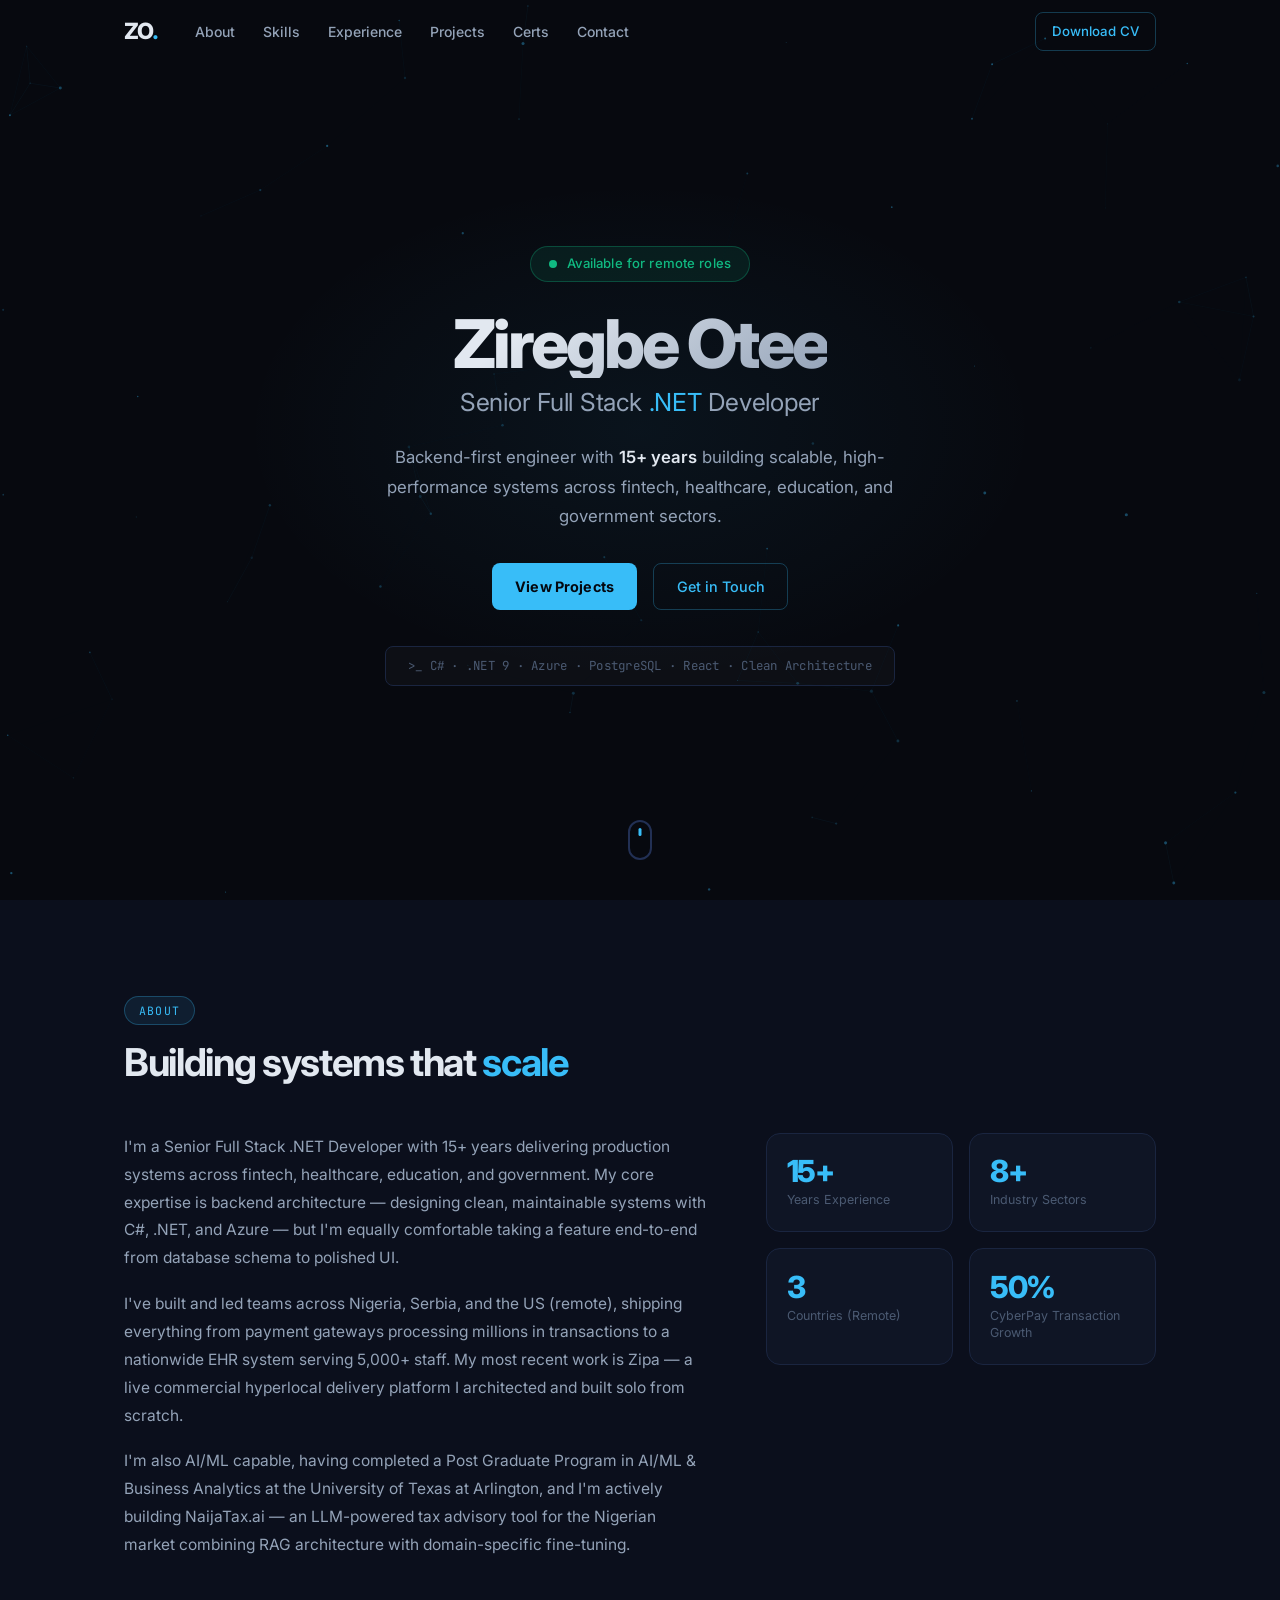
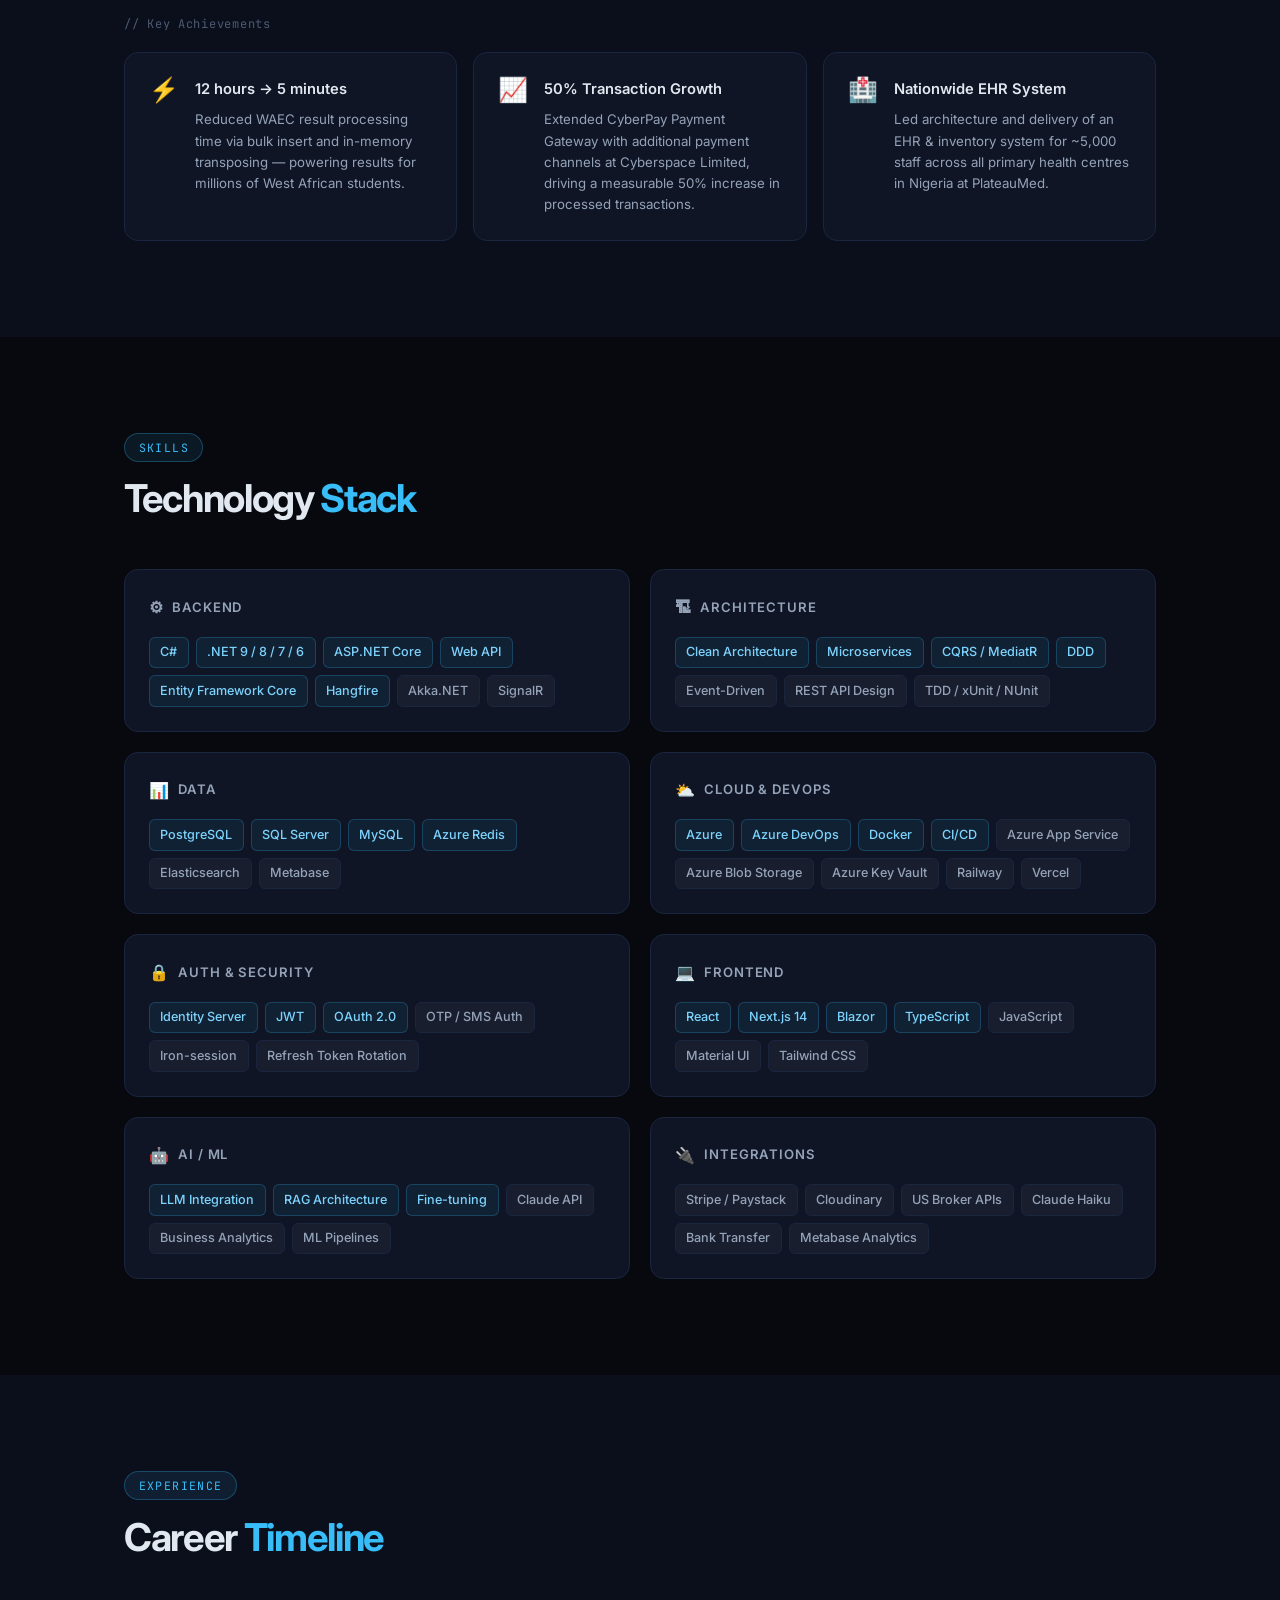
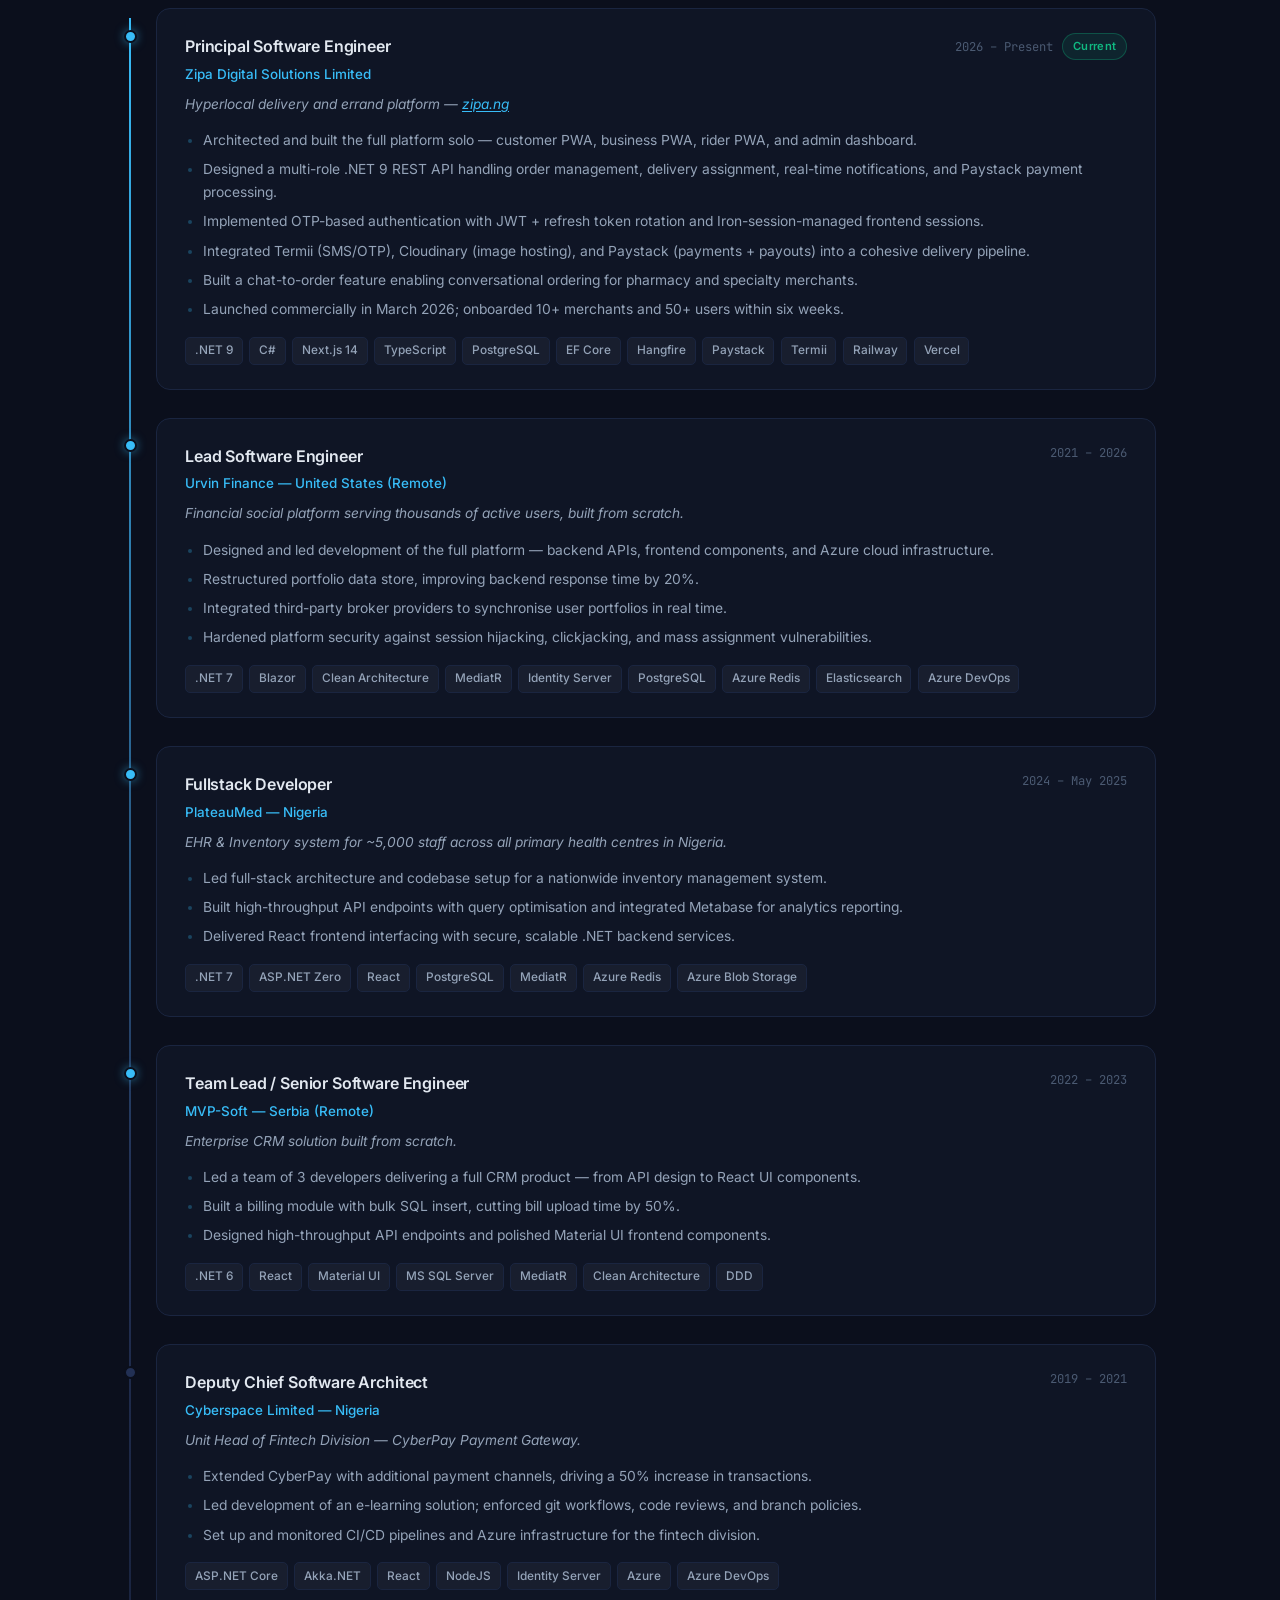
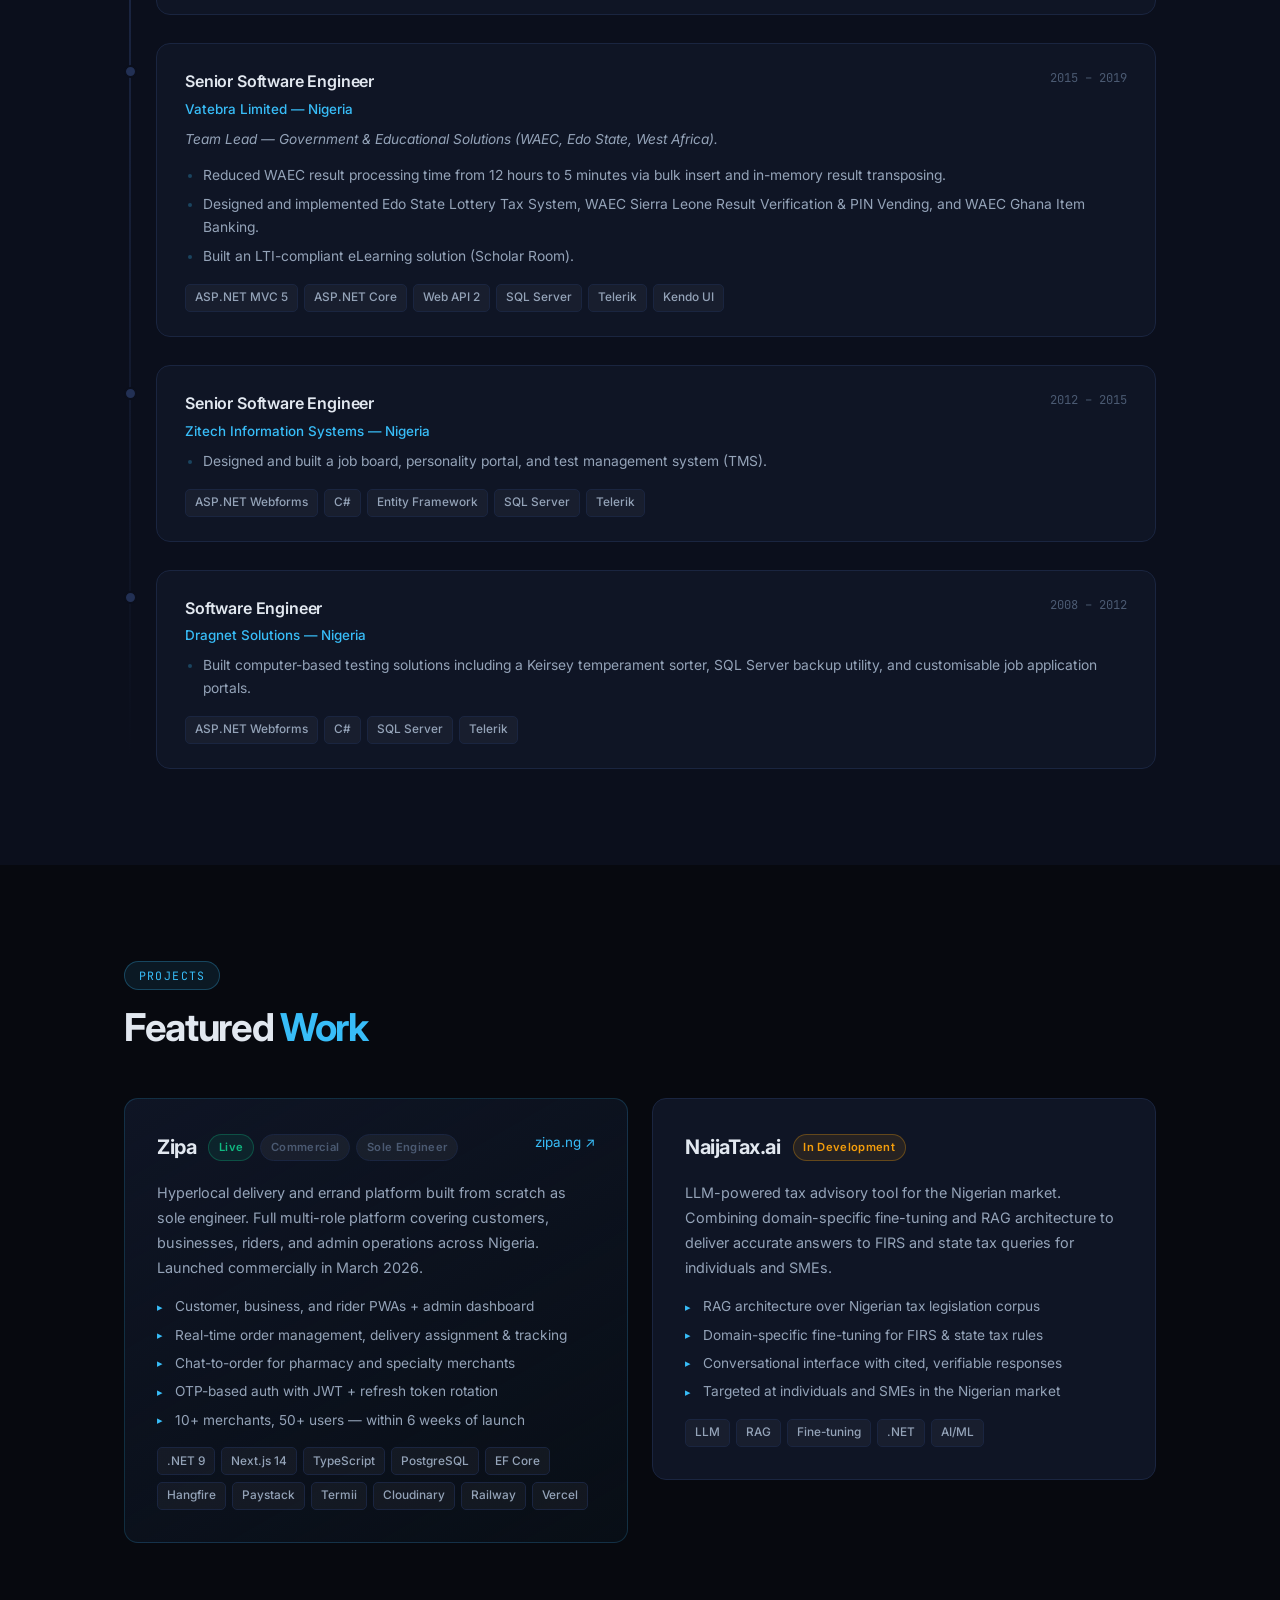
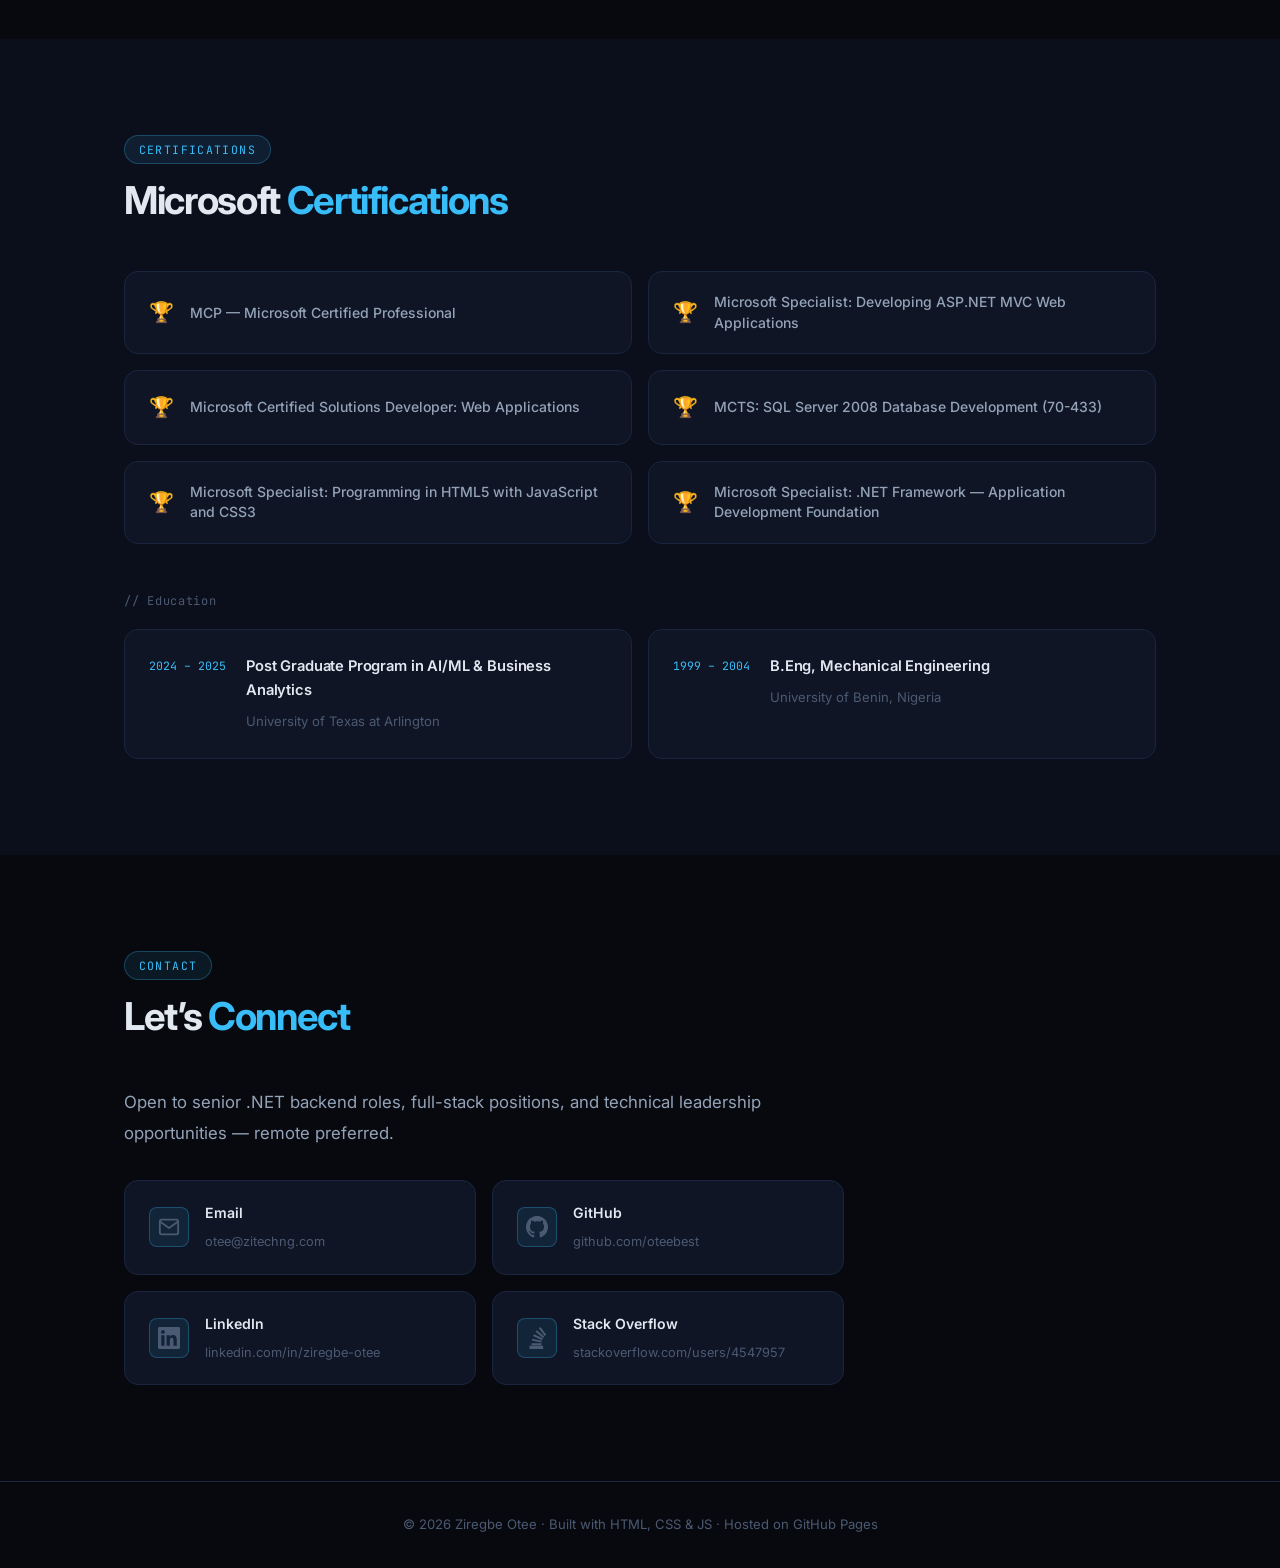
==== index.html @ 186d6964 "initial commit" ====
<!DOCTYPE html>
<html lang="en">
<head>
  <meta charset="UTF-8" />
  <meta name="viewport" content="width=device-width, initial-scale=1.0" />
  <meta name="description" content="Ziregbe Otee — Senior Full Stack .NET Developer with 15+ years building scalable systems in fintech, healthcare, and government sectors." />
  <meta property="og:title" content="Ziregbe Otee | Senior .NET Developer" />
  <meta property="og:description" content="Backend-first engineer specialising in C#, .NET, Azure, and clean architecture. Built live platforms serving real users across Nigeria and the US." />
  <meta property="og:type" content="website" />
  <title>Ziregbe Otee | Senior .NET Developer</title>
  <link rel="preconnect" href="https://fonts.googleapis.com" />
  <link rel="preconnect" href="https://fonts.gstatic.com" crossorigin />
  <link href="https://fonts.googleapis.com/css2?family=Inter:wght@300;400;500;600;700;800&family=JetBrains+Mono:wght@400;500&display=swap" rel="stylesheet" />
  <link rel="stylesheet" href="style.css" />
</head>
<body>

  <!-- ===== NAVBAR ===== -->
  <nav id="navbar">
    <div class="nav-container">
      <a href="#hero" class="nav-logo">ZO<span class="accent">.</span></a>
      <ul class="nav-links">
        <li><a href="#about">About</a></li>
        <li><a href="#skills">Skills</a></li>
        <li><a href="#experience">Experience</a></li>
        <li><a href="#projects">Projects</a></li>
        <li><a href="#certifications">Certs</a></li>
        <li><a href="#contact">Contact</a></li>
      </ul>
      <a href="Ziregbe Otee.pdf" class="btn btn-sm btn-outline" target="_blank" rel="noopener noreferrer">Download CV</a>
      <button class="nav-toggle" id="navToggle" aria-label="Toggle navigation menu">
        <span></span><span></span><span></span>
      </button>
    </div>
  </nav>

  <!-- ===== MOBILE MENU ===== -->
  <div class="mobile-menu" id="mobileMenu" aria-hidden="true">
    <ul>
      <li><a href="#about">About</a></li>
      <li><a href="#skills">Skills</a></li>
      <li><a href="#experience">Experience</a></li>
      <li><a href="#projects">Projects</a></li>
      <li><a href="#certifications">Certifications</a></li>
      <li><a href="#contact">Contact</a></li>
      <li><a href="Ziregbe Otee.pdf" target="_blank" rel="noopener noreferrer">Download CV</a></li>
    </ul>
  </div>

  <!-- ===== HERO ===== -->
  <section id="hero">
    <canvas id="particles"></canvas>
    <div class="hero-content">
      <div class="hero-badge animate">
        <span class="pulse-dot"></span>
        Available for remote roles
      </div>
      <h1 class="animate animate-delay-1">
        <span class="hero-name">Ziregbe Otee</span>
        <span class="hero-title">Senior Full Stack <span class="accent">.NET</span> Developer</span>
      </h1>
      <p class="hero-subtitle animate animate-delay-2">
        Backend-first engineer with <strong>15+ years</strong> building scalable, high-performance
        systems across fintech, healthcare, education, and government sectors.
      </p>
      <div class="hero-cta animate animate-delay-3">
        <a href="#projects" class="btn btn-primary">View Projects</a>
        <a href="#contact" class="btn btn-outline">Get in Touch</a>
      </div>
      <div class="hero-tech animate animate-delay-3">
        <span class="mono">&gt;_ C# &middot; .NET 9 &middot; Azure &middot; PostgreSQL &middot; React &middot; Clean Architecture</span>
      </div>
    </div>
    <div class="hero-scroll">
      <div class="scroll-indicator"></div>
    </div>
  </section>

  <!-- ===== ABOUT ===== -->
  <section id="about">
    <div class="container">
      <div class="section-header animate">
        <span class="section-tag">About</span>
        <h2>Building systems that <span class="accent">scale</span></h2>
      </div>
      <div class="about-grid">
        <div class="about-text animate">
          <p>I'm a Senior Full Stack .NET Developer with 15+ years delivering production systems across fintech, healthcare, education, and government. My core expertise is backend architecture — designing clean, maintainable systems with C#, .NET, and Azure — but I'm equally comfortable taking a feature end-to-end from database schema to polished UI.</p>
          <p>I've built and led teams across Nigeria, Serbia, and the US (remote), shipping everything from payment gateways processing millions in transactions to a nationwide EHR system serving 5,000+ staff. My most recent work is Zipa — a live commercial hyperlocal delivery platform I architected and built solo from scratch.</p>
          <p>I'm also AI/ML capable, having completed a Post Graduate Program in AI/ML &amp; Business Analytics at the University of Texas at Arlington, and I'm actively building NaijaTax.ai — an LLM-powered tax advisory tool for the Nigerian market combining RAG architecture with domain-specific fine-tuning.</p>
        </div>
        <div class="about-stats animate animate-delay-1">
          <div class="stat-card">
            <span class="stat-number">15+</span>
            <span class="stat-label">Years Experience</span>
          </div>
          <div class="stat-card">
            <span class="stat-number">8+</span>
            <span class="stat-label">Industry Sectors</span>
          </div>
          <div class="stat-card">
            <span class="stat-number">3</span>
            <span class="stat-label">Countries (Remote)</span>
          </div>
          <div class="stat-card">
            <span class="stat-number">50%</span>
            <span class="stat-label">CyberPay Transaction Growth</span>
          </div>
        </div>
      </div>

      <div class="achievements animate">
        <div class="achievements-label mono">// Key Achievements</div>
        <div class="achievement-grid">
          <div class="achievement-card">
            <div class="achievement-icon">&#9889;</div>
            <div class="achievement-body">
              <strong>12 hours &rarr; 5 minutes</strong>
              <p>Reduced WAEC result processing time via bulk insert and in-memory transposing — powering results for millions of West African students.</p>
            </div>
          </div>
          <div class="achievement-card">
            <div class="achievement-icon">&#128200;</div>
            <div class="achievement-body">
              <strong>50% Transaction Growth</strong>
              <p>Extended CyberPay Payment Gateway with additional payment channels at Cyberspace Limited, driving a measurable 50% increase in processed transactions.</p>
            </div>
          </div>
          <div class="achievement-card">
            <div class="achievement-icon">&#127973;</div>
            <div class="achievement-body">
              <strong>Nationwide EHR System</strong>
              <p>Led architecture and delivery of an EHR &amp; inventory system for ~5,000 staff across all primary health centres in Nigeria at PlateauMed.</p>
            </div>
          </div>
        </div>
      </div>
    </div>
  </section>

  <!-- ===== SKILLS ===== -->
  <section id="skills">
    <div class="container">
      <div class="section-header animate">
        <span class="section-tag">Skills</span>
        <h2>Technology <span class="accent">Stack</span></h2>
      </div>
      <div class="skills-grid">

        <div class="skill-group animate">
          <h4><span class="skill-icon">&#9881;</span> Backend</h4>
          <div class="tags">
            <span class="tag tag-primary">C#</span>
            <span class="tag tag-primary">.NET 9 / 8 / 7 / 6</span>
            <span class="tag tag-primary">ASP.NET Core</span>
            <span class="tag tag-primary">Web API</span>
            <span class="tag tag-primary">Entity Framework Core</span>
            <span class="tag tag-primary">Hangfire</span>
            <span class="tag">Akka.NET</span>
            <span class="tag">SignalR</span>
          </div>
        </div>

        <div class="skill-group animate animate-delay-1">
          <h4><span class="skill-icon">&#127959;</span> Architecture</h4>
          <div class="tags">
            <span class="tag tag-primary">Clean Architecture</span>
            <span class="tag tag-primary">Microservices</span>
            <span class="tag tag-primary">CQRS / MediatR</span>
            <span class="tag tag-primary">DDD</span>
            <span class="tag">Event-Driven</span>
            <span class="tag">REST API Design</span>
            <span class="tag">TDD / xUnit / NUnit</span>
          </div>
        </div>

        <div class="skill-group animate">
          <h4><span class="skill-icon">&#128202;</span> Data</h4>
          <div class="tags">
            <span class="tag tag-primary">PostgreSQL</span>
            <span class="tag tag-primary">SQL Server</span>
            <span class="tag tag-primary">MySQL</span>
            <span class="tag tag-primary">Azure Redis</span>
            <span class="tag">Elasticsearch</span>
            <span class="tag">Metabase</span>
          </div>
        </div>

        <div class="skill-group animate animate-delay-1">
          <h4><span class="skill-icon">&#9925;</span> Cloud &amp; DevOps</h4>
          <div class="tags">
            <span class="tag tag-primary">Azure</span>
            <span class="tag tag-primary">Azure DevOps</span>
            <span class="tag tag-primary">Docker</span>
            <span class="tag tag-primary">CI/CD</span>
            <span class="tag">Azure App Service</span>
            <span class="tag">Azure Blob Storage</span>
            <span class="tag">Azure Key Vault</span>
            <span class="tag">Railway</span>
            <span class="tag">Vercel</span>
          </div>
        </div>

        <div class="skill-group animate">
          <h4><span class="skill-icon">&#128274;</span> Auth &amp; Security</h4>
          <div class="tags">
            <span class="tag tag-primary">Identity Server</span>
            <span class="tag tag-primary">JWT</span>
            <span class="tag tag-primary">OAuth 2.0</span>
            <span class="tag">OTP / SMS Auth</span>
            <span class="tag">Iron-session</span>
            <span class="tag">Refresh Token Rotation</span>
          </div>
        </div>

        <div class="skill-group animate animate-delay-1">
          <h4><span class="skill-icon">&#128187;</span> Frontend</h4>
          <div class="tags">
            <span class="tag tag-primary">React</span>
            <span class="tag tag-primary">Next.js 14</span>
            <span class="tag tag-primary">Blazor</span>
            <span class="tag tag-primary">TypeScript</span>
            <span class="tag">JavaScript</span>
            <span class="tag">Material UI</span>
            <span class="tag">Tailwind CSS</span>
          </div>
        </div>

        <div class="skill-group animate">
          <h4><span class="skill-icon">&#129302;</span> AI / ML</h4>
          <div class="tags">
            <span class="tag tag-primary">LLM Integration</span>
            <span class="tag tag-primary">RAG Architecture</span>
            <span class="tag tag-primary">Fine-tuning</span>
            <span class="tag">Claude API</span>
            <span class="tag">Business Analytics</span>
            <span class="tag">ML Pipelines</span>
          </div>
        </div>

        <div class="skill-group animate animate-delay-1">
          <h4><span class="skill-icon">&#128268;</span> Integrations</h4>
          <div class="tags">
            <span class="tag">Stripe / Paystack</span>
            <span class="tag">Cloudinary</span>
            <span class="tag">US Broker APIs</span>
            <span class="tag">Claude Haiku</span>
            <span class="tag">Bank Transfer</span>
            <span class="tag">Metabase Analytics</span>
          </div>
        </div>

      </div>
    </div>
  </section>

  <!-- ===== EXPERIENCE ===== -->
  <section id="experience">
    <div class="container">
      <div class="section-header animate">
        <span class="section-tag">Experience</span>
        <h2>Career <span class="accent">Timeline</span></h2>
      </div>
      <div class="timeline">

        <div class="timeline-item animate">
          <div class="timeline-marker marker-accent"></div>
          <div class="timeline-card">
            <div class="timeline-header">
              <div class="timeline-role">
                <h3>Principal Software Engineer</h3>
                <span class="company">Zipa Digital Solutions Limited</span>
              </div>
              <div class="timeline-meta">
                <span class="period">2026 &ndash; Present</span>
                <span class="badge badge-green">Current</span>
              </div>
            </div>
            <p class="timeline-context">Hyperlocal delivery and errand platform &mdash;
              <a href="https://zipa.ng" target="_blank" rel="noopener noreferrer">zipa.ng</a>
            </p>
            <ul class="timeline-bullets">
              <li>Architected and built the full platform solo &mdash; customer PWA, business PWA, rider PWA, and admin dashboard.</li>
              <li>Designed a multi-role .NET 9 REST API handling order management, delivery assignment, real-time notifications, and Paystack payment processing.</li>
              <li>Implemented OTP-based authentication with JWT + refresh token rotation and Iron-session-managed frontend sessions.</li>
              <li>Integrated Termii (SMS/OTP), Cloudinary (image hosting), and Paystack (payments + payouts) into a cohesive delivery pipeline.</li>
              <li>Built a chat-to-order feature enabling conversational ordering for pharmacy and specialty merchants.</li>
              <li>Launched commercially in March 2026; onboarded 10+ merchants and 50+ users within six weeks.</li>
            </ul>
            <div class="stack-tags">
              <span class="tag tag-sm">.NET 9</span>
              <span class="tag tag-sm">C#</span>
              <span class="tag tag-sm">Next.js 14</span>
              <span class="tag tag-sm">TypeScript</span>
              <span class="tag tag-sm">PostgreSQL</span>
              <span class="tag tag-sm">EF Core</span>
              <span class="tag tag-sm">Hangfire</span>
              <span class="tag tag-sm">Paystack</span>
              <span class="tag tag-sm">Termii</span>
              <span class="tag tag-sm">Railway</span>
              <span class="tag tag-sm">Vercel</span>
            </div>
          </div>
        </div>

        <div class="timeline-item animate">
          <div class="timeline-marker marker-accent"></div>
          <div class="timeline-card">
            <div class="timeline-header">
              <div class="timeline-role">
                <h3>Lead Software Engineer</h3>
                <span class="company">Urvin Finance &mdash; United States (Remote)</span>
              </div>
              <div class="timeline-meta">
                <span class="period">2021 &ndash; 2026</span>
              </div>
            </div>
            <p class="timeline-context">Financial social platform serving thousands of active users, built from scratch.</p>
            <ul class="timeline-bullets">
              <li>Designed and led development of the full platform &mdash; backend APIs, frontend components, and Azure cloud infrastructure.</li>
              <li>Restructured portfolio data store, improving backend response time by 20%.</li>
              <li>Integrated third-party broker providers to synchronise user portfolios in real time.</li>
              <li>Hardened platform security against session hijacking, clickjacking, and mass assignment vulnerabilities.</li>
            </ul>
            <div class="stack-tags">
              <span class="tag tag-sm">.NET 7</span>
              <span class="tag tag-sm">Blazor</span>
              <span class="tag tag-sm">Clean Architecture</span>
              <span class="tag tag-sm">MediatR</span>
              <span class="tag tag-sm">Identity Server</span>
              <span class="tag tag-sm">PostgreSQL</span>
              <span class="tag tag-sm">Azure Redis</span>
              <span class="tag tag-sm">Elasticsearch</span>
              <span class="tag tag-sm">Azure DevOps</span>
            </div>
          </div>
        </div>

        <div class="timeline-item animate">
          <div class="timeline-marker marker-accent"></div>
          <div class="timeline-card">
            <div class="timeline-header">
              <div class="timeline-role">
                <h3>Fullstack Developer</h3>
                <span class="company">PlateauMed &mdash; Nigeria</span>
              </div>
              <div class="timeline-meta">
                <span class="period">2024 &ndash; May 2025</span>
              </div>
            </div>
            <p class="timeline-context">EHR &amp; Inventory system for ~5,000 staff across all primary health centres in Nigeria.</p>
            <ul class="timeline-bullets">
              <li>Led full-stack architecture and codebase setup for a nationwide inventory management system.</li>
              <li>Built high-throughput API endpoints with query optimisation and integrated Metabase for analytics reporting.</li>
              <li>Delivered React frontend interfacing with secure, scalable .NET backend services.</li>
            </ul>
            <div class="stack-tags">
              <span class="tag tag-sm">.NET 7</span>
              <span class="tag tag-sm">ASP.NET Zero</span>
              <span class="tag tag-sm">React</span>
              <span class="tag tag-sm">PostgreSQL</span>
              <span class="tag tag-sm">MediatR</span>
              <span class="tag tag-sm">Azure Redis</span>
              <span class="tag tag-sm">Azure Blob Storage</span>
            </div>
          </div>
        </div>

        <div class="timeline-item animate">
          <div class="timeline-marker marker-accent"></div>
          <div class="timeline-card">
            <div class="timeline-header">
              <div class="timeline-role">
                <h3>Team Lead / Senior Software Engineer</h3>
                <span class="company">MVP-Soft &mdash; Serbia (Remote)</span>
              </div>
              <div class="timeline-meta">
                <span class="period">2022 &ndash; 2023</span>
              </div>
            </div>
            <p class="timeline-context">Enterprise CRM solution built from scratch.</p>
            <ul class="timeline-bullets">
              <li>Led a team of 3 developers delivering a full CRM product &mdash; from API design to React UI components.</li>
              <li>Built a billing module with bulk SQL insert, cutting bill upload time by 50%.</li>
              <li>Designed high-throughput API endpoints and polished Material UI frontend components.</li>
            </ul>
            <div class="stack-tags">
              <span class="tag tag-sm">.NET 6</span>
              <span class="tag tag-sm">React</span>
              <span class="tag tag-sm">Material UI</span>
              <span class="tag tag-sm">MS SQL Server</span>
              <span class="tag tag-sm">MediatR</span>
              <span class="tag tag-sm">Clean Architecture</span>
              <span class="tag tag-sm">DDD</span>
            </div>
          </div>
        </div>

        <div class="timeline-item animate">
          <div class="timeline-marker marker-dim"></div>
          <div class="timeline-card">
            <div class="timeline-header">
              <div class="timeline-role">
                <h3>Deputy Chief Software Architect</h3>
                <span class="company">Cyberspace Limited &mdash; Nigeria</span>
              </div>
              <div class="timeline-meta">
                <span class="period">2019 &ndash; 2021</span>
              </div>
            </div>
            <p class="timeline-context">Unit Head of Fintech Division &mdash; CyberPay Payment Gateway.</p>
            <ul class="timeline-bullets">
              <li>Extended CyberPay with additional payment channels, driving a 50% increase in transactions.</li>
              <li>Led development of an e-learning solution; enforced git workflows, code reviews, and branch policies.</li>
              <li>Set up and monitored CI/CD pipelines and Azure infrastructure for the fintech division.</li>
            </ul>
            <div class="stack-tags">
              <span class="tag tag-sm">ASP.NET Core</span>
              <span class="tag tag-sm">Akka.NET</span>
              <span class="tag tag-sm">React</span>
              <span class="tag tag-sm">NodeJS</span>
              <span class="tag tag-sm">Identity Server</span>
              <span class="tag tag-sm">Azure</span>
              <span class="tag tag-sm">Azure DevOps</span>
            </div>
          </div>
        </div>

        <div class="timeline-item animate">
          <div class="timeline-marker marker-dim"></div>
          <div class="timeline-card">
            <div class="timeline-header">
              <div class="timeline-role">
                <h3>Senior Software Engineer</h3>
                <span class="company">Vatebra Limited &mdash; Nigeria</span>
              </div>
              <div class="timeline-meta">
                <span class="period">2015 &ndash; 2019</span>
              </div>
            </div>
            <p class="timeline-context">Team Lead &mdash; Government &amp; Educational Solutions (WAEC, Edo State, West Africa).</p>
            <ul class="timeline-bullets">
              <li>Reduced WAEC result processing time from 12 hours to 5 minutes via bulk insert and in-memory result transposing.</li>
              <li>Designed and implemented Edo State Lottery Tax System, WAEC Sierra Leone Result Verification &amp; PIN Vending, and WAEC Ghana Item Banking.</li>
              <li>Built an LTI-compliant eLearning solution (Scholar Room).</li>
            </ul>
            <div class="stack-tags">
              <span class="tag tag-sm">ASP.NET MVC 5</span>
              <span class="tag tag-sm">ASP.NET Core</span>
              <span class="tag tag-sm">Web API 2</span>
              <span class="tag tag-sm">SQL Server</span>
              <span class="tag tag-sm">Telerik</span>
              <span class="tag tag-sm">Kendo UI</span>
            </div>
          </div>
        </div>

        <div class="timeline-item animate">
          <div class="timeline-marker marker-dim"></div>
          <div class="timeline-card">
            <div class="timeline-header">
              <div class="timeline-role">
                <h3>Senior Software Engineer</h3>
                <span class="company">Zitech Information Systems &mdash; Nigeria</span>
              </div>
              <div class="timeline-meta">
                <span class="period">2012 &ndash; 2015</span>
              </div>
            </div>
            <ul class="timeline-bullets">
              <li>Designed and built a job board, personality portal, and test management system (TMS).</li>
            </ul>
            <div class="stack-tags">
              <span class="tag tag-sm">ASP.NET Webforms</span>
              <span class="tag tag-sm">C#</span>
              <span class="tag tag-sm">Entity Framework</span>
              <span class="tag tag-sm">SQL Server</span>
              <span class="tag tag-sm">Telerik</span>
            </div>
          </div>
        </div>

        <div class="timeline-item animate">
          <div class="timeline-marker marker-dim"></div>
          <div class="timeline-card">
            <div class="timeline-header">
              <div class="timeline-role">
                <h3>Software Engineer</h3>
                <span class="company">Dragnet Solutions &mdash; Nigeria</span>
              </div>
              <div class="timeline-meta">
                <span class="period">2008 &ndash; 2012</span>
              </div>
            </div>
            <ul class="timeline-bullets">
              <li>Built computer-based testing solutions including a Keirsey temperament sorter, SQL Server backup utility, and customisable job application portals.</li>
            </ul>
            <div class="stack-tags">
              <span class="tag tag-sm">ASP.NET Webforms</span>
              <span class="tag tag-sm">C#</span>
              <span class="tag tag-sm">SQL Server</span>
              <span class="tag tag-sm">Telerik</span>
            </div>
          </div>
        </div>

      </div>
    </div>
  </section>

  <!-- ===== PROJECTS ===== -->
  <section id="projects">
    <div class="container">
      <div class="section-header animate">
        <span class="section-tag">Projects</span>
        <h2>Featured <span class="accent">Work</span></h2>
      </div>
      <div class="projects-grid">

        <div class="project-card project-featured animate">
          <div class="project-header">
            <div class="project-title-row">
              <h3>Zipa</h3>
              <div class="project-badges">
                <span class="badge badge-green">Live</span>
                <span class="badge">Commercial</span>
                <span class="badge">Sole Engineer</span>
              </div>
            </div>
            <a href="https://zipa.ng" target="_blank" rel="noopener noreferrer" class="project-link">
              zipa.ng &#8599;
            </a>
          </div>
          <p class="project-description">
            Hyperlocal delivery and errand platform built from scratch as sole engineer. Full multi-role platform covering customers, businesses, riders, and admin operations across Nigeria. Launched commercially in March 2026.
          </p>
          <ul class="project-highlights">
            <li>Customer, business, and rider PWAs + admin dashboard</li>
            <li>Real-time order management, delivery assignment &amp; tracking</li>
            <li>Chat-to-order for pharmacy and specialty merchants</li>
            <li>OTP-based auth with JWT + refresh token rotation</li>
            <li>10+ merchants, 50+ users &mdash; within 6 weeks of launch</li>
          </ul>
          <div class="stack-tags">
            <span class="tag tag-sm">.NET 9</span>
            <span class="tag tag-sm">Next.js 14</span>
            <span class="tag tag-sm">TypeScript</span>
            <span class="tag tag-sm">PostgreSQL</span>
            <span class="tag tag-sm">EF Core</span>
            <span class="tag tag-sm">Hangfire</span>
            <span class="tag tag-sm">Paystack</span>
            <span class="tag tag-sm">Termii</span>
            <span class="tag tag-sm">Cloudinary</span>
            <span class="tag tag-sm">Railway</span>
            <span class="tag tag-sm">Vercel</span>
          </div>
        </div>

        <div class="project-card animate animate-delay-1">
          <div class="project-header">
            <div class="project-title-row">
              <h3>NaijaTax.ai</h3>
              <div class="project-badges">
                <span class="badge badge-yellow">In Development</span>
              </div>
            </div>
          </div>
          <p class="project-description">
            LLM-powered tax advisory tool for the Nigerian market. Combining domain-specific fine-tuning and RAG architecture to deliver accurate answers to FIRS and state tax queries for individuals and SMEs.
          </p>
          <ul class="project-highlights">
            <li>RAG architecture over Nigerian tax legislation corpus</li>
            <li>Domain-specific fine-tuning for FIRS &amp; state tax rules</li>
            <li>Conversational interface with cited, verifiable responses</li>
            <li>Targeted at individuals and SMEs in the Nigerian market</li>
          </ul>
          <div class="stack-tags">
            <span class="tag tag-sm">LLM</span>
            <span class="tag tag-sm">RAG</span>
            <span class="tag tag-sm">Fine-tuning</span>
            <span class="tag tag-sm">.NET</span>
            <span class="tag tag-sm">AI/ML</span>
          </div>
        </div>

      </div>
    </div>
  </section>

  <!-- ===== CERTIFICATIONS ===== -->
  <section id="certifications">
    <div class="container">
      <div class="section-header animate">
        <span class="section-tag">Certifications</span>
        <h2>Microsoft <span class="accent">Certifications</span></h2>
      </div>
      <div class="cert-grid animate">
        <div class="cert-card">
          <div class="cert-icon">&#127942;</div>
          <h4>MCP &mdash; Microsoft Certified Professional</h4>
        </div>
        <div class="cert-card">
          <div class="cert-icon">&#127942;</div>
          <h4>Microsoft Specialist: Developing ASP.NET MVC Web Applications</h4>
        </div>
        <div class="cert-card">
          <div class="cert-icon">&#127942;</div>
          <h4>Microsoft Certified Solutions Developer: Web Applications</h4>
        </div>
        <div class="cert-card">
          <div class="cert-icon">&#127942;</div>
          <h4>MCTS: SQL Server 2008 Database Development (70-433)</h4>
        </div>
        <div class="cert-card">
          <div class="cert-icon">&#127942;</div>
          <h4>Microsoft Specialist: Programming in HTML5 with JavaScript and CSS3</h4>
        </div>
        <div class="cert-card">
          <div class="cert-icon">&#127942;</div>
          <h4>Microsoft Specialist: .NET Framework &mdash; Application Development Foundation</h4>
        </div>
      </div>

      <div class="education-section animate">
        <div class="achievements-label mono">// Education</div>
        <div class="education-grid">
          <div class="edu-card">
            <div class="edu-year">2024 &ndash; 2025</div>
            <div class="edu-info">
              <h4>Post Graduate Program in AI/ML &amp; Business Analytics</h4>
              <span>University of Texas at Arlington</span>
            </div>
          </div>
          <div class="edu-card">
            <div class="edu-year">1999 &ndash; 2004</div>
            <div class="edu-info">
              <h4>B.Eng, Mechanical Engineering</h4>
              <span>University of Benin, Nigeria</span>
            </div>
          </div>
        </div>
      </div>

    </div>
  </section>

  <!-- ===== CONTACT ===== -->
  <section id="contact">
    <div class="container">
      <div class="section-header animate">
        <span class="section-tag">Contact</span>
        <h2>Let&rsquo;s <span class="accent">Connect</span></h2>
      </div>
      <div class="contact-content animate">
        <p class="contact-intro">
          Open to senior .NET backend roles, full-stack positions, and technical leadership opportunities &mdash; remote preferred.
        </p>
        <div class="contact-links">

          <a href="mailto:otee@zitechng.com" class="contact-card">
            <span class="contact-icon">
              <svg width="22" height="22" viewBox="0 0 24 24" fill="none" stroke="currentColor" stroke-width="2" stroke-linecap="round" stroke-linejoin="round"><path d="M4 4h16c1.1 0 2 .9 2 2v12c0 1.1-.9 2-2 2H4c-1.1 0-2-.9-2-2V6c0-1.1.9-2 2-2z"/><polyline points="22,6 12,13 2,6"/></svg>
            </span>
            <div>
              <strong>Email</strong>
              <span>otee@zitechng.com</span>
            </div>
          </a>

          <a href="https://github.com/oteebest" target="_blank" rel="noopener noreferrer" class="contact-card">
            <span class="contact-icon">
              <svg width="22" height="22" viewBox="0 0 24 24" fill="currentColor"><path d="M12 0C5.374 0 0 5.373 0 12c0 5.302 3.438 9.8 8.207 11.387.599.111.793-.261.793-.577v-2.234c-3.338.726-4.033-1.416-4.033-1.416-.546-1.387-1.333-1.756-1.333-1.756-1.089-.745.083-.729.083-.729 1.205.084 1.839 1.237 1.839 1.237 1.07 1.834 2.807 1.304 3.492.997.107-.775.418-1.305.762-1.604-2.665-.305-5.467-1.334-5.467-5.931 0-1.311.469-2.381 1.236-3.221-.124-.303-.535-1.524.117-3.176 0 0 1.008-.322 3.301 1.23A11.509 11.509 0 0112 5.803c1.02.005 2.047.138 3.006.404 2.291-1.552 3.297-1.23 3.297-1.23.653 1.653.242 2.874.118 3.176.77.84 1.235 1.911 1.235 3.221 0 4.609-2.807 5.624-5.479 5.921.43.372.823 1.102.823 2.222v3.293c0 .319.192.694.801.576C20.566 21.797 24 17.3 24 12c0-6.627-5.373-12-12-12z"/></svg>
            </span>
            <div>
              <strong>GitHub</strong>
              <span>github.com/oteebest</span>
            </div>
          </a>

          <a href="https://linkedin.com/in/ziregbe-otee" target="_blank" rel="noopener noreferrer" class="contact-card">
            <span class="contact-icon">
              <svg width="22" height="22" viewBox="0 0 24 24" fill="currentColor"><path d="M20.447 20.452h-3.554v-5.569c0-1.328-.027-3.037-1.852-3.037-1.853 0-2.136 1.445-2.136 2.939v5.667H9.351V9h3.414v1.561h.046c.477-.9 1.637-1.85 3.37-1.85 3.601 0 4.267 2.37 4.267 5.455v6.286zM5.337 7.433a2.062 2.062 0 01-2.063-2.065 2.064 2.064 0 112.063 2.065zm1.782 13.019H3.555V9h3.564v11.452zM22.225 0H1.771C.792 0 0 .774 0 1.729v20.542C0 23.227.792 24 1.771 24h20.451C23.2 24 24 23.227 24 22.271V1.729C24 .774 23.2 0 22.222 0h.003z"/></svg>
            </span>
            <div>
              <strong>LinkedIn</strong>
              <span>linkedin.com/in/ziregbe-otee</span>
            </div>
          </a>

          <a href="https://stackoverflow.com/users/4547957/ziregbe-otee" target="_blank" rel="noopener noreferrer" class="contact-card">
            <span class="contact-icon">
              <svg width="22" height="22" viewBox="0 0 24 24" fill="currentColor"><path d="M15.725 0l-1.72 1.277 6.39 8.588 1.716-1.277L15.725 0zm-3.94 3.418l-1.369 1.644 8.225 6.87 1.37-1.644-8.226-6.87zm-3.15 4.465l-.905 1.94 9.702 4.517.904-1.94-9.701-4.517zm-1.85 4.86l-.44 2.093 10.473 2.201.44-2.092-10.473-2.202zm-.74 4.978V20h10.96v-2.28H6.045zm-2.265 2.722H18.73V24H3.78v-7.557z"/></svg>
            </span>
            <div>
              <strong>Stack Overflow</strong>
              <span>stackoverflow.com/users/4547957</span>
            </div>
          </a>

        </div>
      </div>
    </div>
  </section>

  <!-- ===== FOOTER ===== -->
  <footer>
    <div class="container">
      <p>&copy; 2026 Ziregbe Otee &middot; Built with HTML, CSS &amp; JS &middot; Hosted on GitHub Pages</p>
    </div>
  </footer>

  <script src="script.js"></script>
</body>
</html>
---- style.css ----
/* =============================================
   ZIREGBE OTEE — PORTFOLIO
   Dark professional theme
   ============================================= */

/* ===== VARIABLES ===== */
:root {
  --bg-primary:    #07090f;
  --bg-secondary:  #0b0f1c;
  --bg-card:       #0f1525;
  --bg-card-hover: #141c30;
  --border:        #1a2540;
  --border-light:  #223054;
  --accent:        #38bdf8;
  --accent-dim:    rgba(56, 189, 248, 0.09);
  --accent-border: rgba(56, 189, 248, 0.28);
  --accent-glow:   rgba(56, 189, 248, 0.06);
  --green:         #10b981;
  --green-dim:     rgba(16, 185, 129, 0.10);
  --green-border:  rgba(16, 185, 129, 0.30);
  --yellow:        #f59e0b;
  --yellow-dim:    rgba(245, 158, 11, 0.10);
  --yellow-border: rgba(245, 158, 11, 0.30);
  --text-primary:  #e2e8f0;
  --text-secondary:#94a3b8;
  --text-muted:    #4b5a72;
  --nav-h:         64px;
  --radius:        14px;
  --radius-sm:     8px;
  --max-w:         1080px;
  --ease:          0.25s ease;
  --shadow-card:   0 4px 32px rgba(0,0,0,0.45);
}

/* ===== RESET ===== */
*, *::before, *::after { box-sizing: border-box; margin: 0; padding: 0; }
html { scroll-behavior: smooth; -webkit-font-smoothing: antialiased; }
body {
  font-family: 'Inter', -apple-system, BlinkMacSystemFont, 'Segoe UI', sans-serif;
  background: var(--bg-primary);
  color: var(--text-primary);
  line-height: 1.65;
  overflow-x: hidden;
}
a { color: inherit; text-decoration: none; }
ul { list-style: none; }
button { font-family: inherit; }

/* ===== UTILITIES ===== */
.container {
  max-width: var(--max-w);
  margin: 0 auto;
  padding: 0 1.5rem;
}
.mono {
  font-family: 'JetBrains Mono', 'Fira Code', 'Courier New', monospace;
}
.accent { color: var(--accent); }

/* ===== BUTTONS ===== */
.btn {
  display: inline-flex;
  align-items: center;
  gap: 0.4rem;
  padding: 0.65rem 1.4rem;
  border-radius: var(--radius-sm);
  font-size: 0.9rem;
  font-weight: 500;
  cursor: pointer;
  border: 1px solid transparent;
  text-decoration: none;
  transition: all var(--ease);
  white-space: nowrap;
}
.btn-primary {
  background: var(--accent);
  color: #040810;
  font-weight: 700;
  letter-spacing: 0.01em;
}
.btn-primary:hover {
  background: #7dd3fc;
  box-shadow: 0 0 24px rgba(56, 189, 248, 0.35);
  transform: translateY(-1px);
}
.btn-outline {
  border-color: var(--accent-border);
  color: var(--accent);
  background: transparent;
}
.btn-outline:hover {
  background: var(--accent-dim);
  border-color: var(--accent);
}
.btn-sm { padding: 0.45rem 1rem; font-size: 0.83rem; }

/* ===== SCROLL ANIMATIONS ===== */
.animate {
  opacity: 0;
  transform: translateY(28px);
  transition: opacity 0.65s ease, transform 0.65s ease;
}
.animate.visible { opacity: 1; transform: none; }
.animate-delay-1 { transition-delay: 0.1s; }
.animate-delay-2 { transition-delay: 0.2s; }
.animate-delay-3 { transition-delay: 0.32s; }

/* ===== NAVBAR ===== */
#navbar {
  position: fixed;
  top: 0; left: 0; right: 0;
  z-index: 200;
  height: var(--nav-h);
  display: flex;
  align-items: center;
  transition: background var(--ease), border-color var(--ease), backdrop-filter var(--ease);
  border-bottom: 1px solid transparent;
}
#navbar.scrolled {
  background: rgba(7, 9, 15, 0.92);
  backdrop-filter: blur(16px);
  -webkit-backdrop-filter: blur(16px);
  border-color: var(--border);
}
.nav-container {
  max-width: var(--max-w);
  margin: 0 auto;
  padding: 0 1.5rem;
  width: 100%;
  display: flex;
  align-items: center;
  gap: 1.5rem;
}
.nav-logo {
  font-size: 1.4rem;
  font-weight: 800;
  letter-spacing: -0.04em;
  color: var(--text-primary);
  flex-shrink: 0;
}
.nav-links {
  display: flex;
  align-items: center;
  gap: 0.15rem;
  flex: 1;
}
.nav-links a {
  padding: 0.4rem 0.8rem;
  border-radius: 6px;
  color: var(--text-secondary);
  font-size: 0.875rem;
  font-weight: 500;
  transition: all var(--ease);
}
.nav-links a:hover,
.nav-links a.active {
  color: var(--text-primary);
  background: rgba(255, 255, 255, 0.05);
}
.nav-toggle {
  display: none;
  flex-direction: column;
  gap: 5px;
  background: none;
  border: none;
  cursor: pointer;
  padding: 0.5rem;
  margin-left: auto;
}
.nav-toggle span {
  display: block;
  width: 22px;
  height: 2px;
  background: var(--text-primary);
  border-radius: 2px;
  transition: all var(--ease);
}
.nav-toggle.active span:nth-child(1) { transform: translateY(7px) rotate(45deg); }
.nav-toggle.active span:nth-child(2) { opacity: 0; transform: scaleX(0); }
.nav-toggle.active span:nth-child(3) { transform: translateY(-7px) rotate(-45deg); }

/* ===== MOBILE MENU ===== */
.mobile-menu {
  position: fixed;
  inset: 0;
  z-index: 190;
  background: rgba(7, 9, 15, 0.97);
  backdrop-filter: blur(20px);
  -webkit-backdrop-filter: blur(20px);
  display: flex;
  align-items: center;
  justify-content: center;
  opacity: 0;
  pointer-events: none;
  transition: opacity 0.3s ease;
}
.mobile-menu.open { opacity: 1; pointer-events: all; }
.mobile-menu ul {
  display: flex;
  flex-direction: column;
  gap: 1.75rem;
  text-align: center;
}
.mobile-menu a {
  font-size: 1.6rem;
  font-weight: 700;
  color: var(--text-secondary);
  transition: color var(--ease);
  letter-spacing: -0.02em;
}
.mobile-menu a:hover { color: var(--accent); }

/* ===== SECTION COMMON ===== */
section { padding: 6rem 0; }

.section-header { margin-bottom: 3rem; }
.section-tag {
  display: inline-flex;
  align-items: center;
  gap: 0.4rem;
  padding: 0.25rem 0.85rem;
  border-radius: 100px;
  font-family: 'JetBrains Mono', monospace;
  font-size: 0.72rem;
  letter-spacing: 0.12em;
  text-transform: uppercase;
  color: var(--accent);
  background: var(--accent-dim);
  border: 1px solid var(--accent-border);
  margin-bottom: 0.85rem;
}
.section-header h2 {
  font-size: clamp(1.75rem, 3vw, 2.4rem);
  font-weight: 700;
  letter-spacing: -0.035em;
  line-height: 1.2;
}

/* ===== HERO ===== */
#hero {
  position: relative;
  min-height: 100vh;
  display: flex;
  flex-direction: column;
  align-items: center;
  justify-content: center;
  padding: calc(var(--nav-h) + 3rem) 1.5rem 5rem;
  text-align: center;
  overflow: hidden;
}

/* Radial glow behind hero content */
#hero::before {
  content: '';
  position: absolute;
  top: 20%;
  left: 50%;
  transform: translateX(-50%);
  width: 800px;
  height: 500px;
  background: radial-gradient(ellipse at center,
    rgba(56, 189, 248, 0.06) 0%,
    rgba(56, 189, 248, 0.02) 50%,
    transparent 70%);
  pointer-events: none;
}

#particles {
  position: absolute;
  inset: 0;
  z-index: 0;
}

.hero-content {
  position: relative;
  z-index: 1;
  max-width: 820px;
}

.hero-badge {
  display: inline-flex;
  align-items: center;
  gap: 0.6rem;
  padding: 0.4rem 1.1rem;
  border: 1px solid var(--green-border);
  border-radius: 100px;
  font-size: 0.82rem;
  font-weight: 500;
  color: var(--green);
  background: var(--green-dim);
  margin-bottom: 1.75rem;
  letter-spacing: 0.01em;
}

.pulse-dot {
  width: 8px;
  height: 8px;
  border-radius: 50%;
  background: var(--green);
  flex-shrink: 0;
  animation: pulseGlow 2.2s ease-in-out infinite;
}

@keyframes pulseGlow {
  0%, 100% { opacity: 1; box-shadow: 0 0 0 0 rgba(16, 185, 129, 0.5); }
  50%       { opacity: 0.85; box-shadow: 0 0 0 6px rgba(16, 185, 129, 0); }
}

h1 {
  display: flex;
  flex-direction: column;
  align-items: center;
  gap: 0.3rem;
  margin-bottom: 1.25rem;
}

.hero-name {
  display: block;
  font-size: clamp(2.6rem, 6.5vw, 4.2rem);
  font-weight: 800;
  letter-spacing: -0.045em;
  line-height: 1;
  background: linear-gradient(140deg, #e2e8f0 20%, #94a3b8 100%);
  -webkit-background-clip: text;
  -webkit-text-fill-color: transparent;
  background-clip: text;
}

.hero-title {
  display: block;
  font-size: clamp(1.15rem, 2.5vw, 1.55rem);
  font-weight: 400;
  color: var(--text-secondary);
  letter-spacing: -0.01em;
}

.hero-subtitle {
  font-size: 1.05rem;
  color: var(--text-secondary);
  max-width: 560px;
  margin: 0 auto 2rem;
  line-height: 1.75;
}
.hero-subtitle strong { color: var(--text-primary); font-weight: 600; }

.hero-cta {
  display: flex;
  gap: 1rem;
  justify-content: center;
  flex-wrap: wrap;
  margin-bottom: 2.25rem;
}

.hero-tech {
  display: inline-block;
  padding: 0.55rem 1.35rem;
  border: 1px solid var(--border);
  border-radius: var(--radius-sm);
  background: rgba(255, 255, 255, 0.025);
  font-size: 0.78rem;
  color: var(--text-muted);
  letter-spacing: 0.02em;
}

.hero-scroll {
  position: absolute;
  bottom: 2.5rem;
  left: 50%;
  transform: translateX(-50%);
  z-index: 1;
}
.scroll-indicator {
  width: 24px;
  height: 40px;
  border: 2px solid var(--border-light);
  border-radius: 12px;
  position: relative;
}
.scroll-indicator::after {
  content: '';
  position: absolute;
  top: 6px;
  left: 50%;
  transform: translateX(-50%);
  width: 3px;
  height: 8px;
  background: var(--accent);
  border-radius: 2px;
  animation: scrollBounce 2.2s ease infinite;
}
@keyframes scrollBounce {
  0%   { top: 6px; opacity: 1; }
  100% { top: 22px; opacity: 0; }
}

/* ===== ABOUT ===== */
#about { background: var(--bg-secondary); }

.about-grid {
  display: grid;
  grid-template-columns: 3fr 2fr;
  gap: 3.5rem;
  margin-bottom: 3.5rem;
  align-items: start;
}

.about-text p {
  color: var(--text-secondary);
  margin-bottom: 1.1rem;
  line-height: 1.8;
  font-size: 0.97rem;
}
.about-text p:last-child { margin-bottom: 0; }

.about-stats {
  display: grid;
  grid-template-columns: 1fr 1fr;
  gap: 1rem;
}

.stat-card {
  background: var(--bg-card);
  border: 1px solid var(--border);
  border-radius: var(--radius);
  padding: 1.4rem 1.25rem;
  display: flex;
  flex-direction: column;
  gap: 0.3rem;
  transition: border-color var(--ease);
}
.stat-card:hover { border-color: var(--accent-border); }
.stat-number {
  font-size: 1.9rem;
  font-weight: 800;
  color: var(--accent);
  letter-spacing: -0.04em;
  line-height: 1;
}
.stat-label {
  font-size: 0.78rem;
  color: var(--text-muted);
  line-height: 1.4;
}

/* Achievements */
.achievements-label {
  font-size: 0.75rem;
  color: var(--text-muted);
  letter-spacing: 0.06em;
  margin-bottom: 1.1rem;
}

.achievement-grid {
  display: grid;
  grid-template-columns: repeat(3, 1fr);
  gap: 1rem;
}

.achievement-card {
  background: var(--bg-card);
  border: 1px solid var(--border);
  border-radius: var(--radius);
  padding: 1.5rem;
  display: flex;
  gap: 1rem;
  align-items: flex-start;
  transition: border-color var(--ease), box-shadow var(--ease);
}
.achievement-card:hover {
  border-color: var(--accent-border);
  box-shadow: inset 0 0 40px var(--accent-glow);
}
.achievement-icon {
  font-size: 1.5rem;
  line-height: 1;
  flex-shrink: 0;
  margin-top: 0.05rem;
}
.achievement-body strong {
  display: block;
  font-size: 0.92rem;
  font-weight: 600;
  margin-bottom: 0.5rem;
  color: var(--text-primary);
}
.achievement-body p {
  font-size: 0.83rem;
  color: var(--text-secondary);
  line-height: 1.6;
}

/* ===== SKILLS ===== */
#skills { background: var(--bg-primary); }

.skills-grid {
  display: grid;
  grid-template-columns: repeat(2, 1fr);
  gap: 1.25rem;
}

.skill-group {
  background: var(--bg-card);
  border: 1px solid var(--border);
  border-radius: var(--radius);
  padding: 1.5rem;
  transition: border-color var(--ease);
}
.skill-group:hover { border-color: var(--border-light); }

.skill-group h4 {
  font-size: 0.82rem;
  font-weight: 600;
  color: var(--text-secondary);
  margin-bottom: 1rem;
  display: flex;
  align-items: center;
  gap: 0.5rem;
  text-transform: uppercase;
  letter-spacing: 0.07em;
}
.skill-icon { font-size: 1rem; }

.tags { display: flex; flex-wrap: wrap; gap: 0.45rem; }

.tag {
  display: inline-flex;
  align-items: center;
  padding: 0.27rem 0.65rem;
  border-radius: 6px;
  font-size: 0.79rem;
  font-weight: 500;
  background: rgba(255, 255, 255, 0.04);
  border: 1px solid var(--border);
  color: var(--text-secondary);
  transition: all var(--ease);
  cursor: default;
}
.tag:hover {
  border-color: var(--accent-border);
  color: var(--accent);
  background: var(--accent-dim);
}
.tag-primary {
  background: rgba(56, 189, 248, 0.07);
  border-color: rgba(56, 189, 248, 0.22);
  color: #7dd3fc;
}
.tag-primary:hover {
  background: rgba(56, 189, 248, 0.14);
  border-color: var(--accent);
  color: var(--accent);
}
.tag-sm {
  font-size: 0.74rem;
  padding: 0.2rem 0.55rem;
  border-radius: 5px;
}

/* ===== TIMELINE ===== */
#experience { background: var(--bg-secondary); }

.timeline {
  position: relative;
  padding-left: 2rem;
}
.timeline::before {
  content: '';
  position: absolute;
  left: 5px;
  top: 10px;
  bottom: 10px;
  width: 2px;
  background: linear-gradient(
    to bottom,
    var(--accent) 0%,
    var(--border-light) 50%,
    transparent 100%
  );
}

.timeline-item {
  position: relative;
  margin-bottom: 1.75rem;
}
.timeline-item:last-child { margin-bottom: 0; }

.timeline-marker {
  position: absolute;
  left: -2rem;
  top: 1.35rem;
  width: 13px;
  height: 13px;
  border-radius: 50%;
  border: 2.5px solid var(--bg-secondary);
  z-index: 1;
}
.marker-accent {
  background: var(--accent);
  box-shadow: 0 0 10px rgba(56, 189, 248, 0.55);
}
.marker-dim {
  background: var(--border-light);
}

.timeline-card {
  background: var(--bg-card);
  border: 1px solid var(--border);
  border-radius: var(--radius);
  padding: 1.5rem 1.75rem;
  transition: border-color var(--ease), box-shadow var(--ease);
}
.timeline-card:hover {
  border-color: var(--border-light);
  box-shadow: var(--shadow-card);
}

.timeline-header {
  display: flex;
  justify-content: space-between;
  align-items: flex-start;
  gap: 1rem;
  margin-bottom: 0.5rem;
  flex-wrap: wrap;
}
.timeline-role h3 {
  font-size: 1rem;
  font-weight: 600;
  letter-spacing: -0.01em;
}
.company {
  display: block;
  font-size: 0.84rem;
  color: var(--accent);
  font-weight: 500;
  margin-top: 0.2rem;
}
.timeline-meta {
  display: flex;
  align-items: center;
  gap: 0.6rem;
  flex-shrink: 0;
  flex-wrap: wrap;
}
.period {
  font-family: 'JetBrains Mono', monospace;
  font-size: 0.76rem;
  color: var(--text-muted);
}
.timeline-context {
  font-size: 0.855rem;
  color: var(--text-secondary);
  font-style: italic;
  margin-bottom: 0.85rem;
}
.timeline-context a {
  color: var(--accent);
  text-decoration: underline;
  text-underline-offset: 2px;
}
.timeline-context a:hover { opacity: 0.8; }

.timeline-bullets {
  padding-left: 1.1rem;
  list-style: disc;
  margin-bottom: 1rem;
}
.timeline-bullets li {
  font-size: 0.865rem;
  color: var(--text-secondary);
  margin-bottom: 0.4rem;
  line-height: 1.65;
}
.timeline-bullets li::marker { color: var(--accent-border); }

.stack-tags { display: flex; flex-wrap: wrap; gap: 0.4rem; }

/* ===== BADGES ===== */
.badge {
  display: inline-flex;
  align-items: center;
  padding: 0.2rem 0.6rem;
  border-radius: 100px;
  font-size: 0.7rem;
  font-weight: 600;
  letter-spacing: 0.03em;
  background: rgba(255, 255, 255, 0.05);
  border: 1px solid var(--border);
  color: var(--text-muted);
}
.badge-green {
  background: var(--green-dim);
  border-color: var(--green-border);
  color: var(--green);
}
.badge-yellow {
  background: var(--yellow-dim);
  border-color: var(--yellow-border);
  color: var(--yellow);
}

/* ===== PROJECTS ===== */
#projects { background: var(--bg-primary); }

.projects-grid {
  display: grid;
  grid-template-columns: repeat(2, 1fr);
  gap: 1.5rem;
  align-items: start;
}

.project-card {
  background: var(--bg-card);
  border: 1px solid var(--border);
  border-radius: var(--radius);
  padding: 2rem;
  display: flex;
  flex-direction: column;
  gap: 1rem;
  transition: all var(--ease);
}
.project-card:hover {
  border-color: var(--accent-border);
  box-shadow: 0 8px 48px rgba(0, 0, 0, 0.5), inset 0 0 50px var(--accent-glow);
  transform: translateY(-3px);
}
.project-featured {
  border-color: rgba(56, 189, 248, 0.18);
  background: linear-gradient(150deg, var(--bg-card) 0%, rgba(56, 189, 248, 0.03) 100%);
}

.project-header {
  display: flex;
  justify-content: space-between;
  align-items: flex-start;
  gap: 1rem;
  flex-wrap: wrap;
}
.project-title-row {
  display: flex;
  align-items: center;
  gap: 0.75rem;
  flex-wrap: wrap;
}
.project-title-row h3 {
  font-size: 1.25rem;
  font-weight: 700;
  letter-spacing: -0.02em;
}
.project-badges { display: flex; gap: 0.4rem; flex-wrap: wrap; align-items: center; }
.project-link {
  font-size: 0.84rem;
  color: var(--accent);
  white-space: nowrap;
  transition: opacity var(--ease);
}
.project-link:hover { opacity: 0.7; }

.project-description {
  font-size: 0.9rem;
  color: var(--text-secondary);
  line-height: 1.75;
}

.project-highlights {
  list-style: none;
  display: flex;
  flex-direction: column;
  gap: 0.4rem;
}
.project-highlights li {
  font-size: 0.855rem;
  color: var(--text-secondary);
  line-height: 1.6;
  padding-left: 1.1rem;
  position: relative;
}
.project-highlights li::before {
  content: '▸';
  position: absolute;
  left: 0;
  color: var(--accent);
  font-size: 0.7rem;
  top: 0.15rem;
}

/* ===== CERTIFICATIONS ===== */
#certifications { background: var(--bg-secondary); }

.cert-grid {
  display: grid;
  grid-template-columns: repeat(2, 1fr);
  gap: 1rem;
  margin-bottom: 3rem;
}

.cert-card {
  background: var(--bg-card);
  border: 1px solid var(--border);
  border-radius: var(--radius);
  padding: 1.25rem 1.5rem;
  display: flex;
  align-items: center;
  gap: 1rem;
  transition: border-color var(--ease);
}
.cert-card:hover { border-color: var(--accent-border); }
.cert-icon { font-size: 1.25rem; flex-shrink: 0; }
.cert-card h4 {
  font-size: 0.875rem;
  font-weight: 500;
  line-height: 1.45;
  color: var(--text-secondary);
}

/* Education */
.education-section { }
.education-grid {
  display: grid;
  grid-template-columns: repeat(2, 1fr);
  gap: 1rem;
}
.edu-card {
  background: var(--bg-card);
  border: 1px solid var(--border);
  border-radius: var(--radius);
  padding: 1.5rem;
  display: flex;
  gap: 1.25rem;
  align-items: flex-start;
  transition: border-color var(--ease);
}
.edu-card:hover { border-color: var(--accent-border); }
.edu-year {
  font-family: 'JetBrains Mono', monospace;
  font-size: 0.72rem;
  color: var(--accent);
  white-space: nowrap;
  padding-top: 0.1rem;
  flex-shrink: 0;
}
.edu-info h4 {
  font-size: 0.92rem;
  font-weight: 600;
  margin-bottom: 0.3rem;
  letter-spacing: -0.01em;
}
.edu-info span {
  font-size: 0.82rem;
  color: var(--text-muted);
}

/* ===== CONTACT ===== */
#contact { background: var(--bg-primary); }

.contact-content { max-width: 720px; }
.contact-intro {
  font-size: 1.05rem;
  color: var(--text-secondary);
  line-height: 1.8;
  margin-bottom: 2rem;
}

.contact-links {
  display: grid;
  grid-template-columns: repeat(2, 1fr);
  gap: 1rem;
}

.contact-card {
  display: flex;
  align-items: center;
  gap: 1rem;
  background: var(--bg-card);
  border: 1px solid var(--border);
  border-radius: var(--radius);
  padding: 1.25rem 1.5rem;
  transition: all var(--ease);
}
.contact-card:hover {
  border-color: var(--accent-border);
  background: var(--bg-card-hover);
  transform: translateY(-2px);
  box-shadow: var(--shadow-card);
}
.contact-icon {
  color: var(--accent);
  display: flex;
  align-items: center;
  justify-content: center;
  flex-shrink: 0;
  width: 40px;
  height: 40px;
  background: var(--accent-dim);
  border: 1px solid var(--accent-border);
  border-radius: var(--radius-sm);
}
.contact-card strong {
  display: block;
  font-size: 0.88rem;
  font-weight: 600;
  margin-bottom: 0.2rem;
}
.contact-card span {
  font-size: 0.8rem;
  color: var(--text-muted);
}

/* ===== FOOTER ===== */
footer {
  padding: 2rem 0;
  border-top: 1px solid var(--border);
}
footer p {
  text-align: center;
  font-size: 0.82rem;
  color: var(--text-muted);
}

/* ===== RESPONSIVE ===== */
@media (max-width: 960px) {
  .about-grid { grid-template-columns: 1fr; gap: 2.5rem; }
  .about-stats { grid-template-columns: repeat(4, 1fr); }
  .achievement-grid { grid-template-columns: 1fr; }
}

@media (max-width: 880px) {
  .nav-links, #navbar .btn { display: none; }
  .nav-toggle { display: flex; }
}

@media (max-width: 700px) {
  section { padding: 4rem 0; }
  .skills-grid { grid-template-columns: 1fr; }
  .projects-grid { grid-template-columns: 1fr; }
  .cert-grid { grid-template-columns: 1fr; }
  .education-grid { grid-template-columns: 1fr; }
  .contact-links { grid-template-columns: 1fr; }
  .about-stats { grid-template-columns: repeat(2, 1fr); }
  .hero-cta { flex-direction: column; align-items: center; }
}

@media (max-width: 480px) {
  .timeline { padding-left: 1.5rem; }
  .timeline-card { padding: 1.25rem; }
  .timeline-header { flex-direction: column; gap: 0.5rem; }
  .section-header h2 { font-size: 1.6rem; }
  .hero-name { font-size: 2.4rem; }
  .hero-title { font-size: 1.1rem; }
}
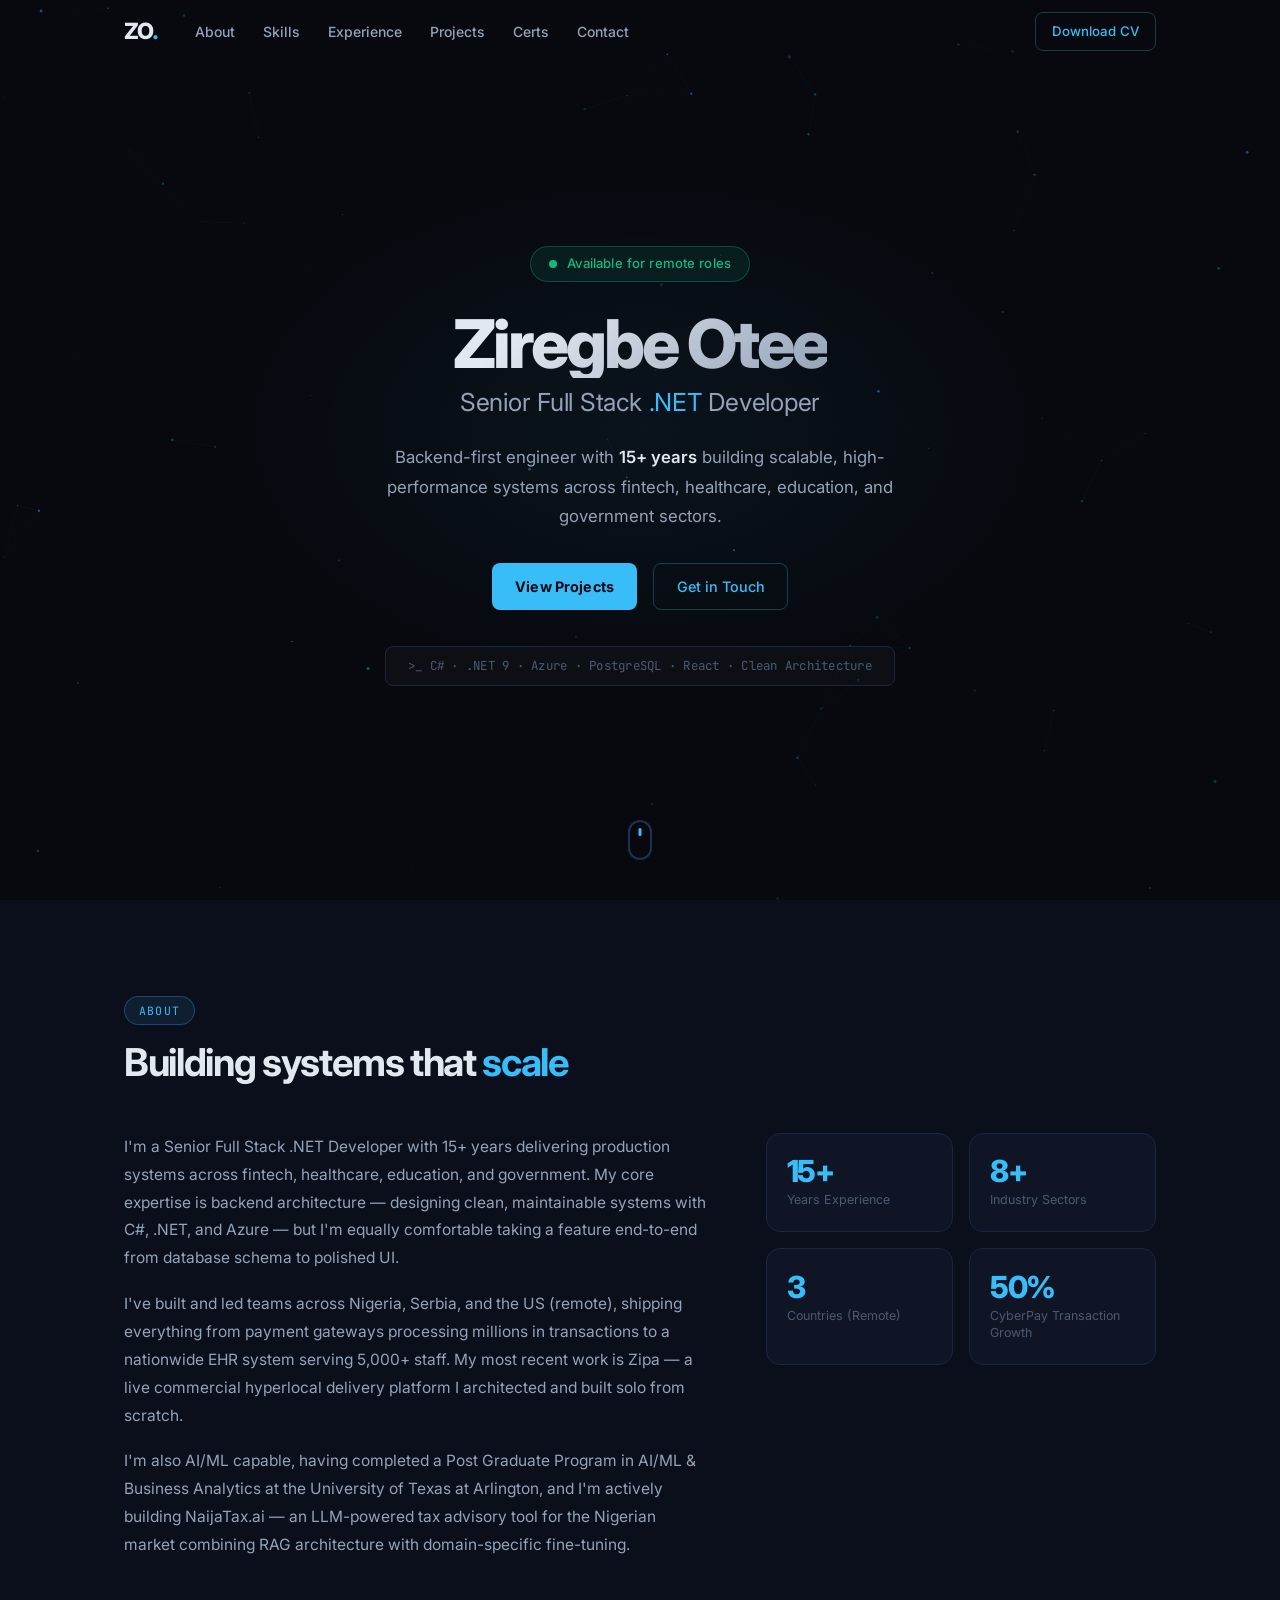
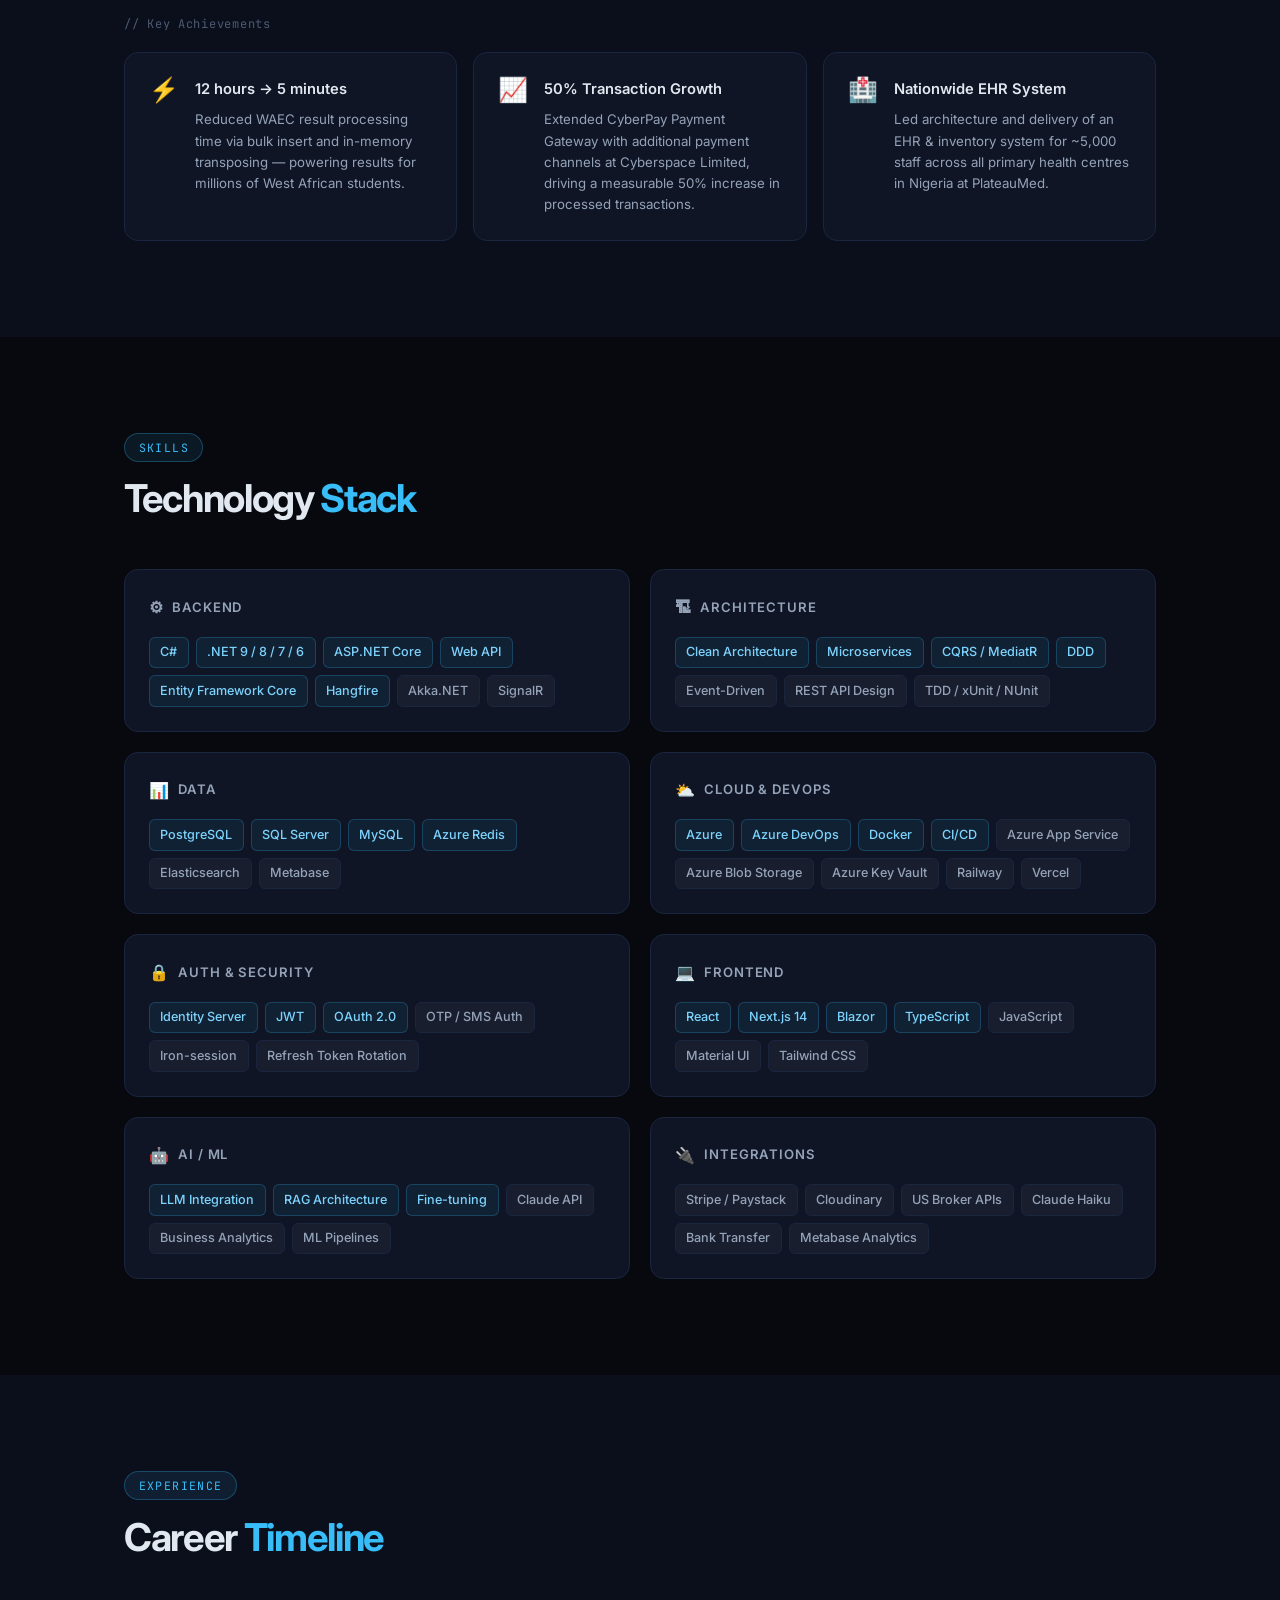
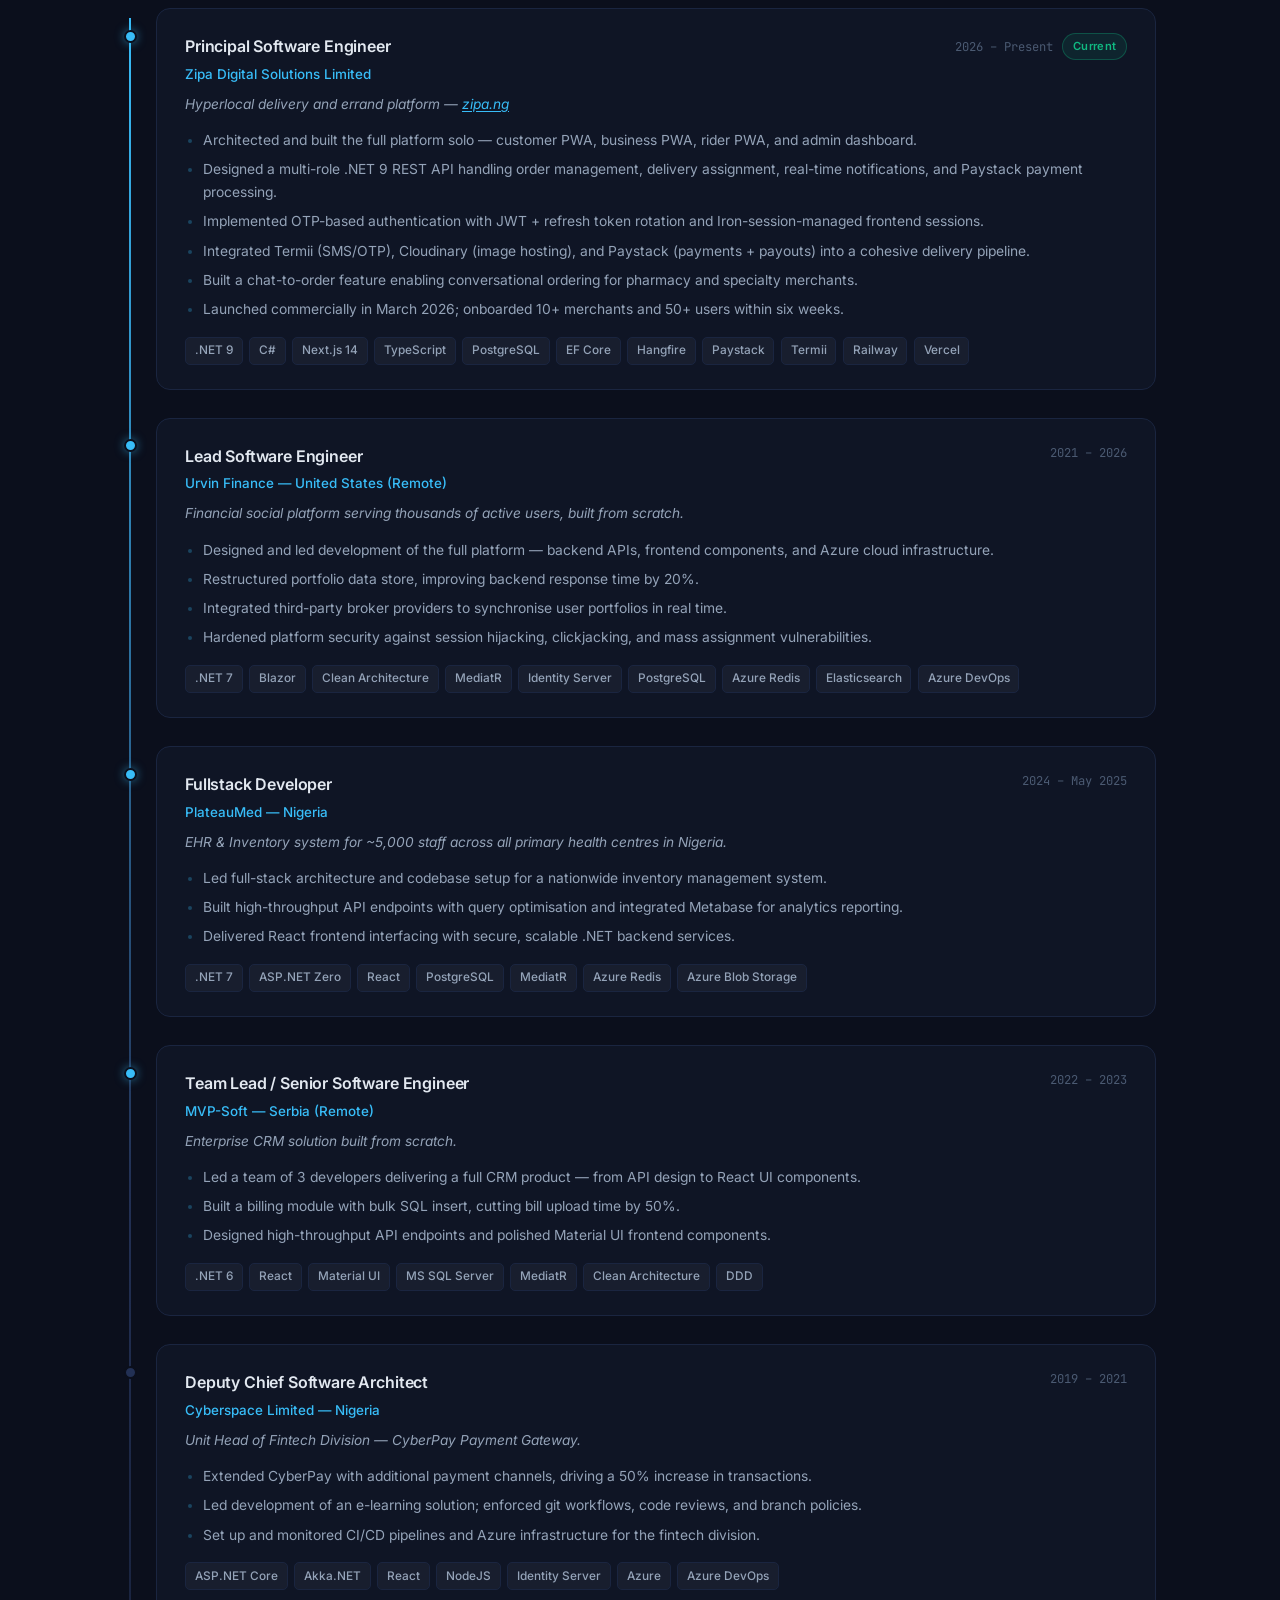
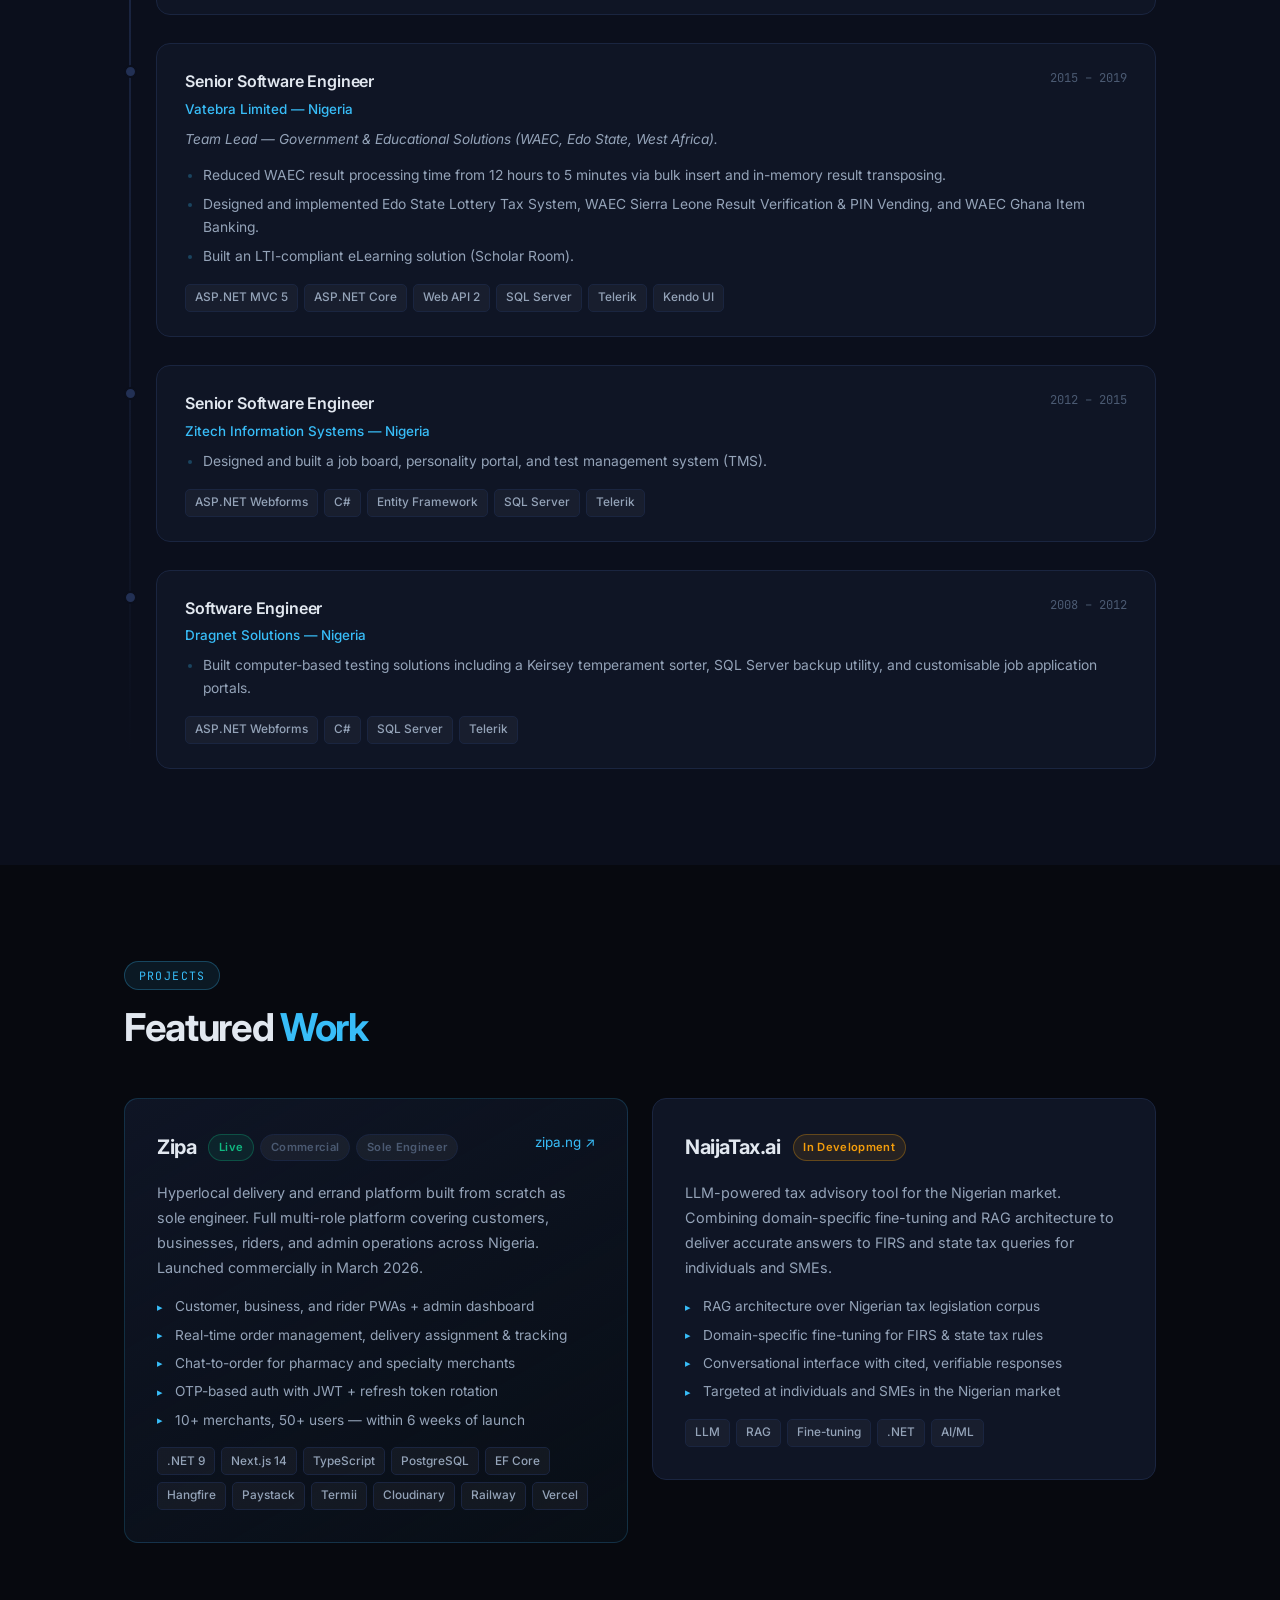
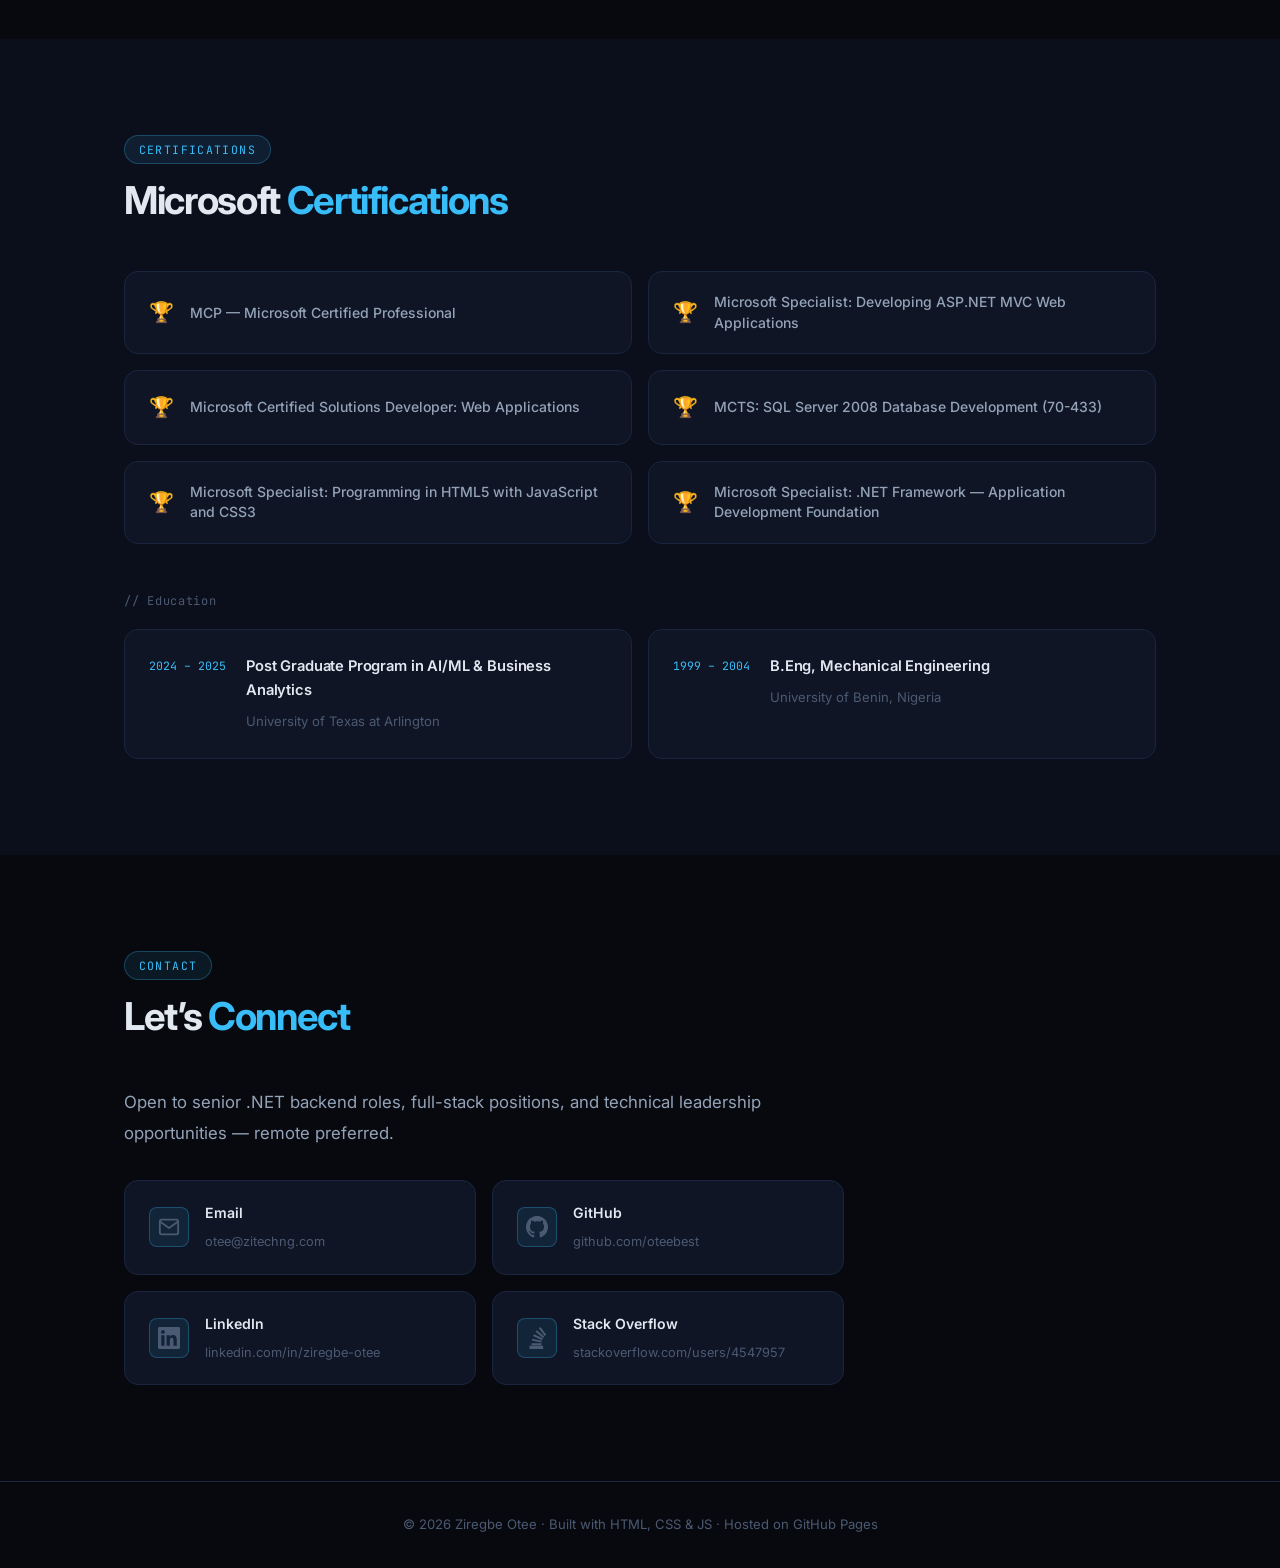
==== commit 23b57f93: "Update index.html" ====
--- a/index.html
+++ b/index.html
@@ -7,6 +7,7 @@
   <meta property="og:title" content="Ziregbe Otee | Senior .NET Developer" />
   <meta property="og:description" content="Backend-first engineer specialising in C#, .NET, Azure, and clean architecture. Built live platforms serving real users across Nigeria and the US." />
   <meta property="og:type" content="website" />
+  <meta name="google-site-verification" content="_x-bw4hzz89akofxD9hmZKyRz_i-U0UBUmwr-egbogo" />
   <title>Ziregbe Otee | Senior .NET Developer</title>
   <link rel="preconnect" href="https://fonts.googleapis.com" />
   <link rel="preconnect" href="https://fonts.gstatic.com" crossorigin />
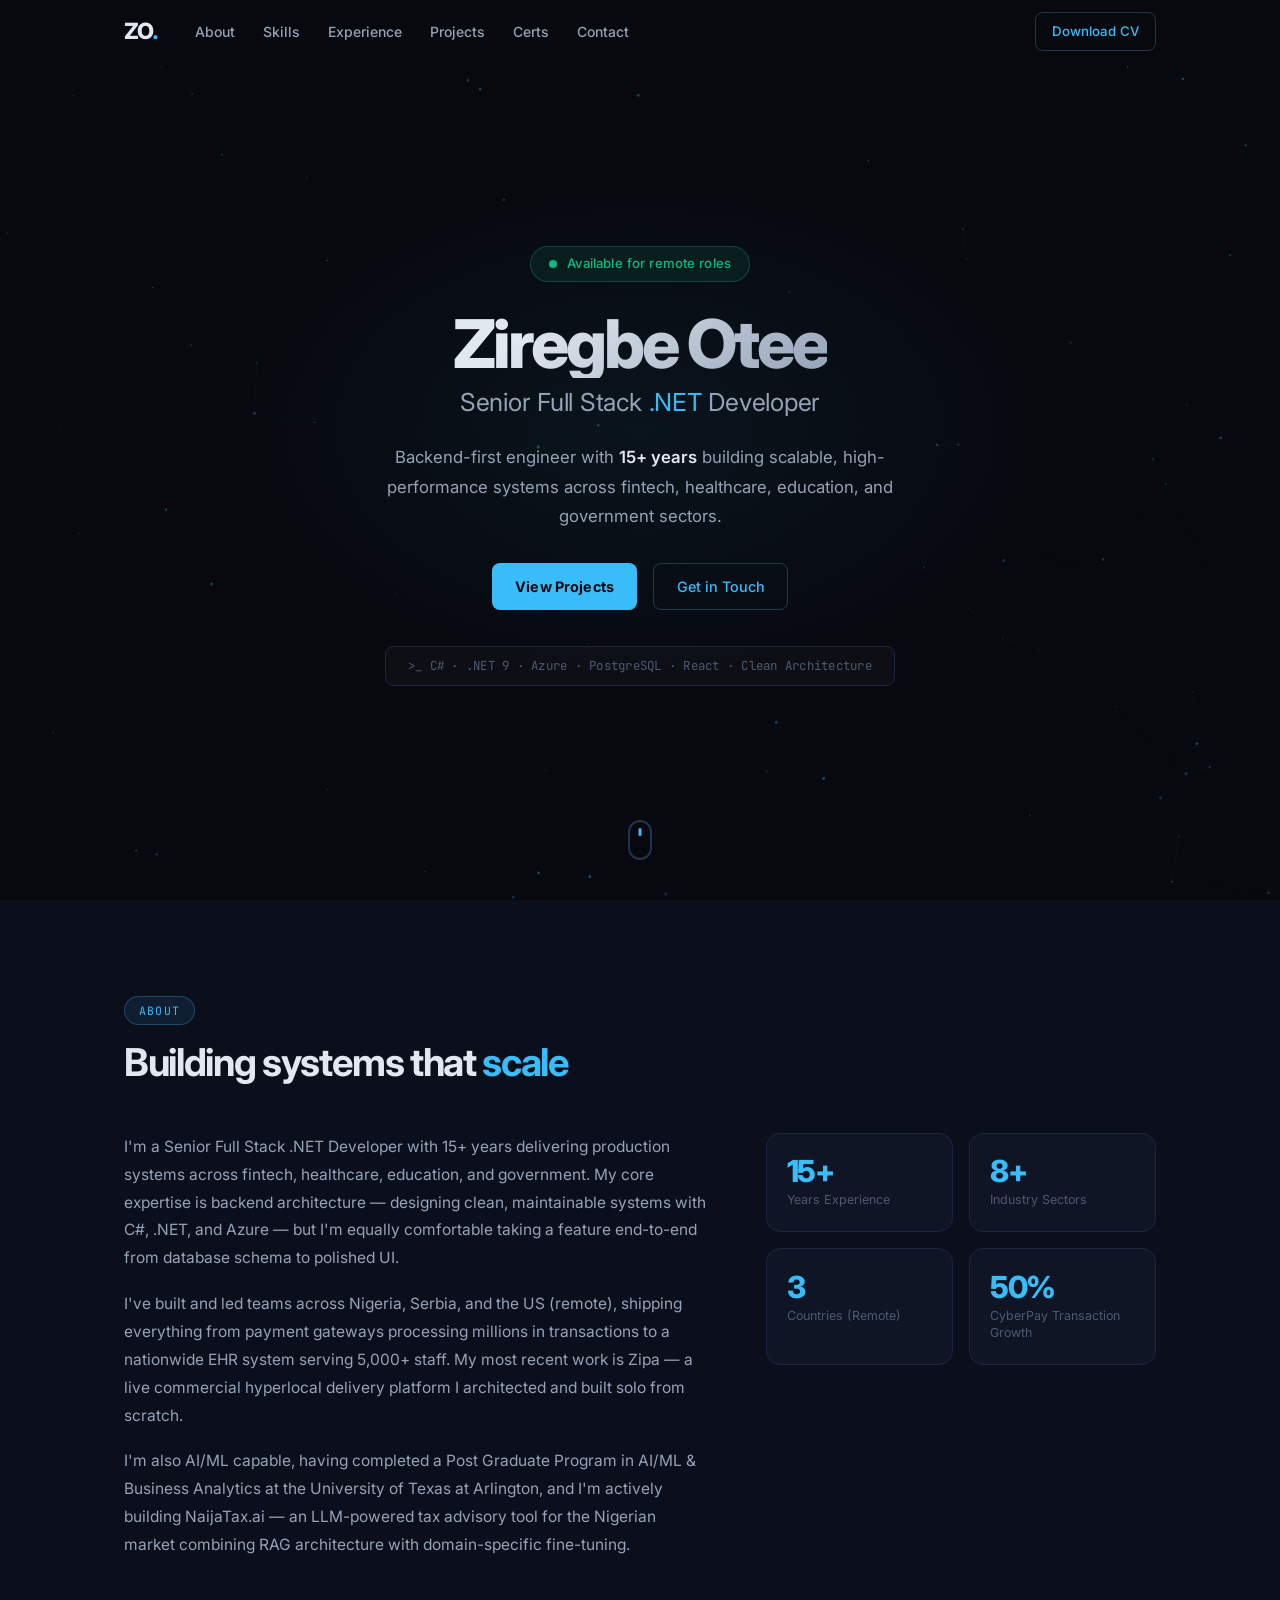
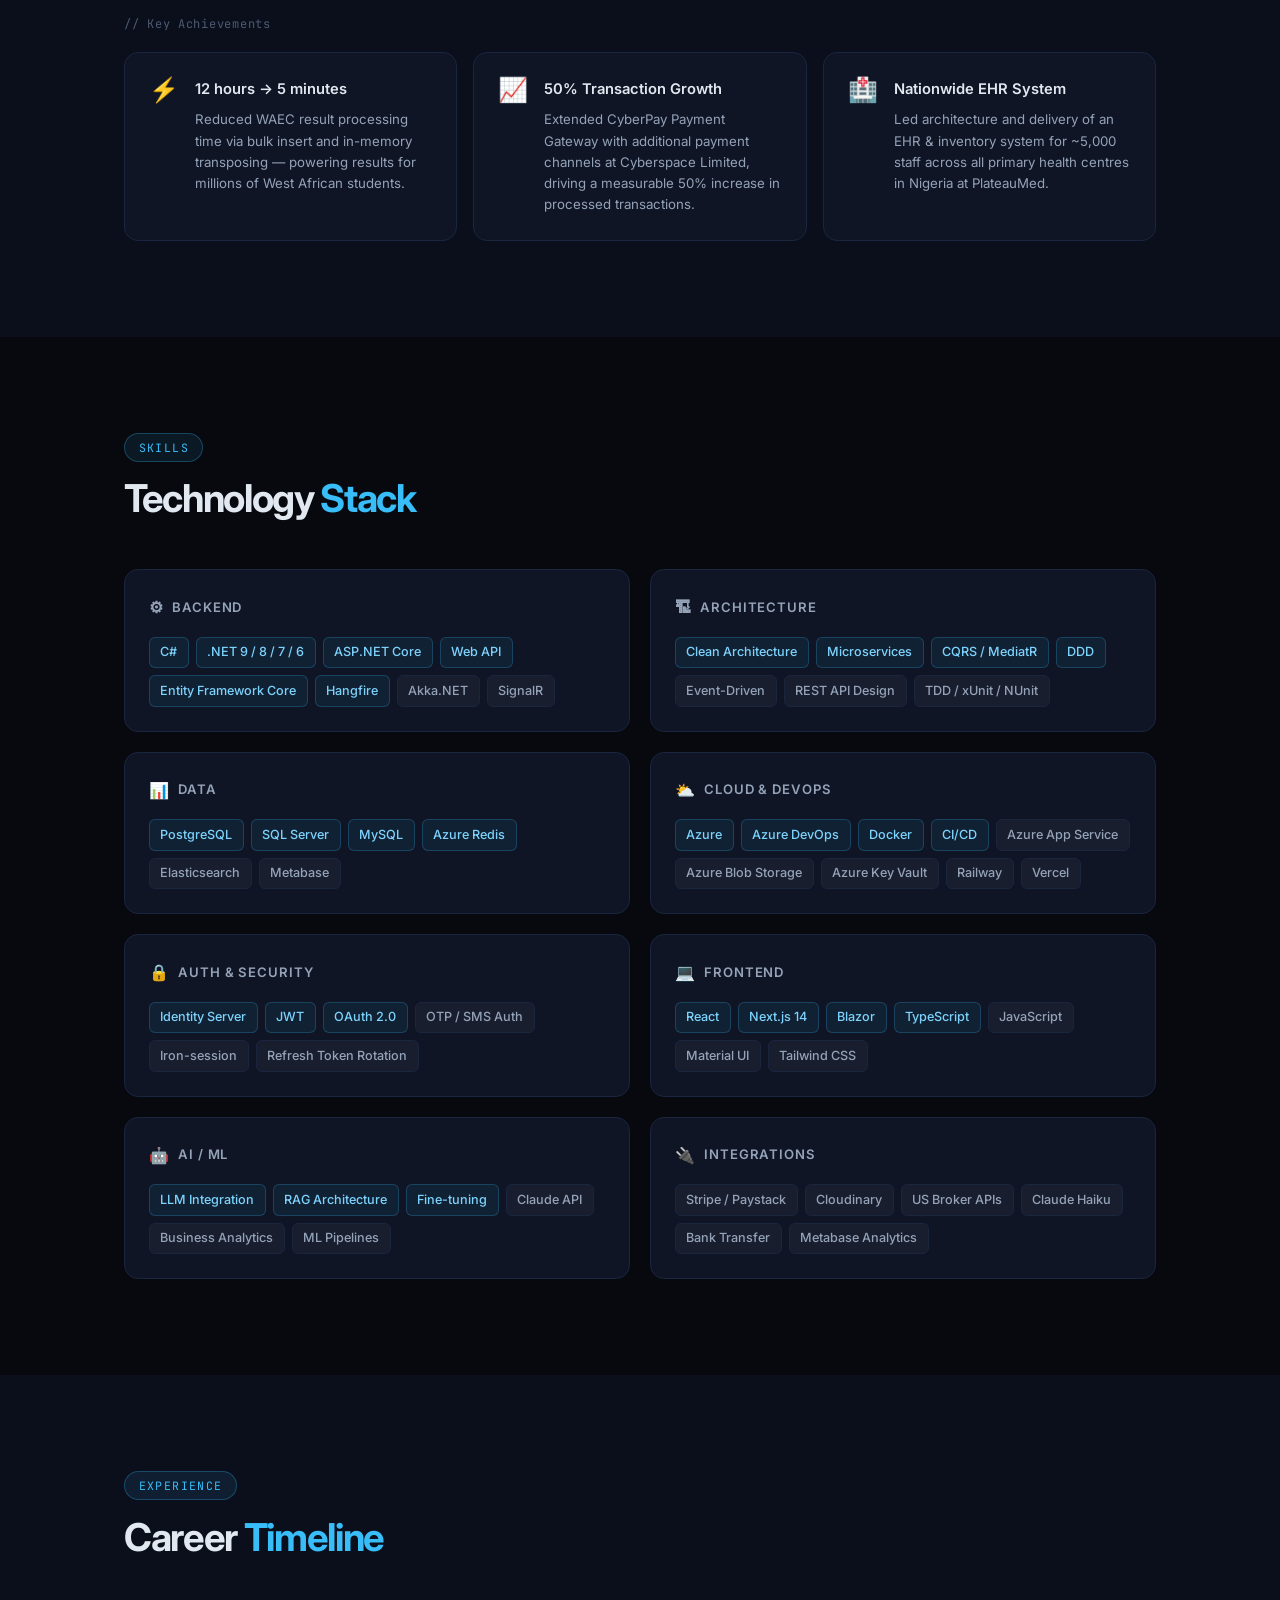
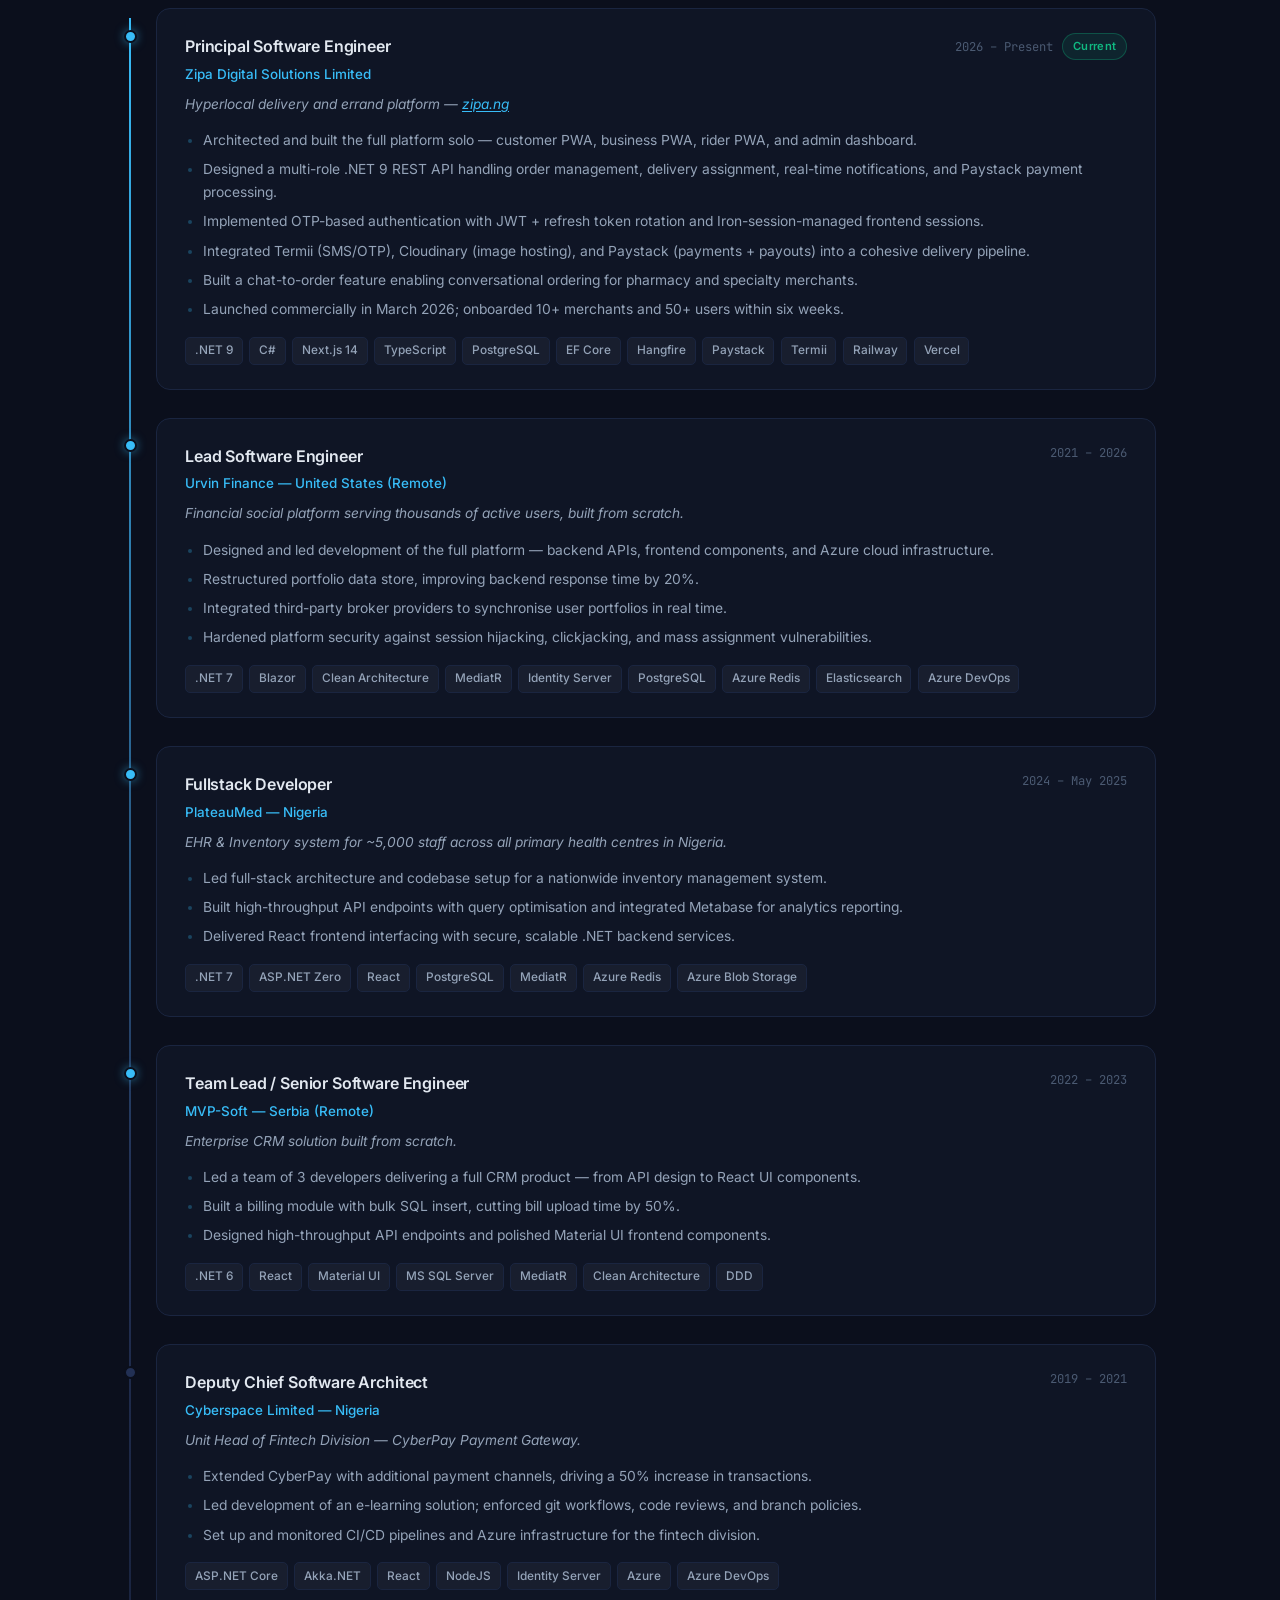
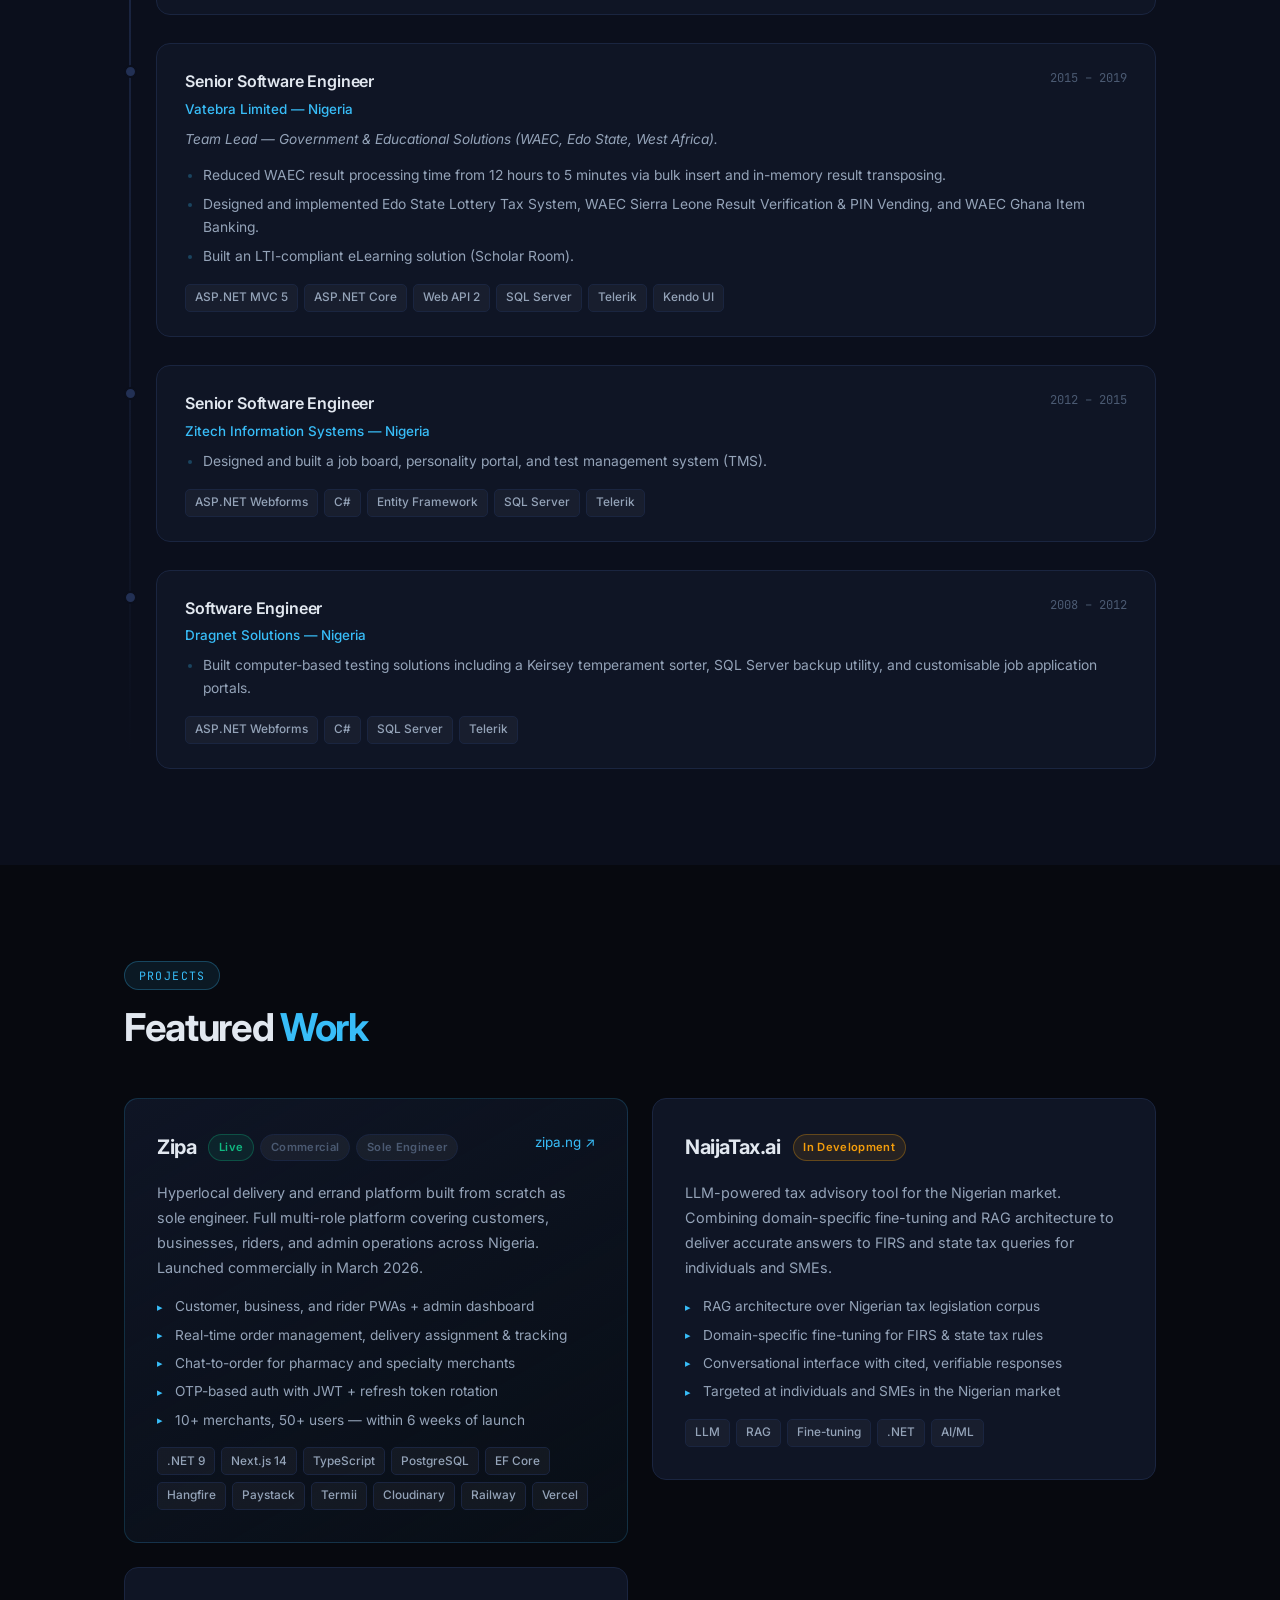
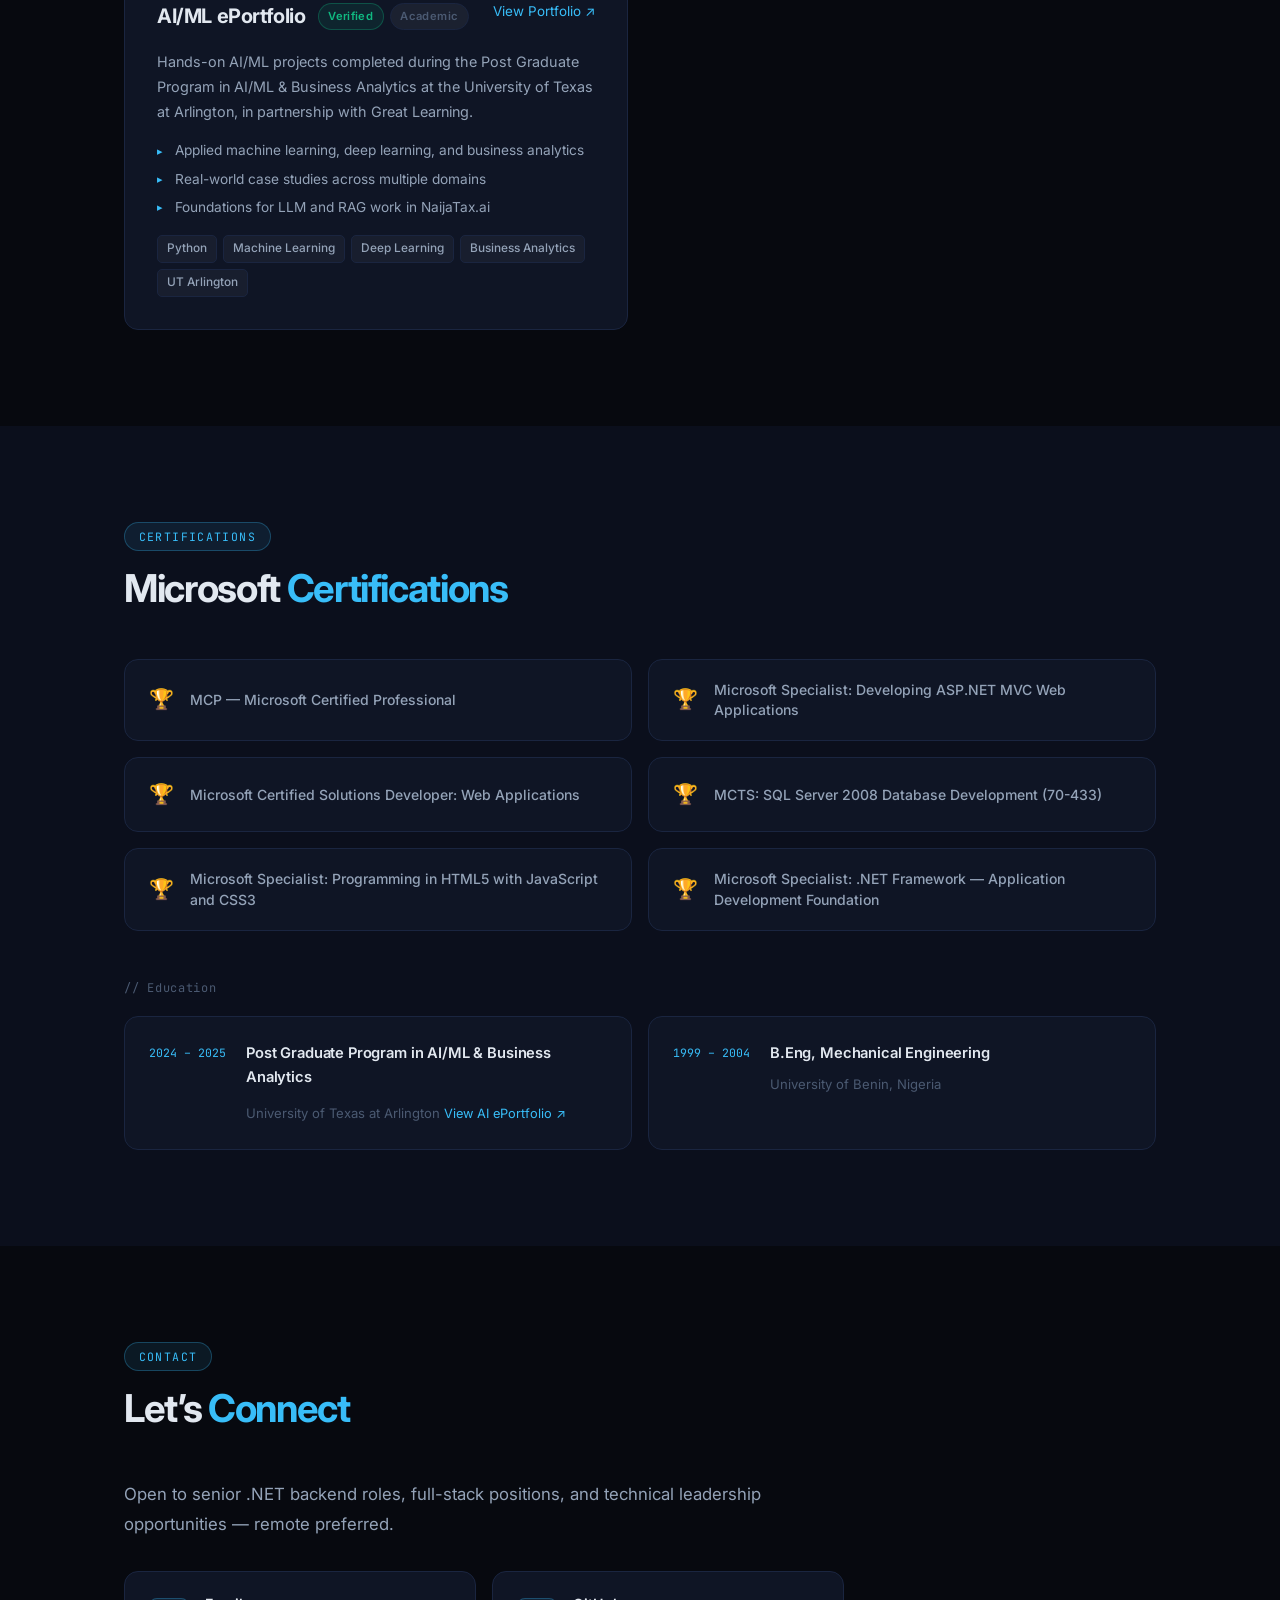
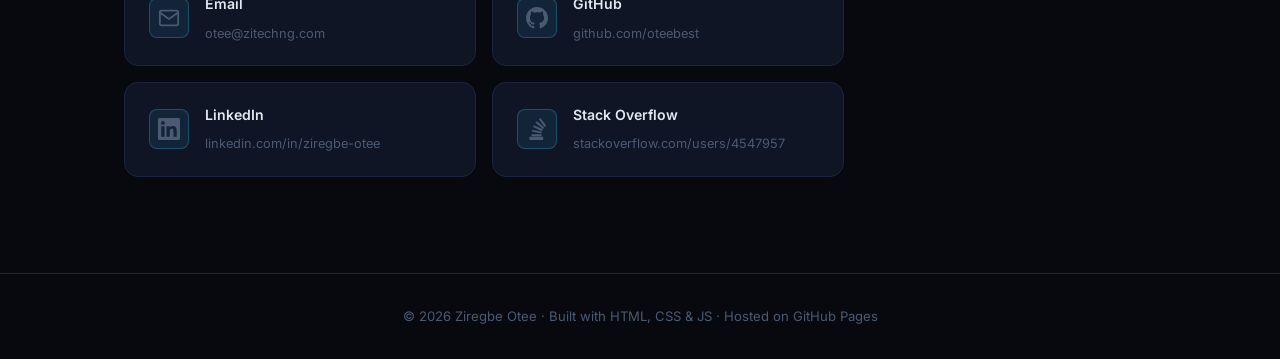
==== commit 473e89d9: "AddedAIWork" ====
--- a/index.html
+++ b/index.html
@@ -7,7 +7,6 @@
   <meta property="og:title" content="Ziregbe Otee | Senior .NET Developer" />
   <meta property="og:description" content="Backend-first engineer specialising in C#, .NET, Azure, and clean architecture. Built live platforms serving real users across Nigeria and the US." />
   <meta property="og:type" content="website" />
-  <meta name="google-site-verification" content="_x-bw4hzz89akofxD9hmZKyRz_i-U0UBUmwr-egbogo" />
   <title>Ziregbe Otee | Senior .NET Developer</title>
   <link rel="preconnect" href="https://fonts.googleapis.com" />
   <link rel="preconnect" href="https://fonts.gstatic.com" crossorigin />
@@ -584,6 +583,34 @@
           </div>
         </div>
 
+        <div class="project-card animate animate-delay-2">
+          <div class="project-header">
+            <div class="project-title-row">
+              <h3>AI/ML ePortfolio</h3>
+              <div class="project-badges">
+                <span class="badge badge-green">Verified</span>
+                <span class="badge">Academic</span>
+              </div>
+            </div>
+            <a href="https://www.mygreatlearning.com/eportfolio/ziregbe-otee" target="_blank" rel="noopener noreferrer" class="project-link">View Portfolio &#8599;</a>
+          </div>
+          <p class="project-description">
+            Hands-on AI/ML projects completed during the Post Graduate Program in AI/ML &amp; Business Analytics at the University of Texas at Arlington, in partnership with Great Learning.
+          </p>
+          <ul class="project-highlights">
+            <li>Applied machine learning, deep learning, and business analytics</li>
+            <li>Real-world case studies across multiple domains</li>
+            <li>Foundations for LLM and RAG work in NaijaTax.ai</li>
+          </ul>
+          <div class="stack-tags">
+            <span class="tag tag-sm">Python</span>
+            <span class="tag tag-sm">Machine Learning</span>
+            <span class="tag tag-sm">Deep Learning</span>
+            <span class="tag tag-sm">Business Analytics</span>
+            <span class="tag tag-sm">UT Arlington</span>
+          </div>
+        </div>
+
       </div>
     </div>
   </section>
@@ -630,6 +657,7 @@
             <div class="edu-info">
               <h4>Post Graduate Program in AI/ML &amp; Business Analytics</h4>
               <span>University of Texas at Arlington</span>
+              <a href="https://www.mygreatlearning.com/eportfolio/ziregbe-otee" target="_blank" rel="noopener noreferrer" class="edu-link">View AI ePortfolio &#8599;</a>
             </div>
           </div>
           <div class="edu-card">
--- a/style.css
+++ b/style.css
@@ -848,6 +848,14 @@
   font-size: 0.82rem;
   color: var(--text-muted);
 }
+.edu-link {
+  display: inline-block;
+  margin-top: 0.5rem;
+  font-size: 0.8rem;
+  color: var(--accent);
+  transition: opacity var(--ease);
+}
+.edu-link:hover { opacity: 0.7; }
 
 /* ===== CONTACT ===== */
 #contact { background: var(--bg-primary); }
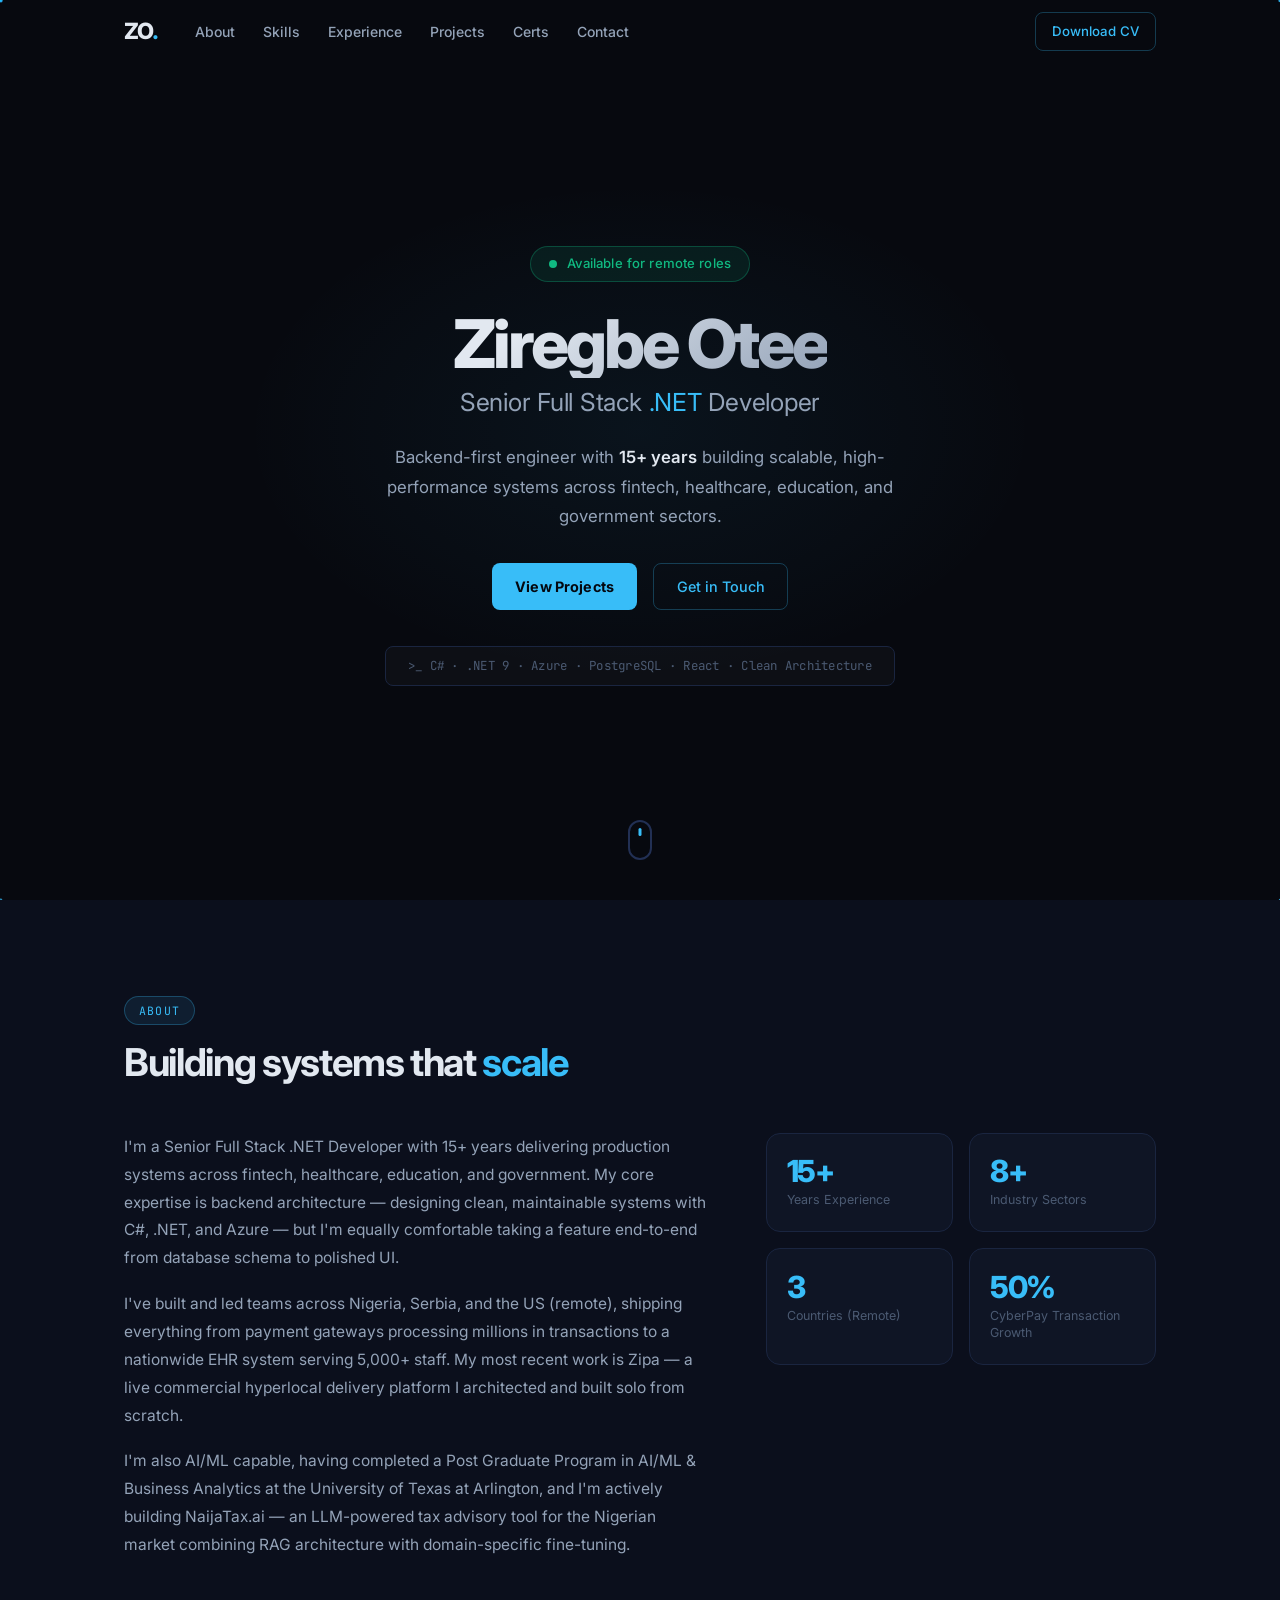
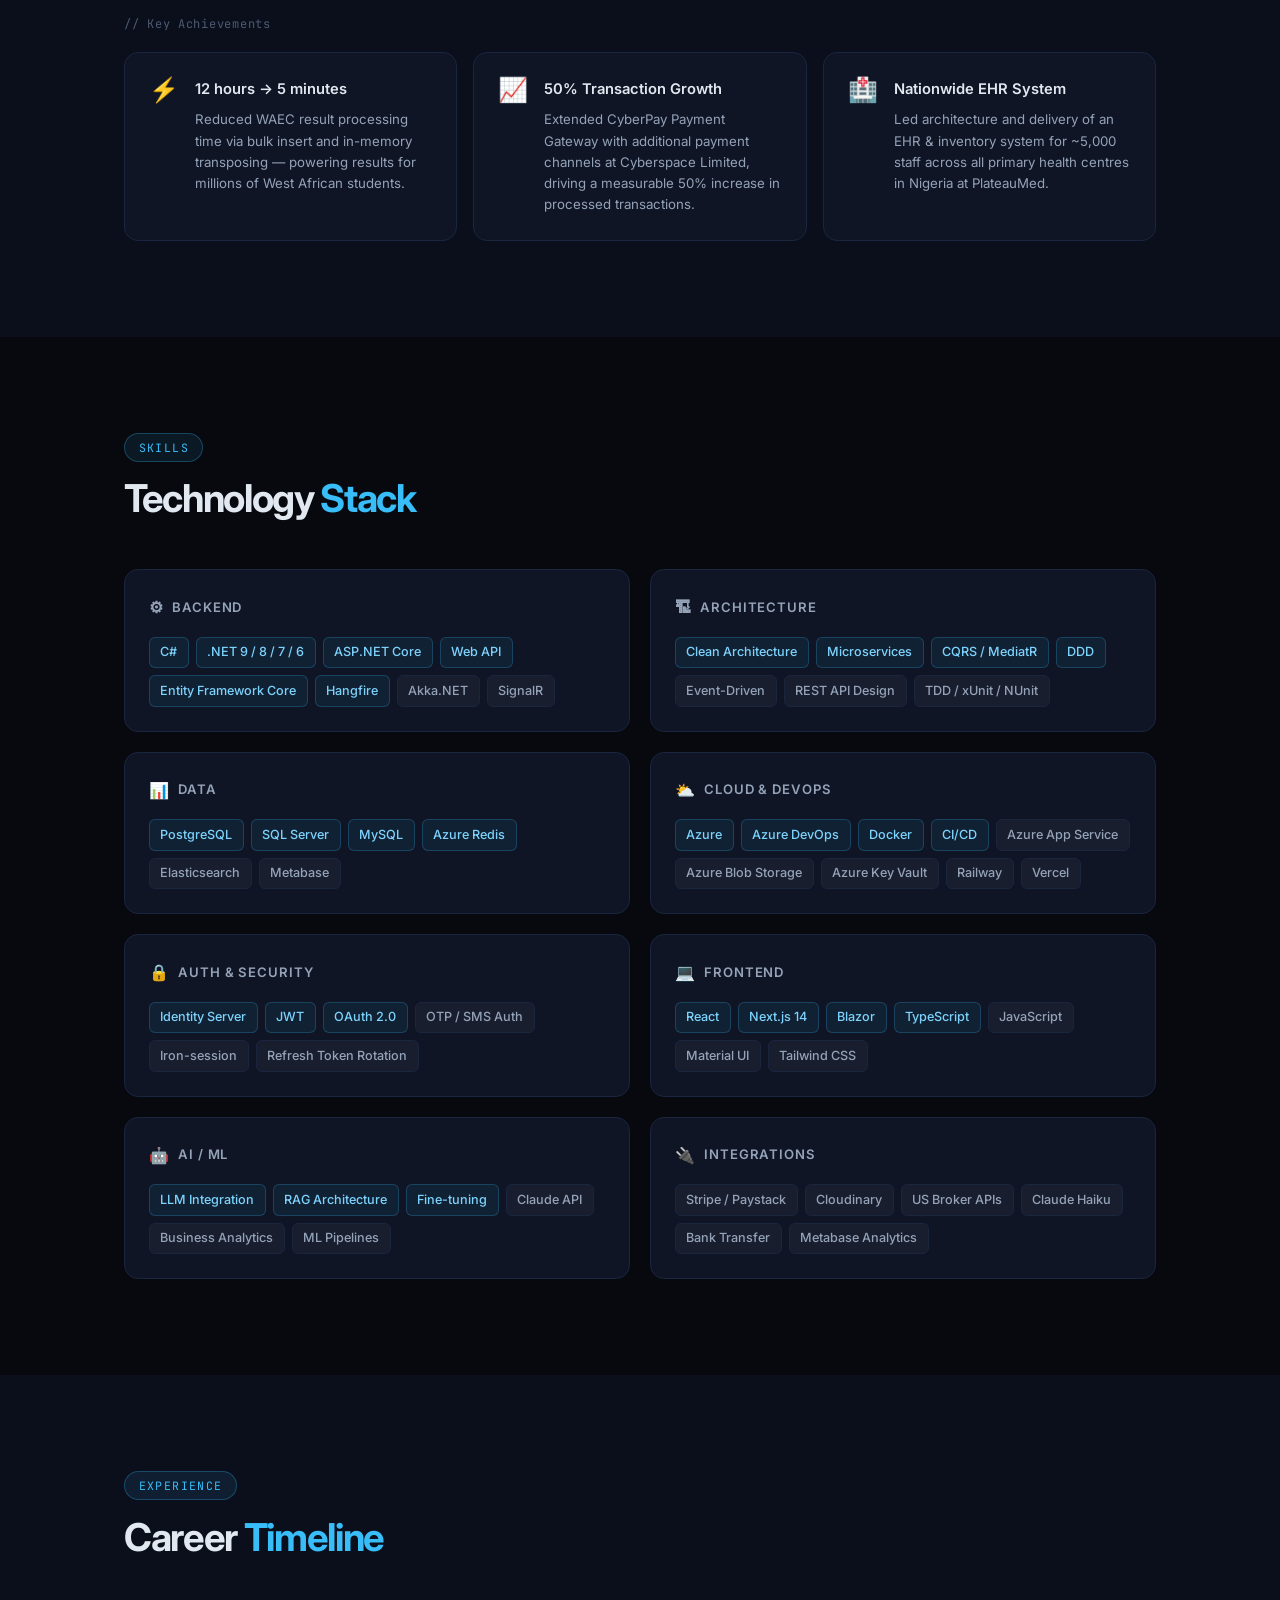
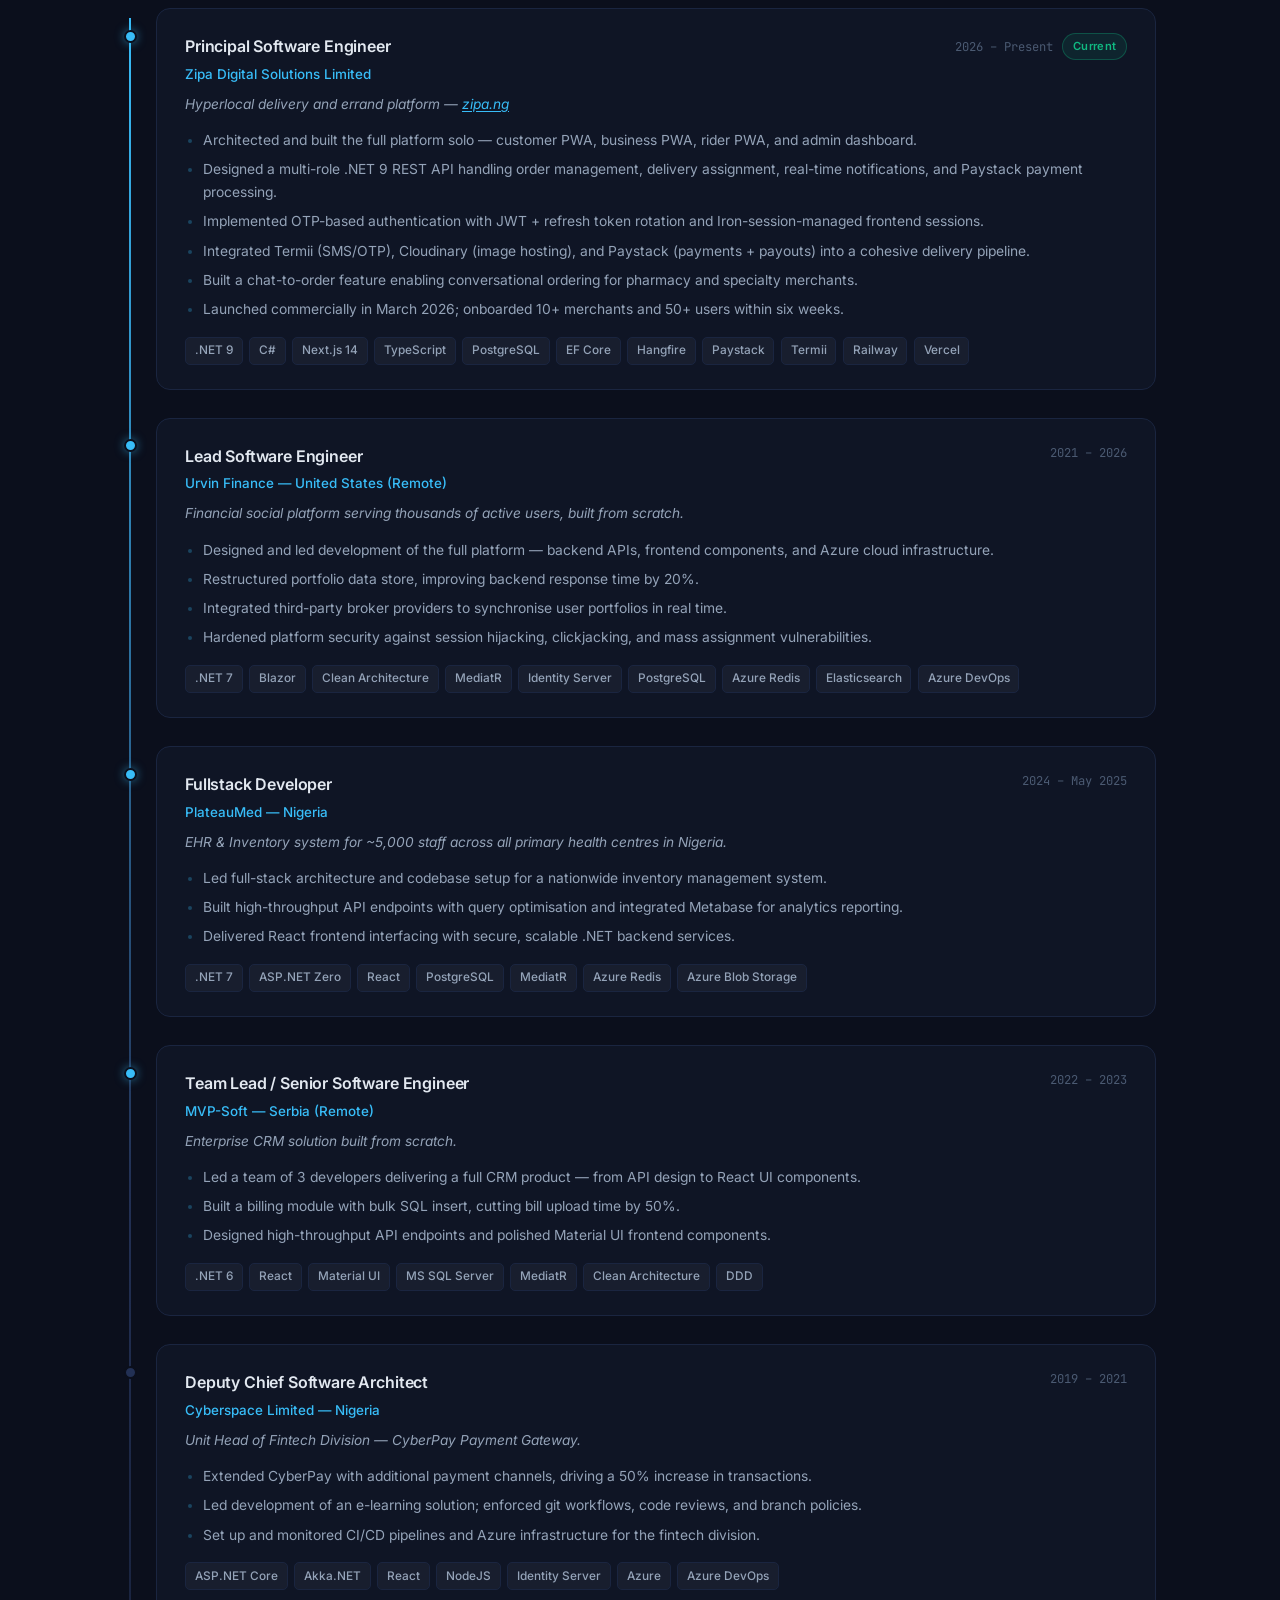
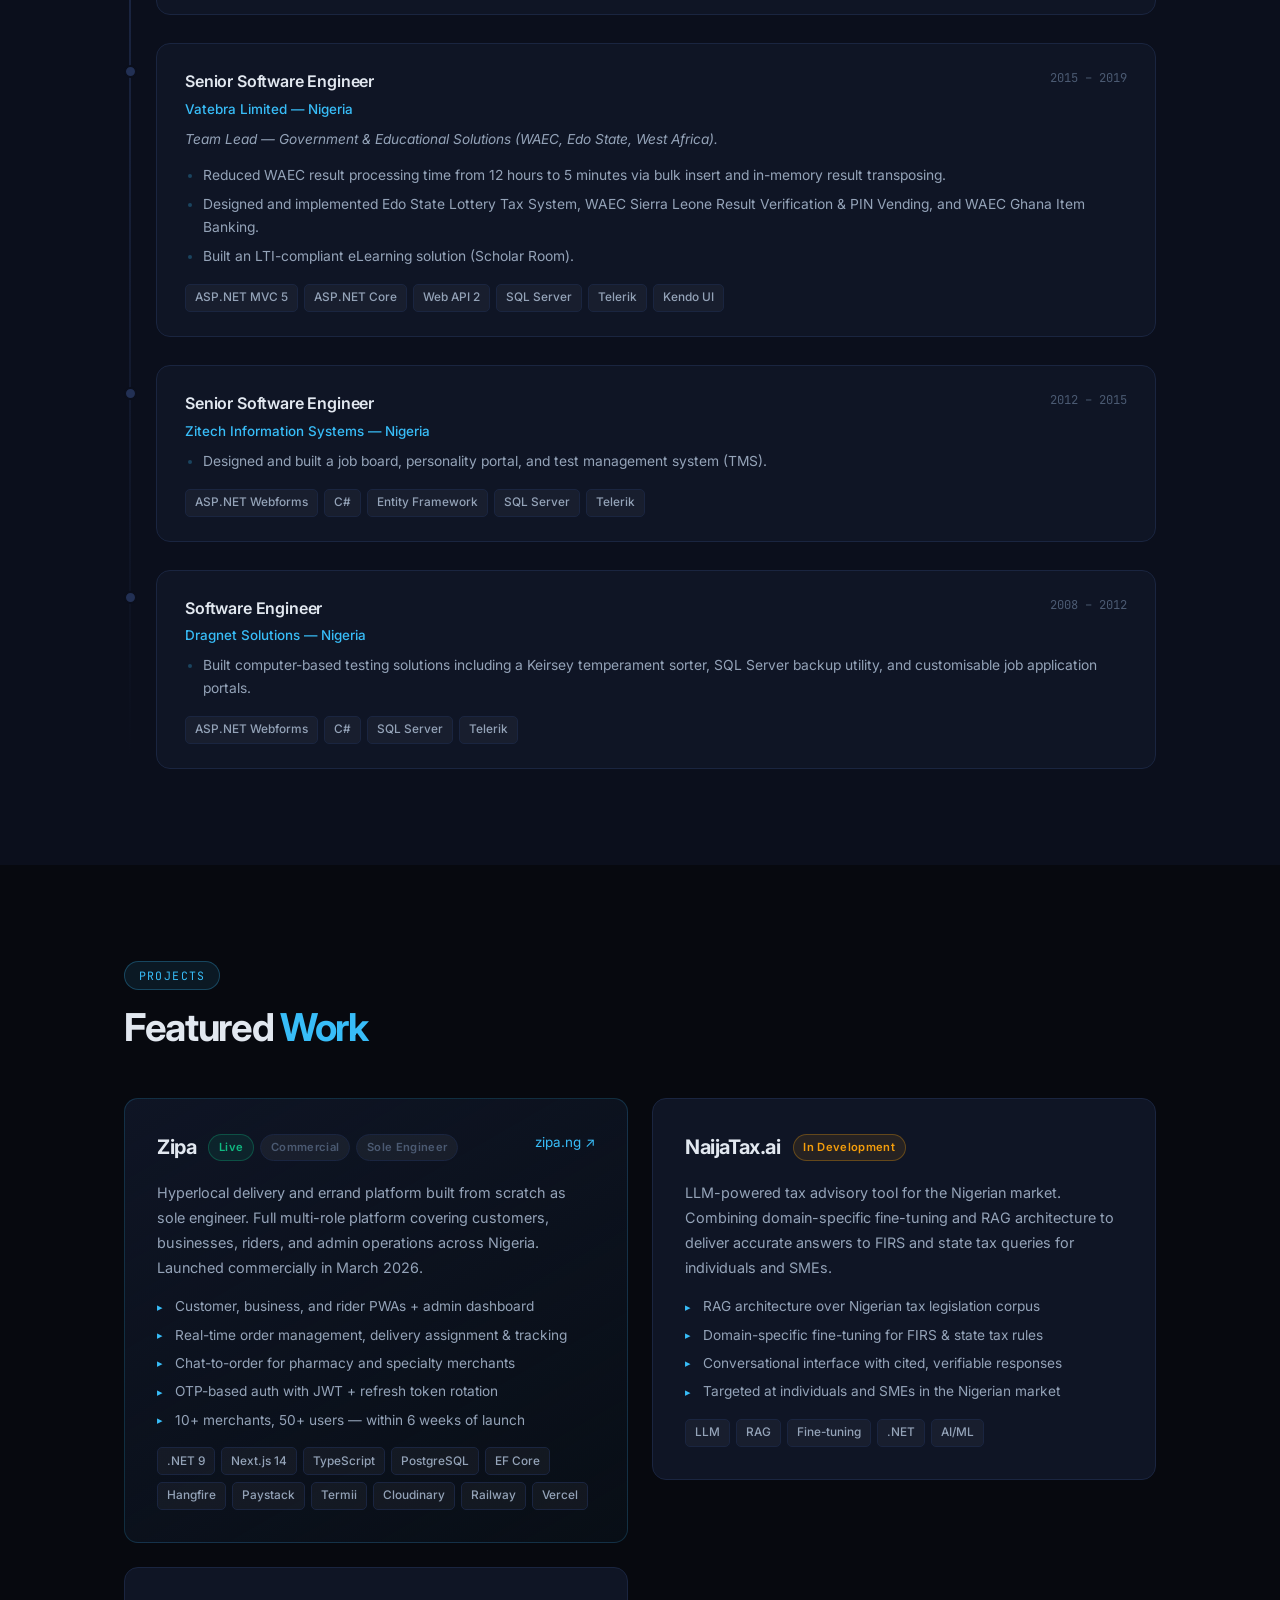
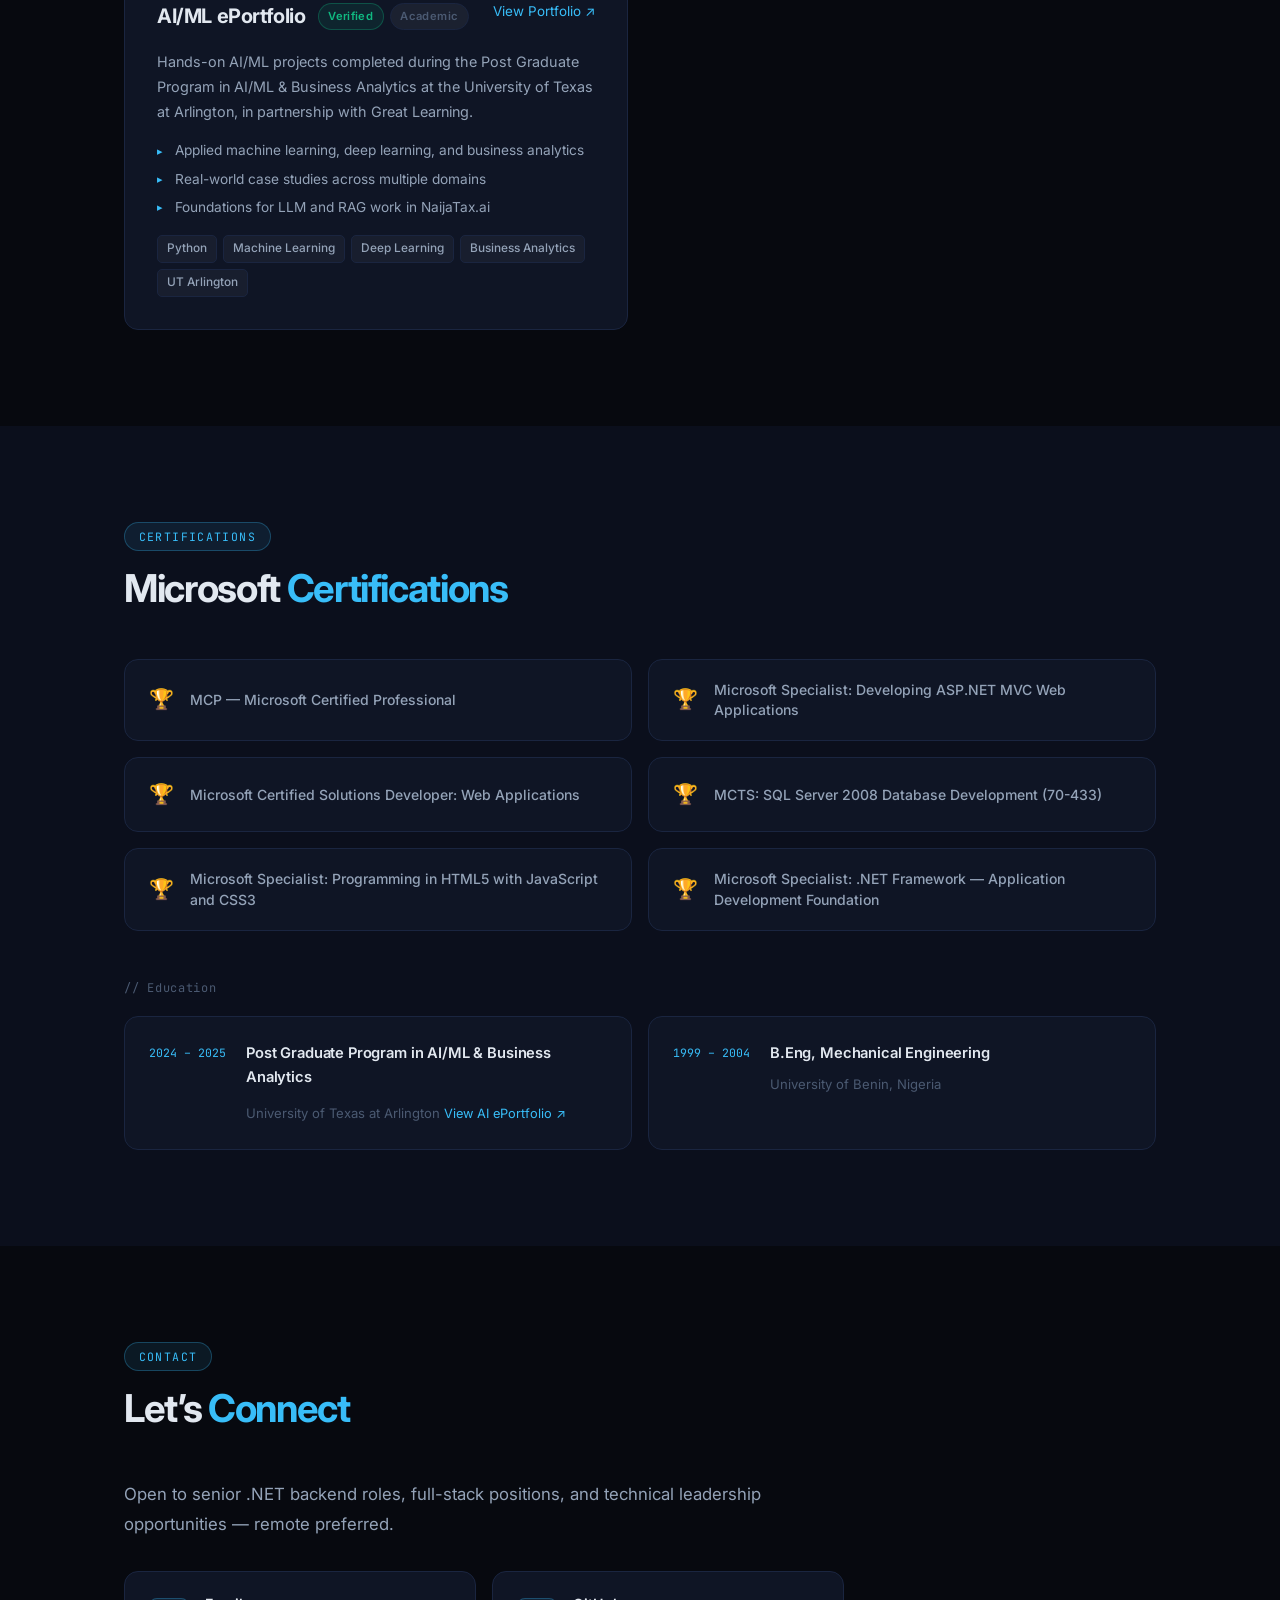
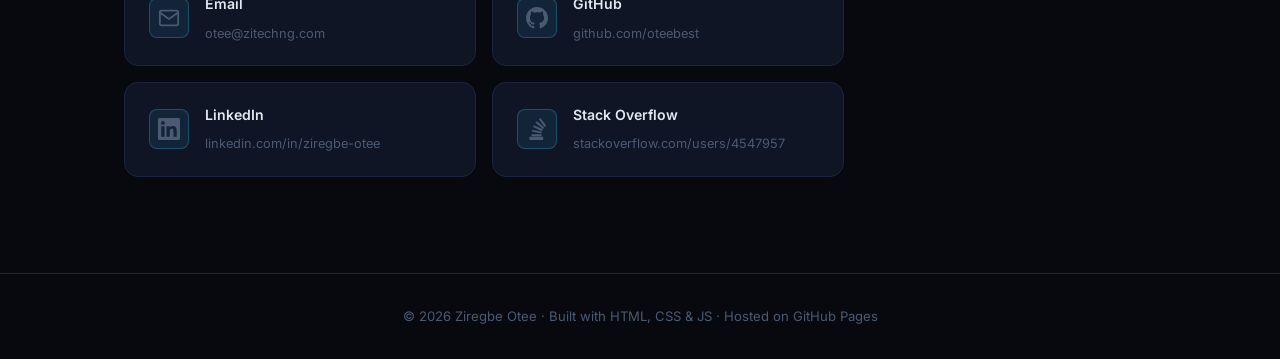
==== commit 6ad28730: "Merge branch 'main' of https://github.com/oteebest/oteebest.github.io" ====
--- a/index.html
+++ b/index.html
@@ -7,6 +7,7 @@
   <meta property="og:title" content="Ziregbe Otee | Senior .NET Developer" />
   <meta property="og:description" content="Backend-first engineer specialising in C#, .NET, Azure, and clean architecture. Built live platforms serving real users across Nigeria and the US." />
   <meta property="og:type" content="website" />
+  <meta name="google-site-verification" content="_x-bw4hzz89akofxD9hmZKyRz_i-U0UBUmwr-egbogo" />
   <title>Ziregbe Otee | Senior .NET Developer</title>
   <link rel="preconnect" href="https://fonts.googleapis.com" />
   <link rel="preconnect" href="https://fonts.gstatic.com" crossorigin />
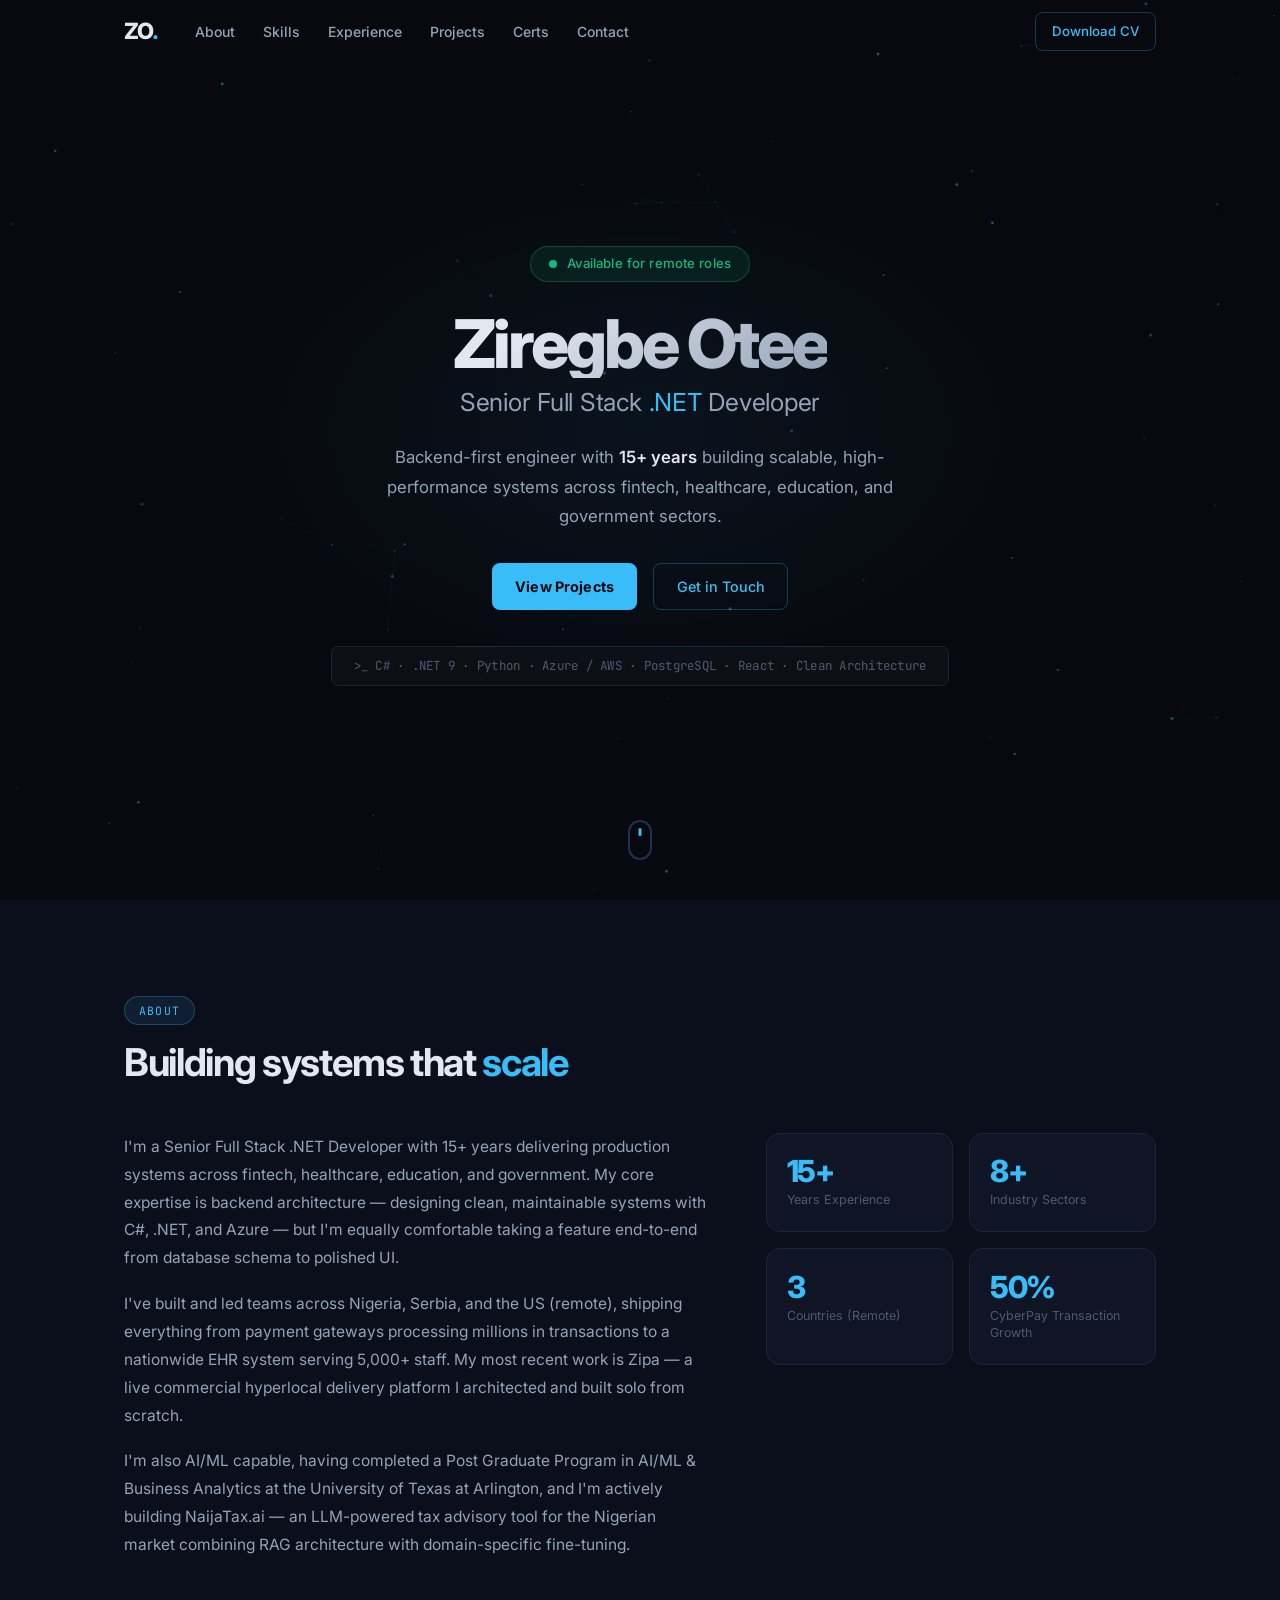
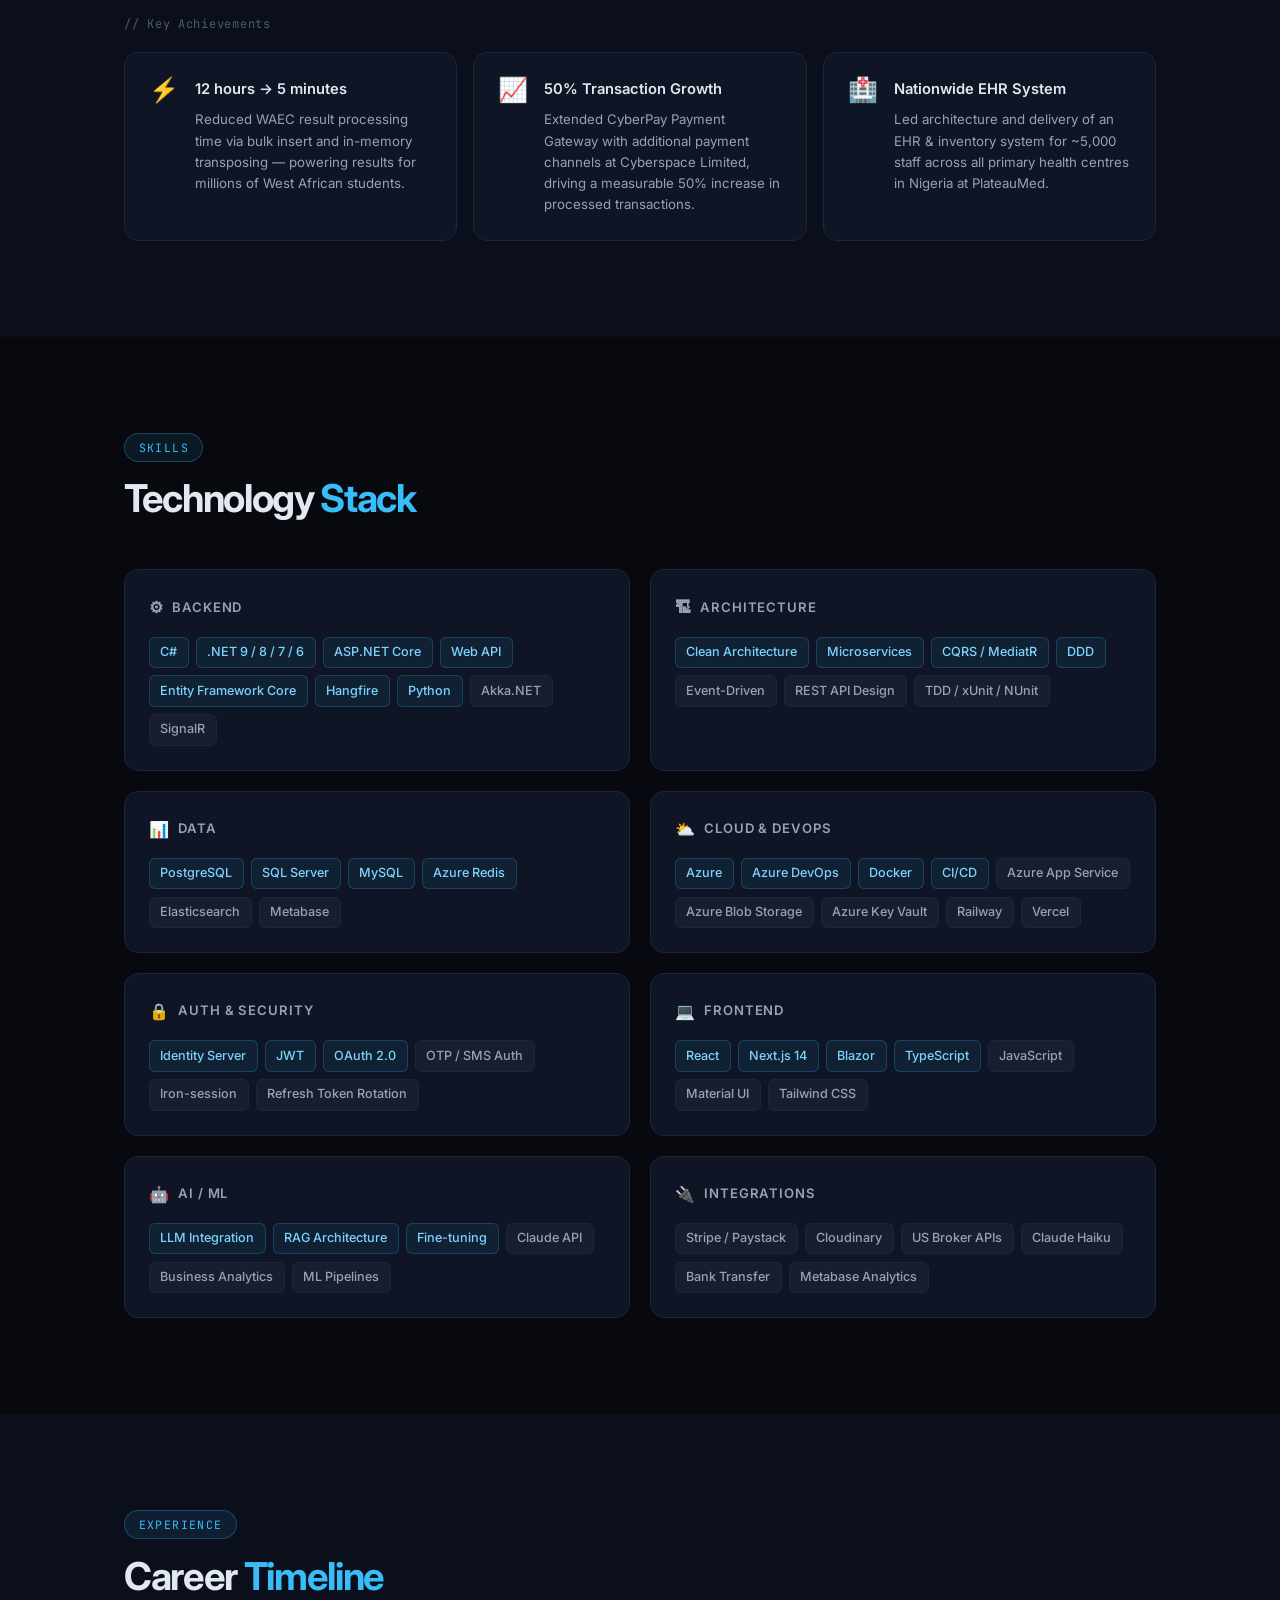
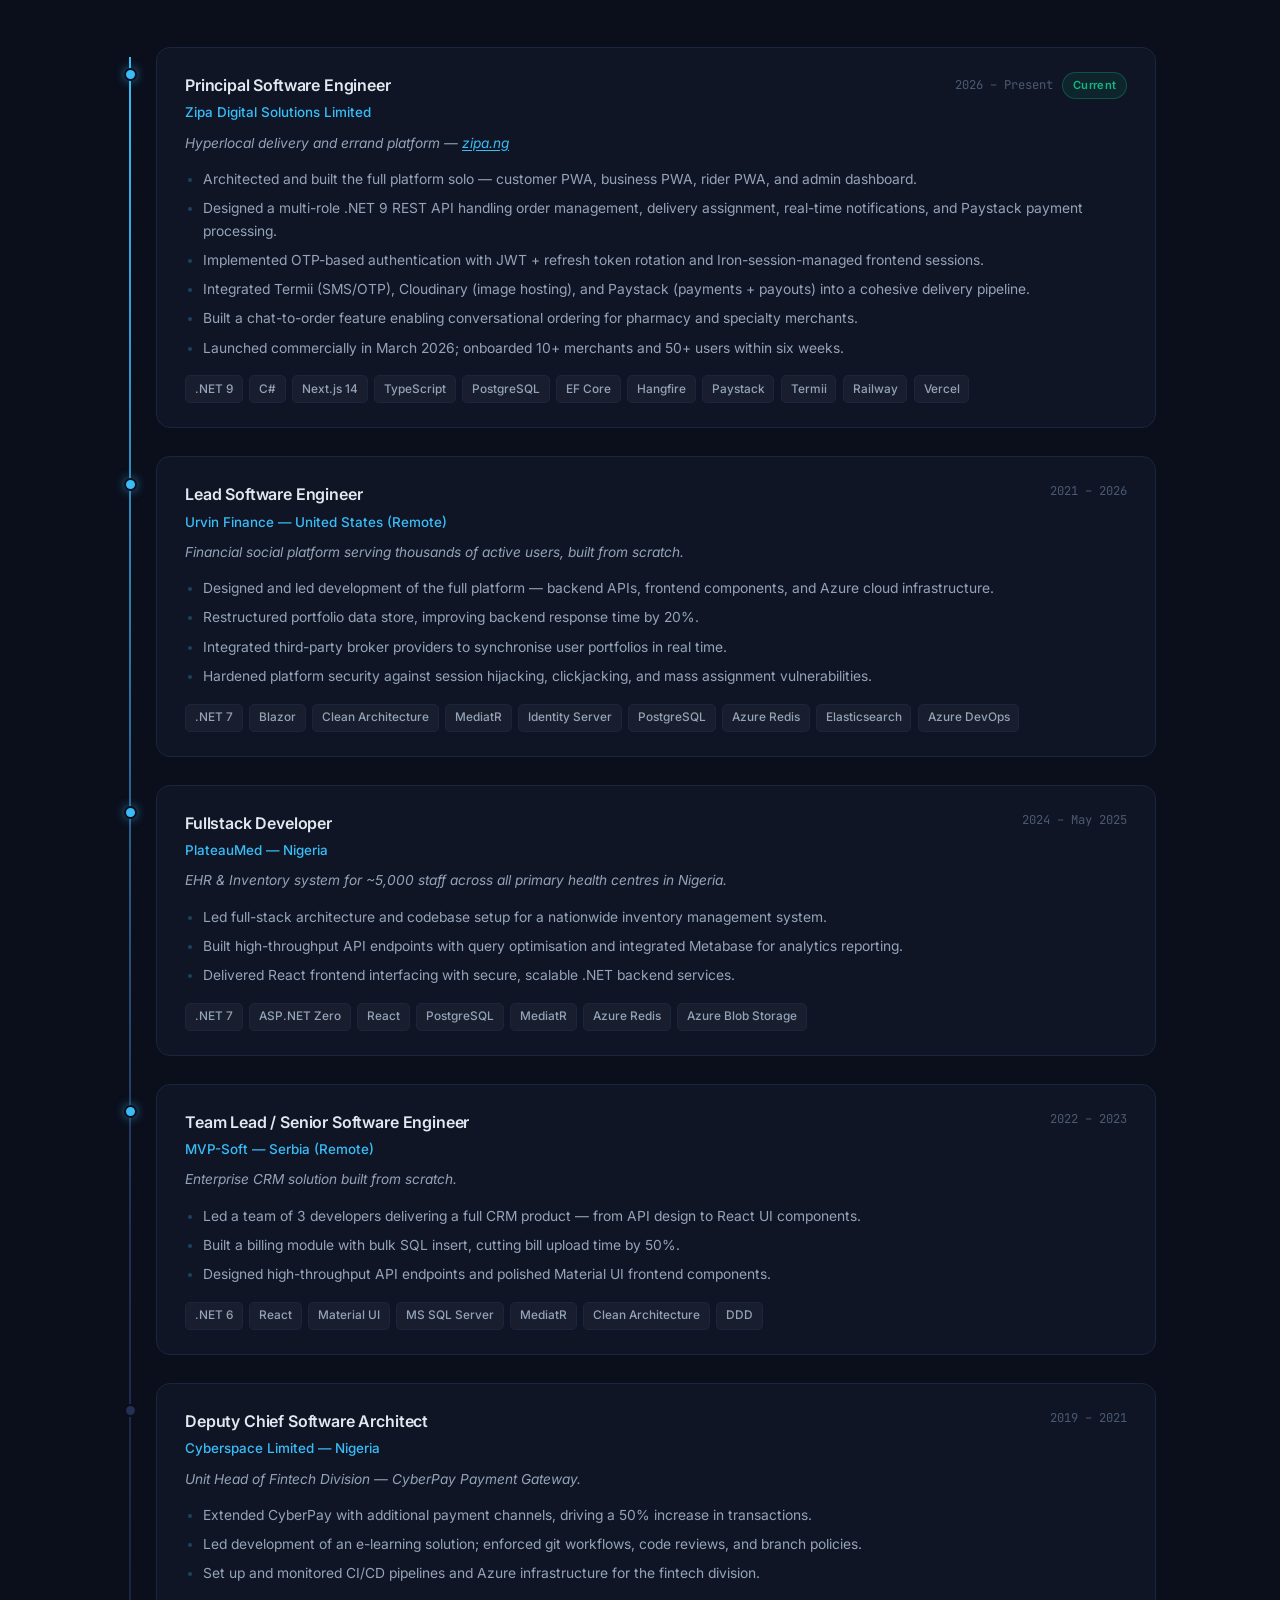
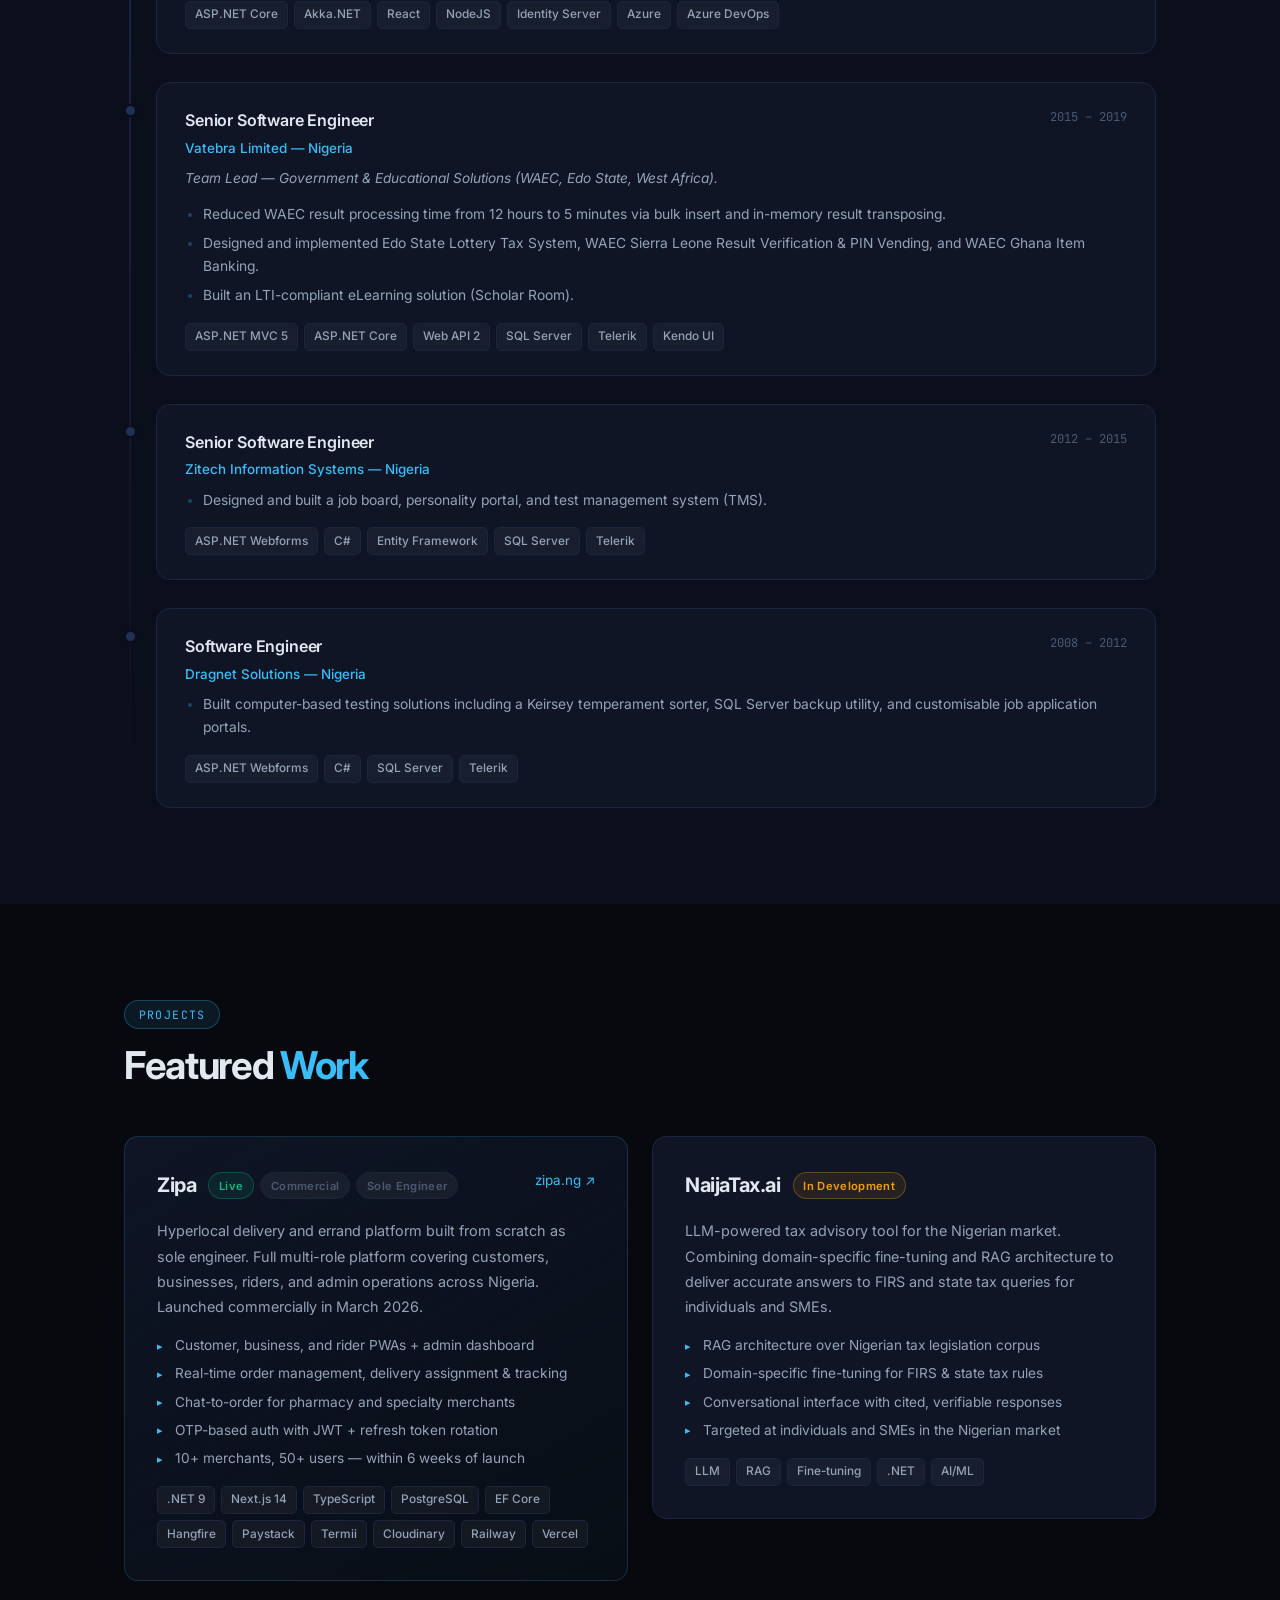
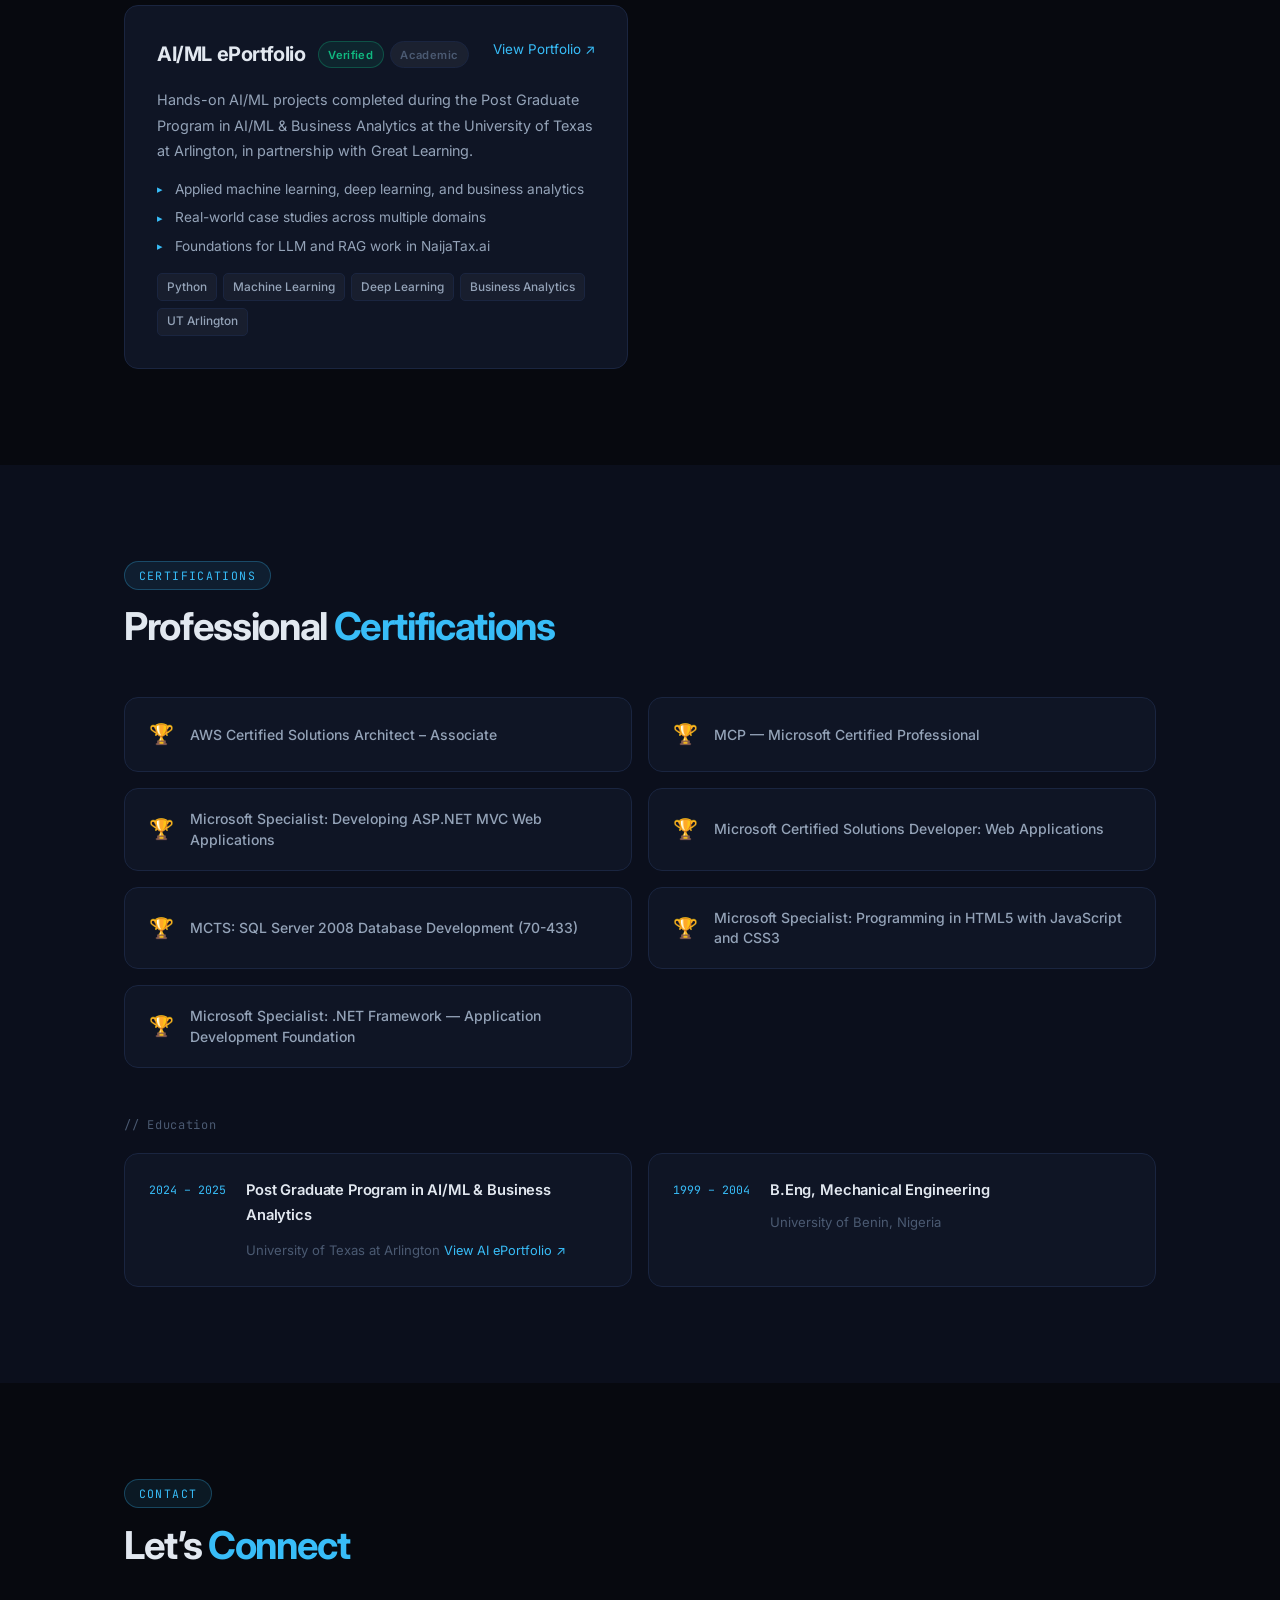
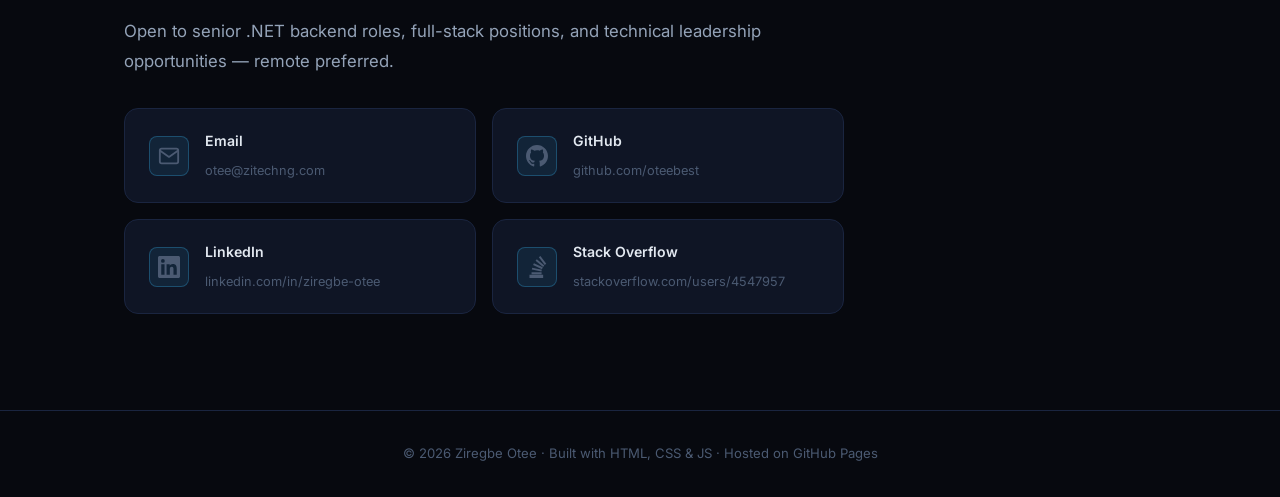
==== commit 9aa1aed9: "portfolio updated" ====
--- a/index.html
+++ b/index.html
@@ -69,7 +69,7 @@
         <a href="#contact" class="btn btn-outline">Get in Touch</a>
       </div>
       <div class="hero-tech animate animate-delay-3">
-        <span class="mono">&gt;_ C# &middot; .NET 9 &middot; Azure &middot; PostgreSQL &middot; React &middot; Clean Architecture</span>
+        <span class="mono">&gt;_ C# &middot; .NET 9 &middot; Python &middot; Azure / AWS &middot; PostgreSQL &middot; React &middot; Clean Architecture</span>
       </div>
     </div>
     <div class="hero-scroll">
@@ -157,6 +157,7 @@
             <span class="tag tag-primary">Web API</span>
             <span class="tag tag-primary">Entity Framework Core</span>
             <span class="tag tag-primary">Hangfire</span>
+            <span class="tag tag-primary">Python</span>
             <span class="tag">Akka.NET</span>
             <span class="tag">SignalR</span>
           </div>
@@ -621,9 +622,13 @@
     <div class="container">
       <div class="section-header animate">
         <span class="section-tag">Certifications</span>
-        <h2>Microsoft <span class="accent">Certifications</span></h2>
+        <h2>Professional <span class="accent">Certifications</span></h2>
       </div>
       <div class="cert-grid animate">
+        <div class="cert-card">
+          <div class="cert-icon">&#127942;</div>
+          <h4>AWS Certified Solutions Architect &ndash; Associate</h4>
+        </div>
         <div class="cert-card">
           <div class="cert-icon">&#127942;</div>
           <h4>MCP &mdash; Microsoft Certified Professional</h4>
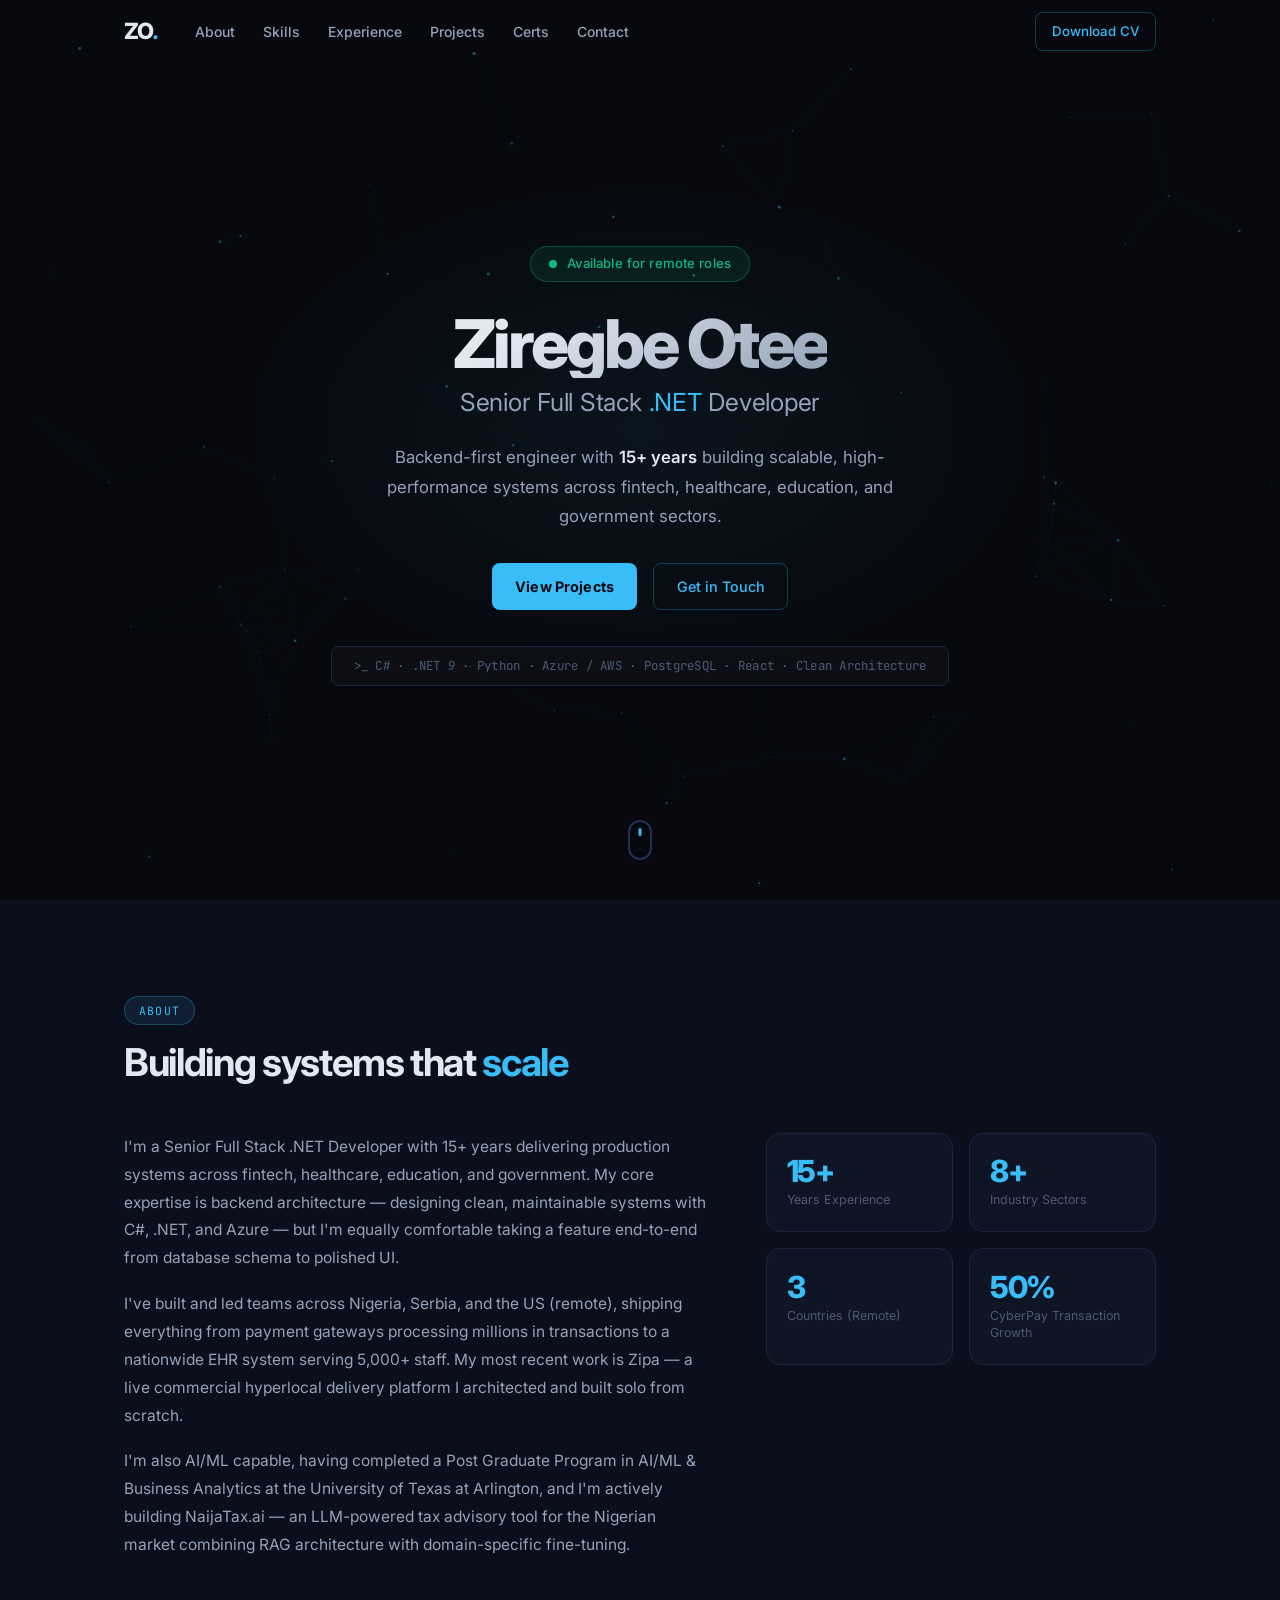
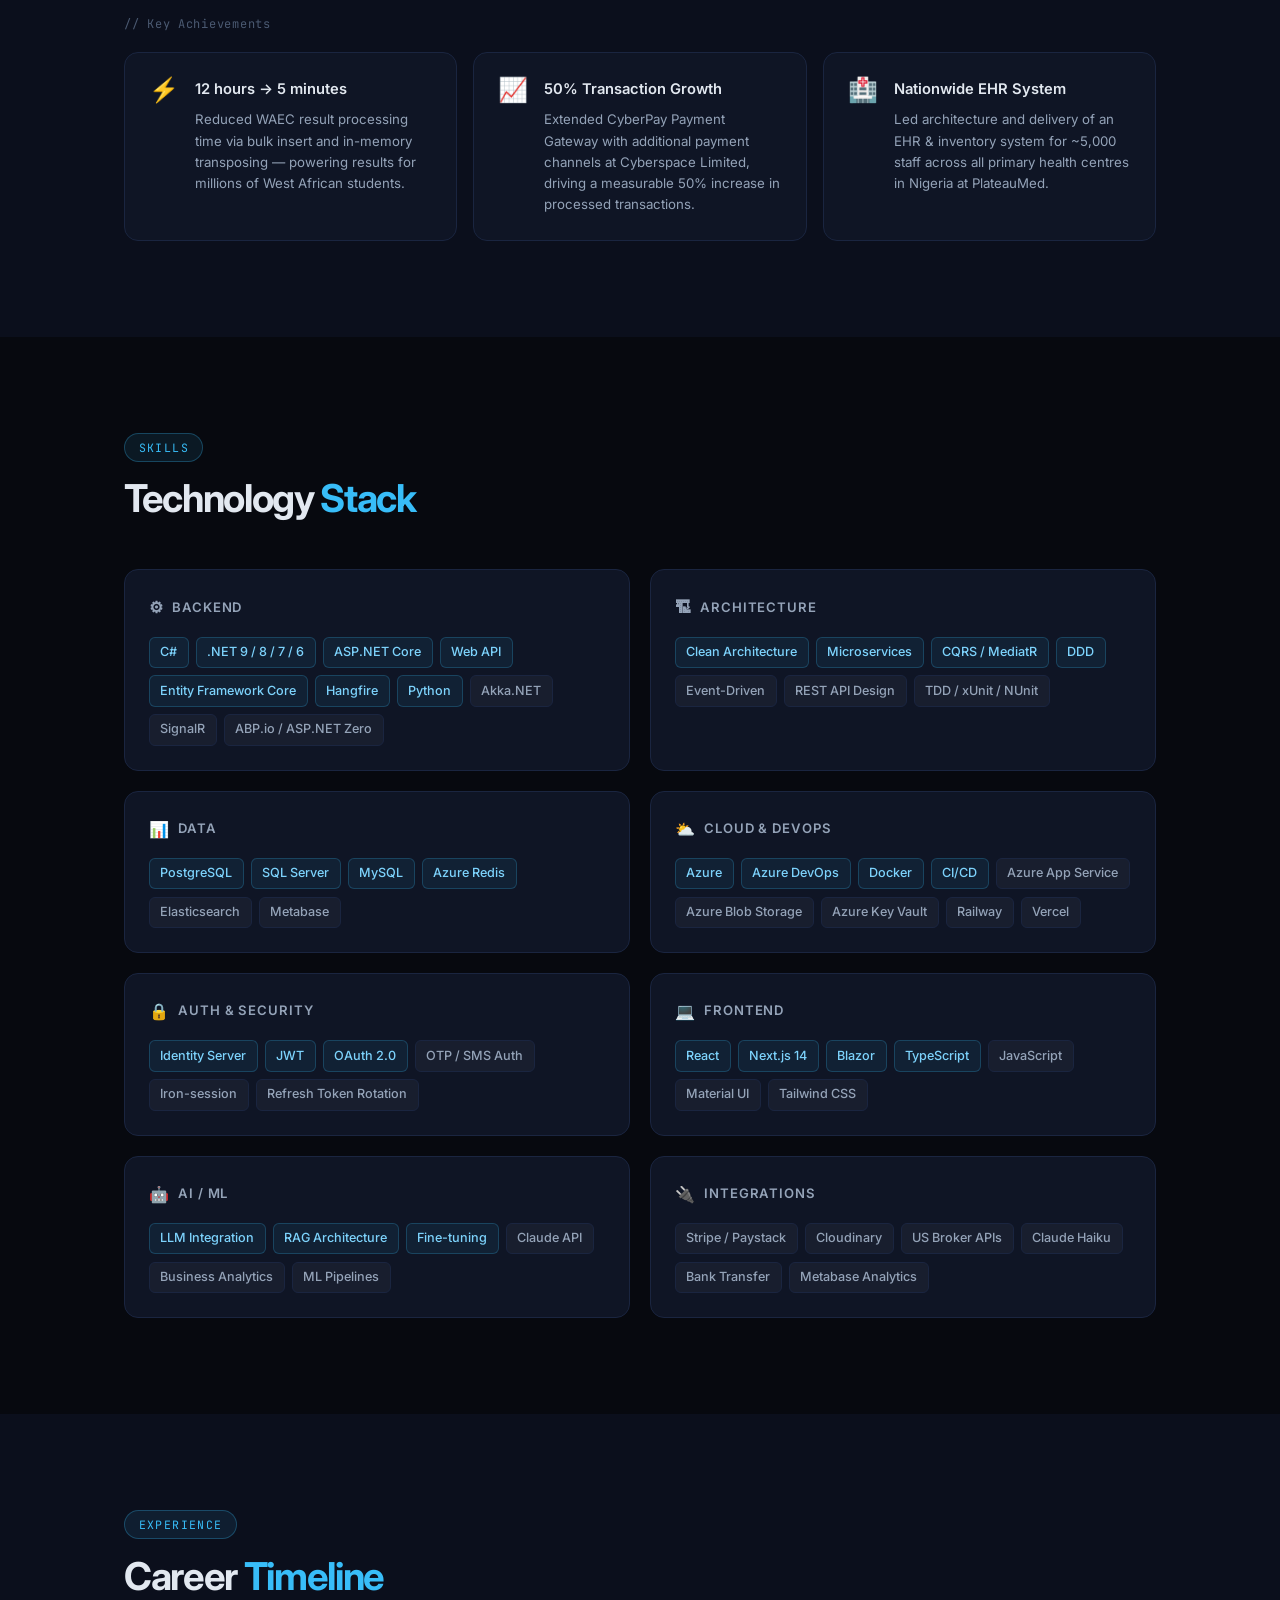
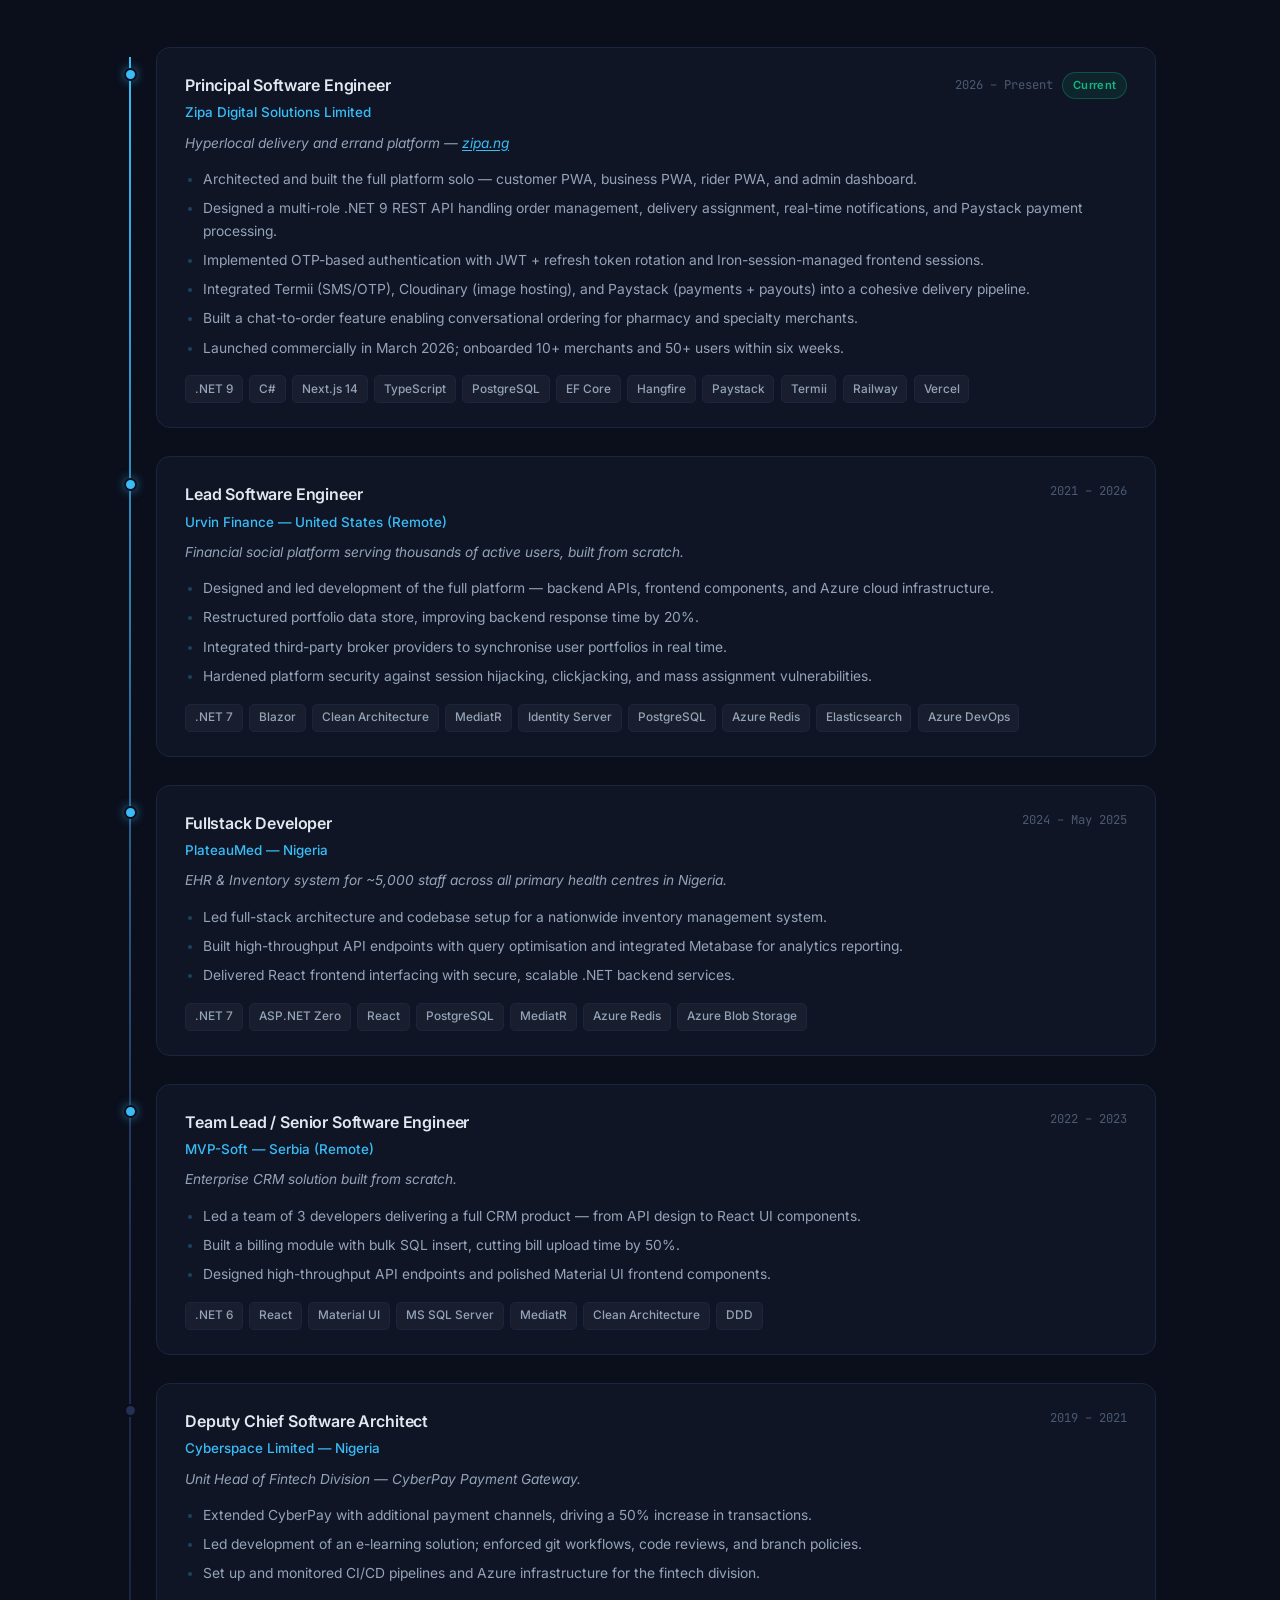
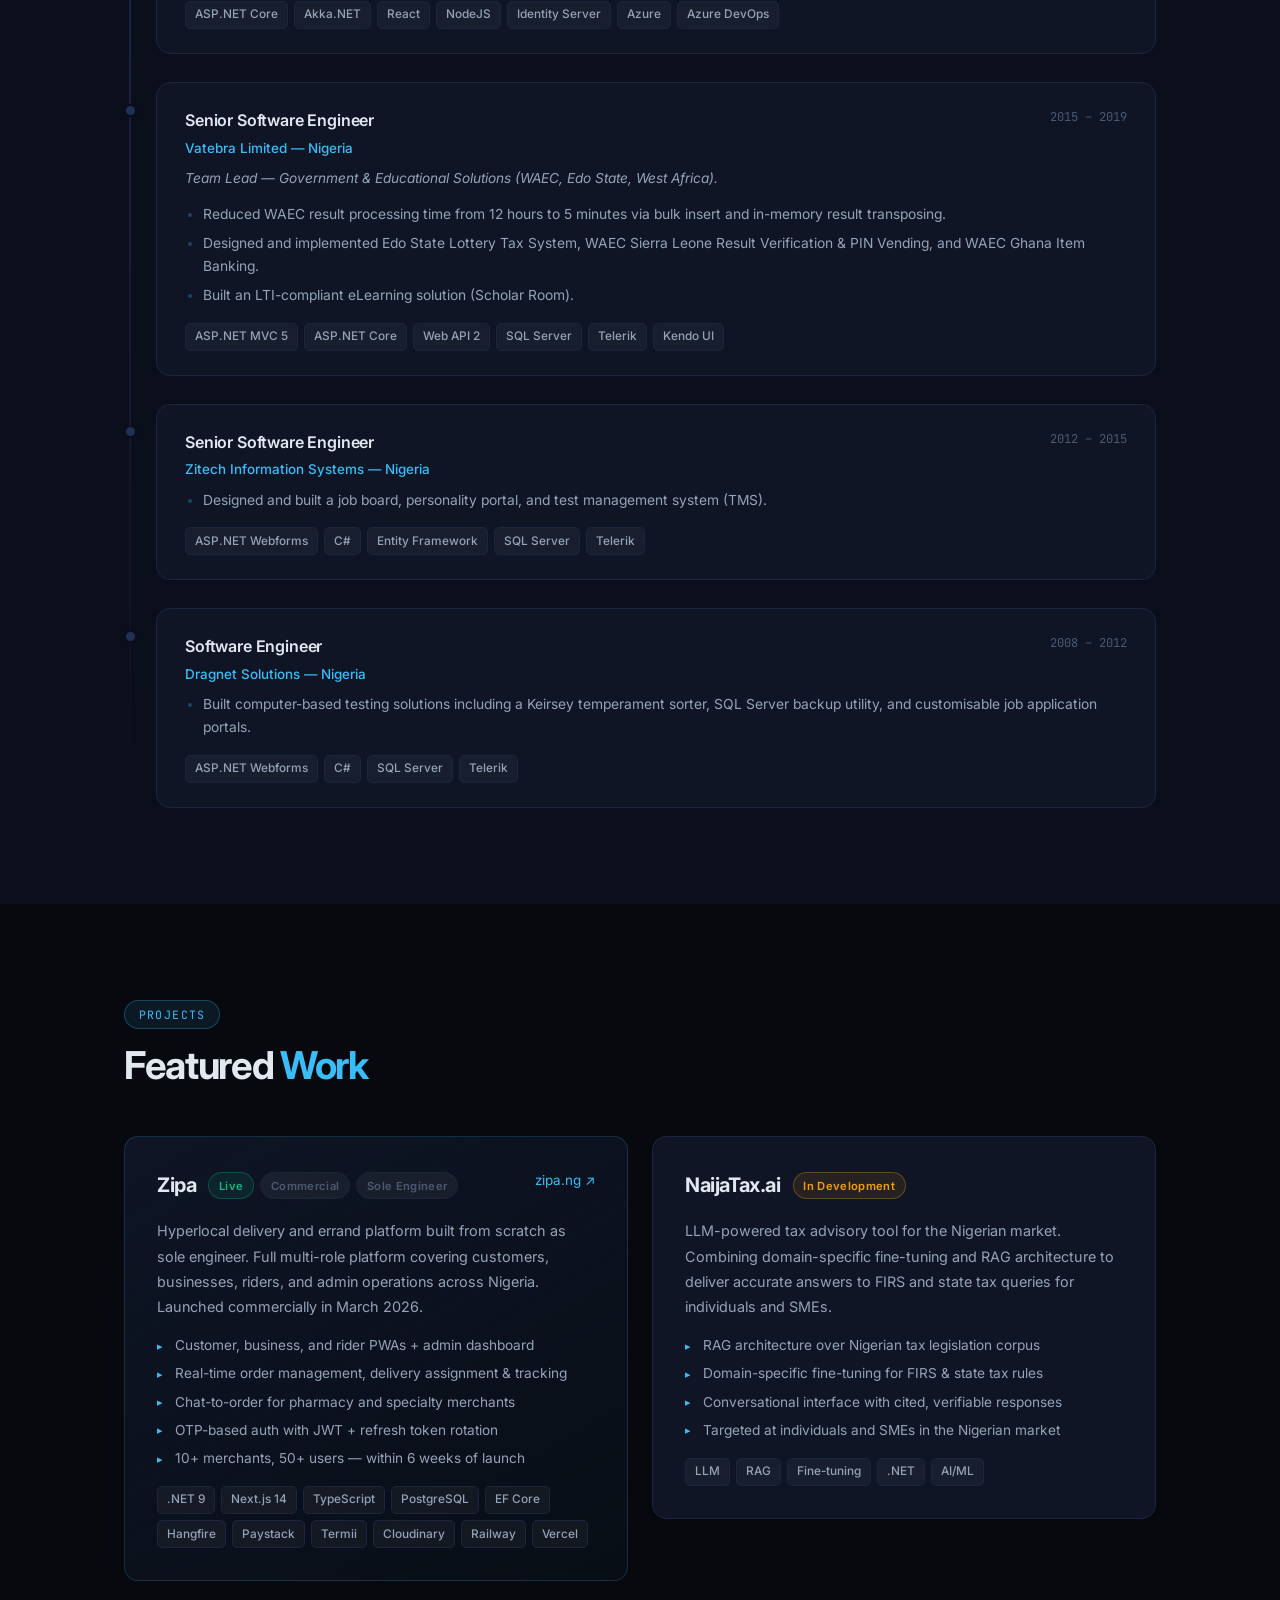
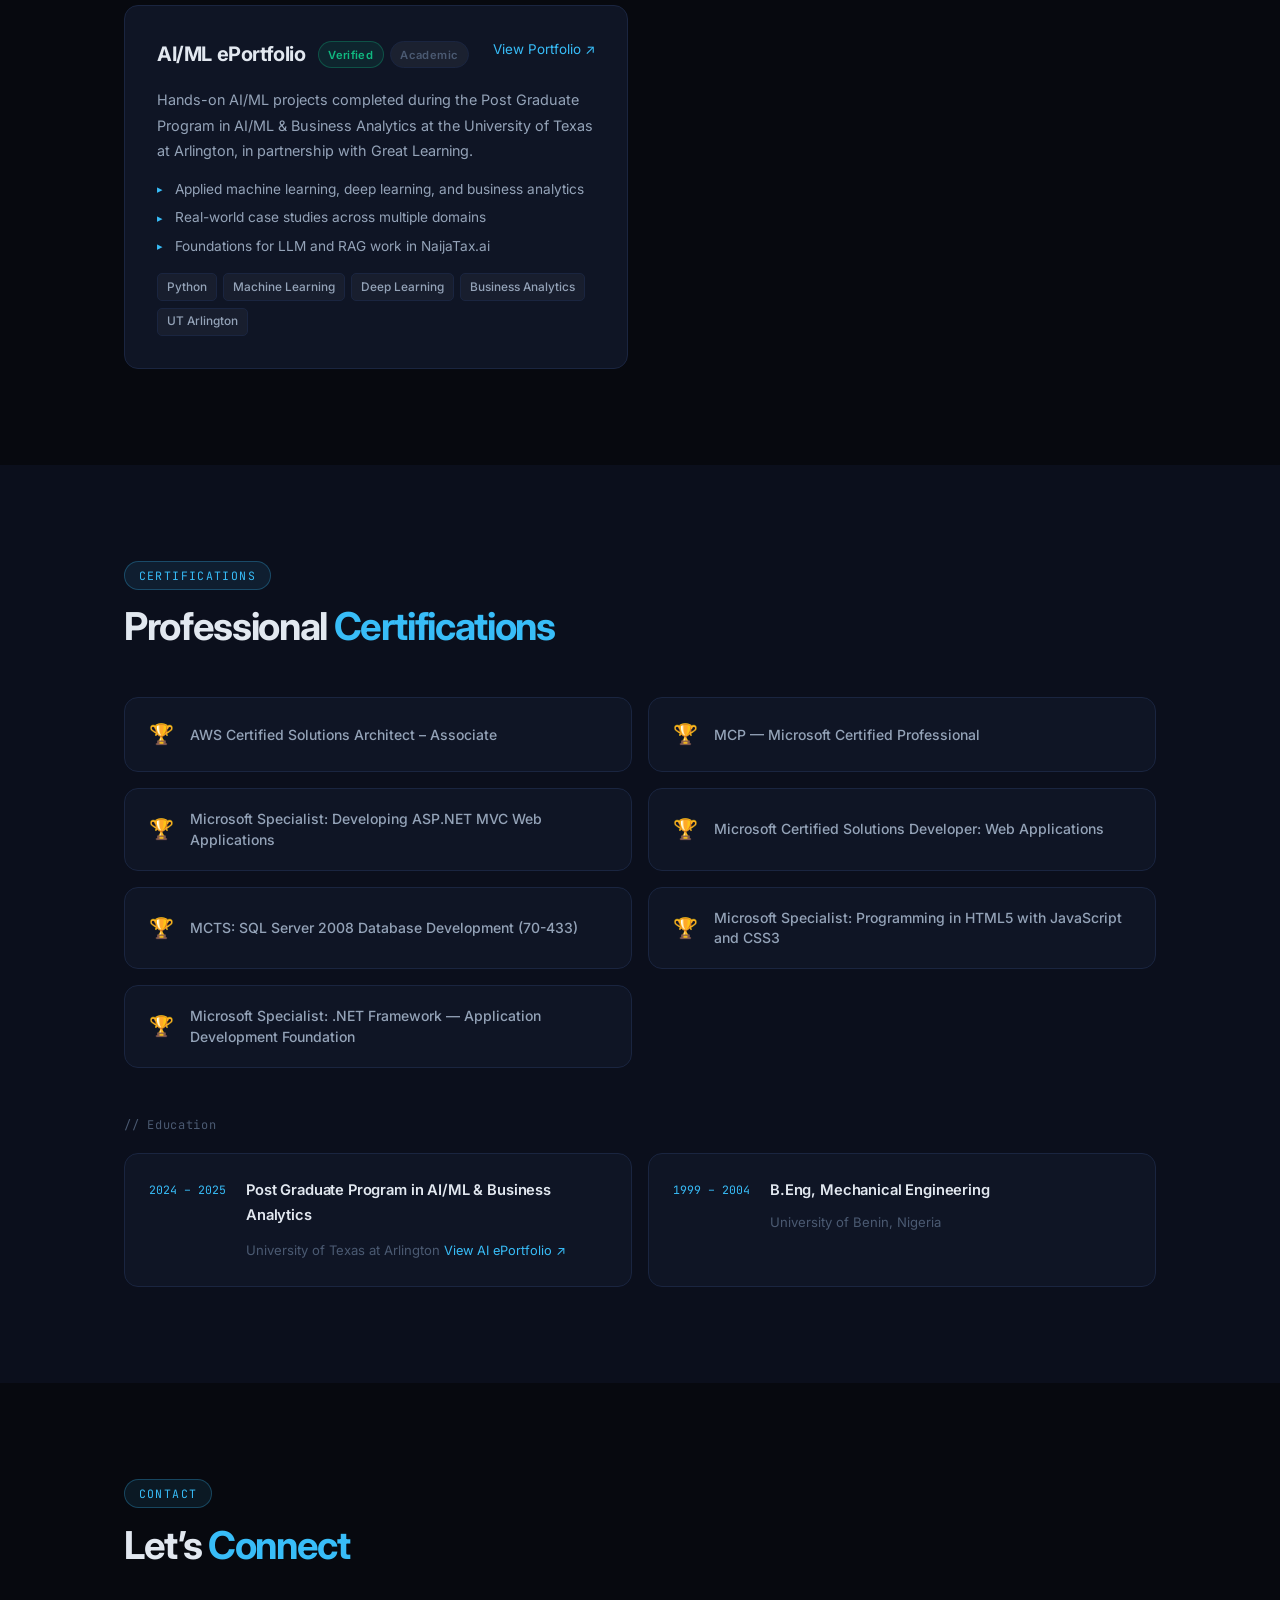
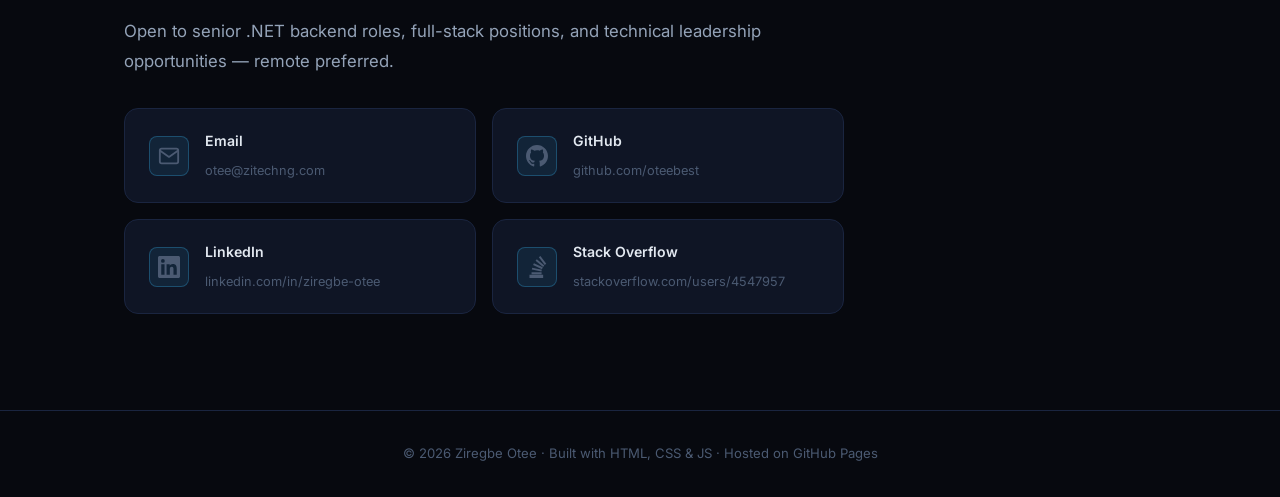
==== commit d311bdc5: "cv updated" ====
--- a/index.html
+++ b/index.html
@@ -160,6 +160,7 @@
             <span class="tag tag-primary">Python</span>
             <span class="tag">Akka.NET</span>
             <span class="tag">SignalR</span>
+            <span class="tag">ABP.io / ASP.NET Zero</span>
           </div>
         </div>
 
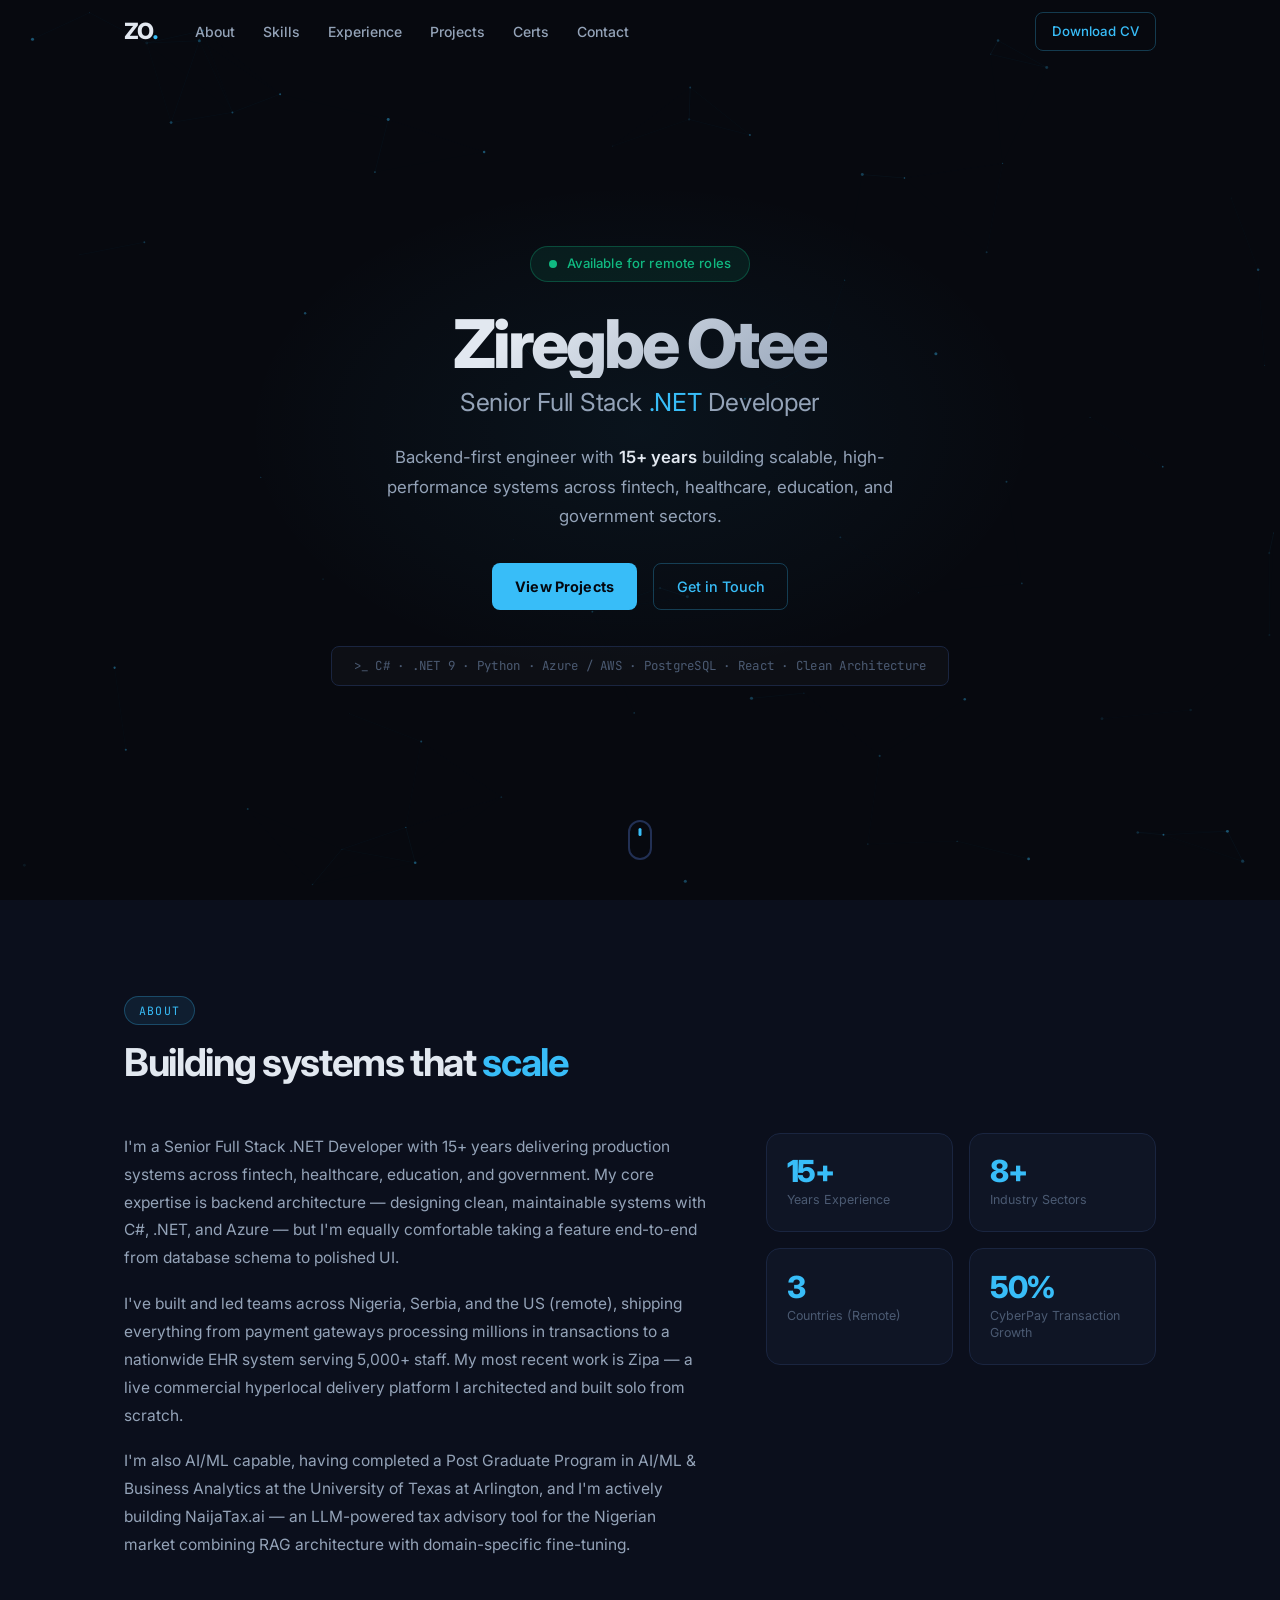
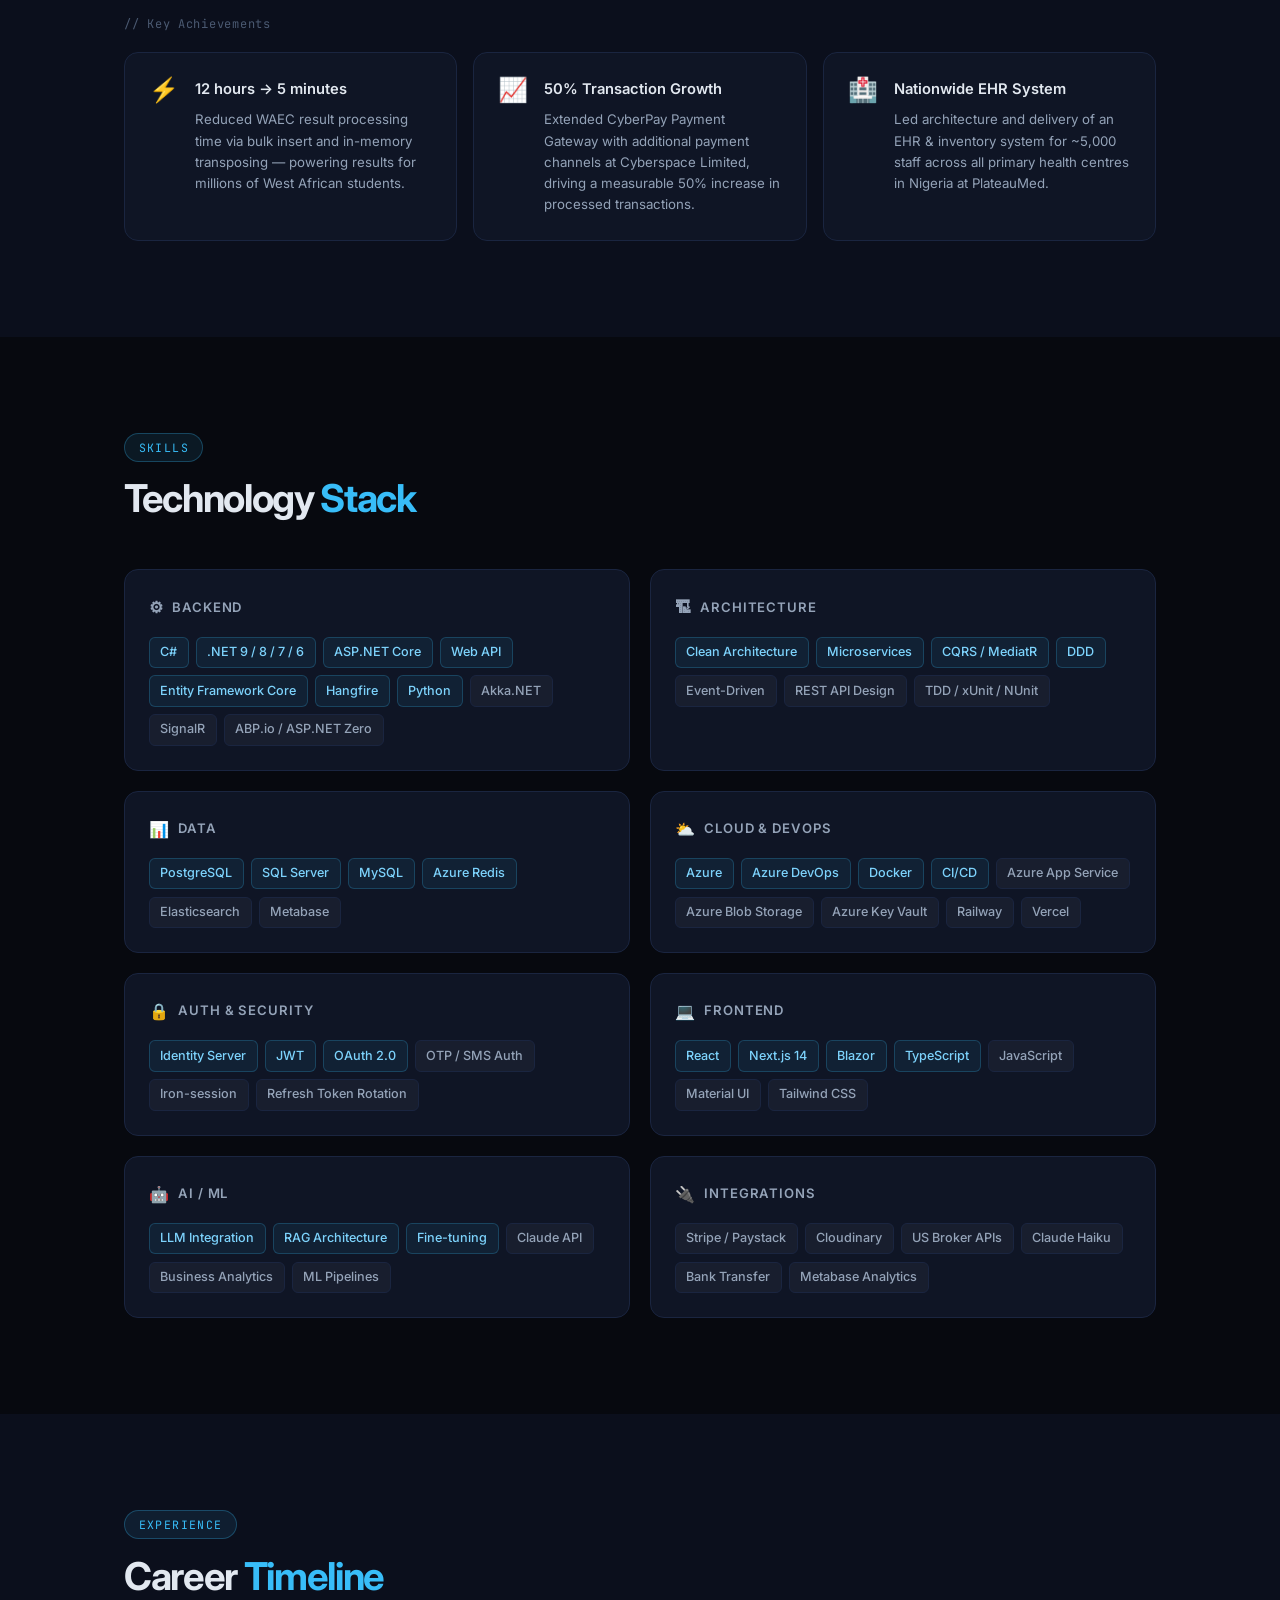
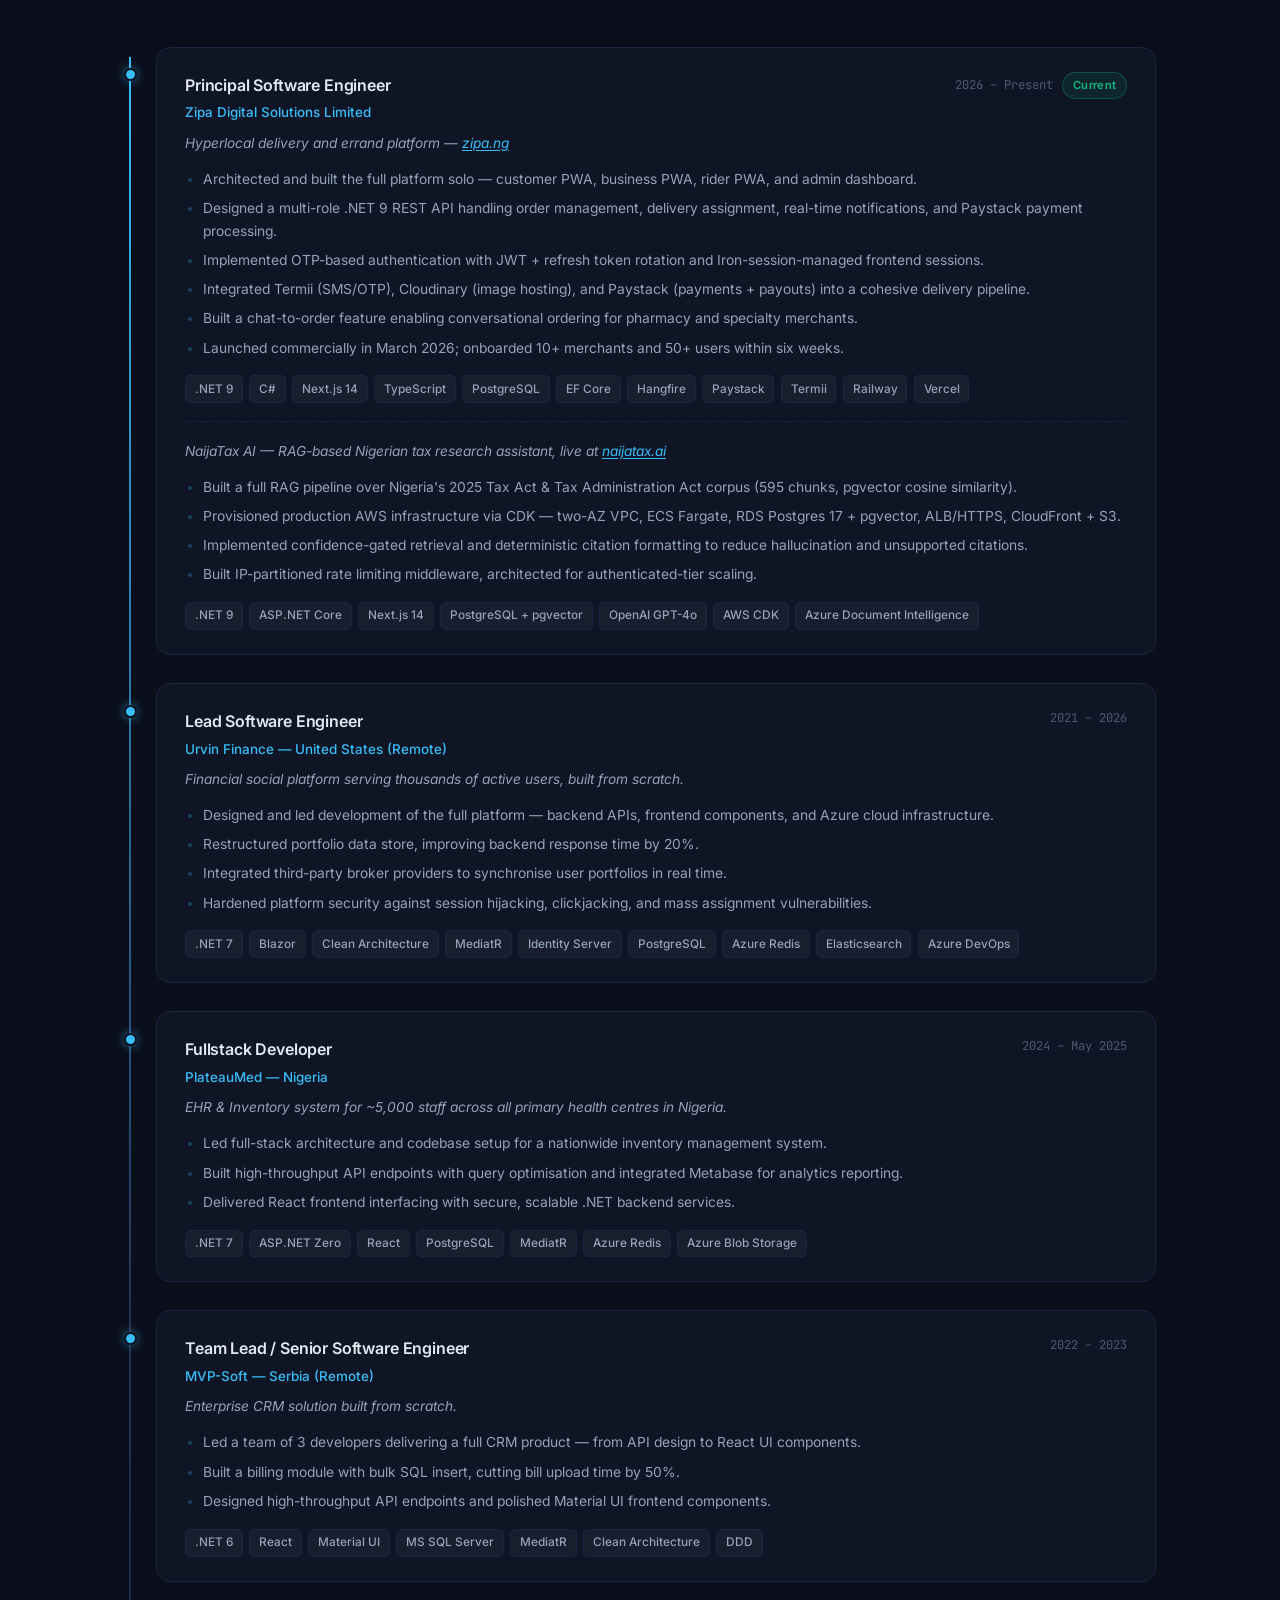
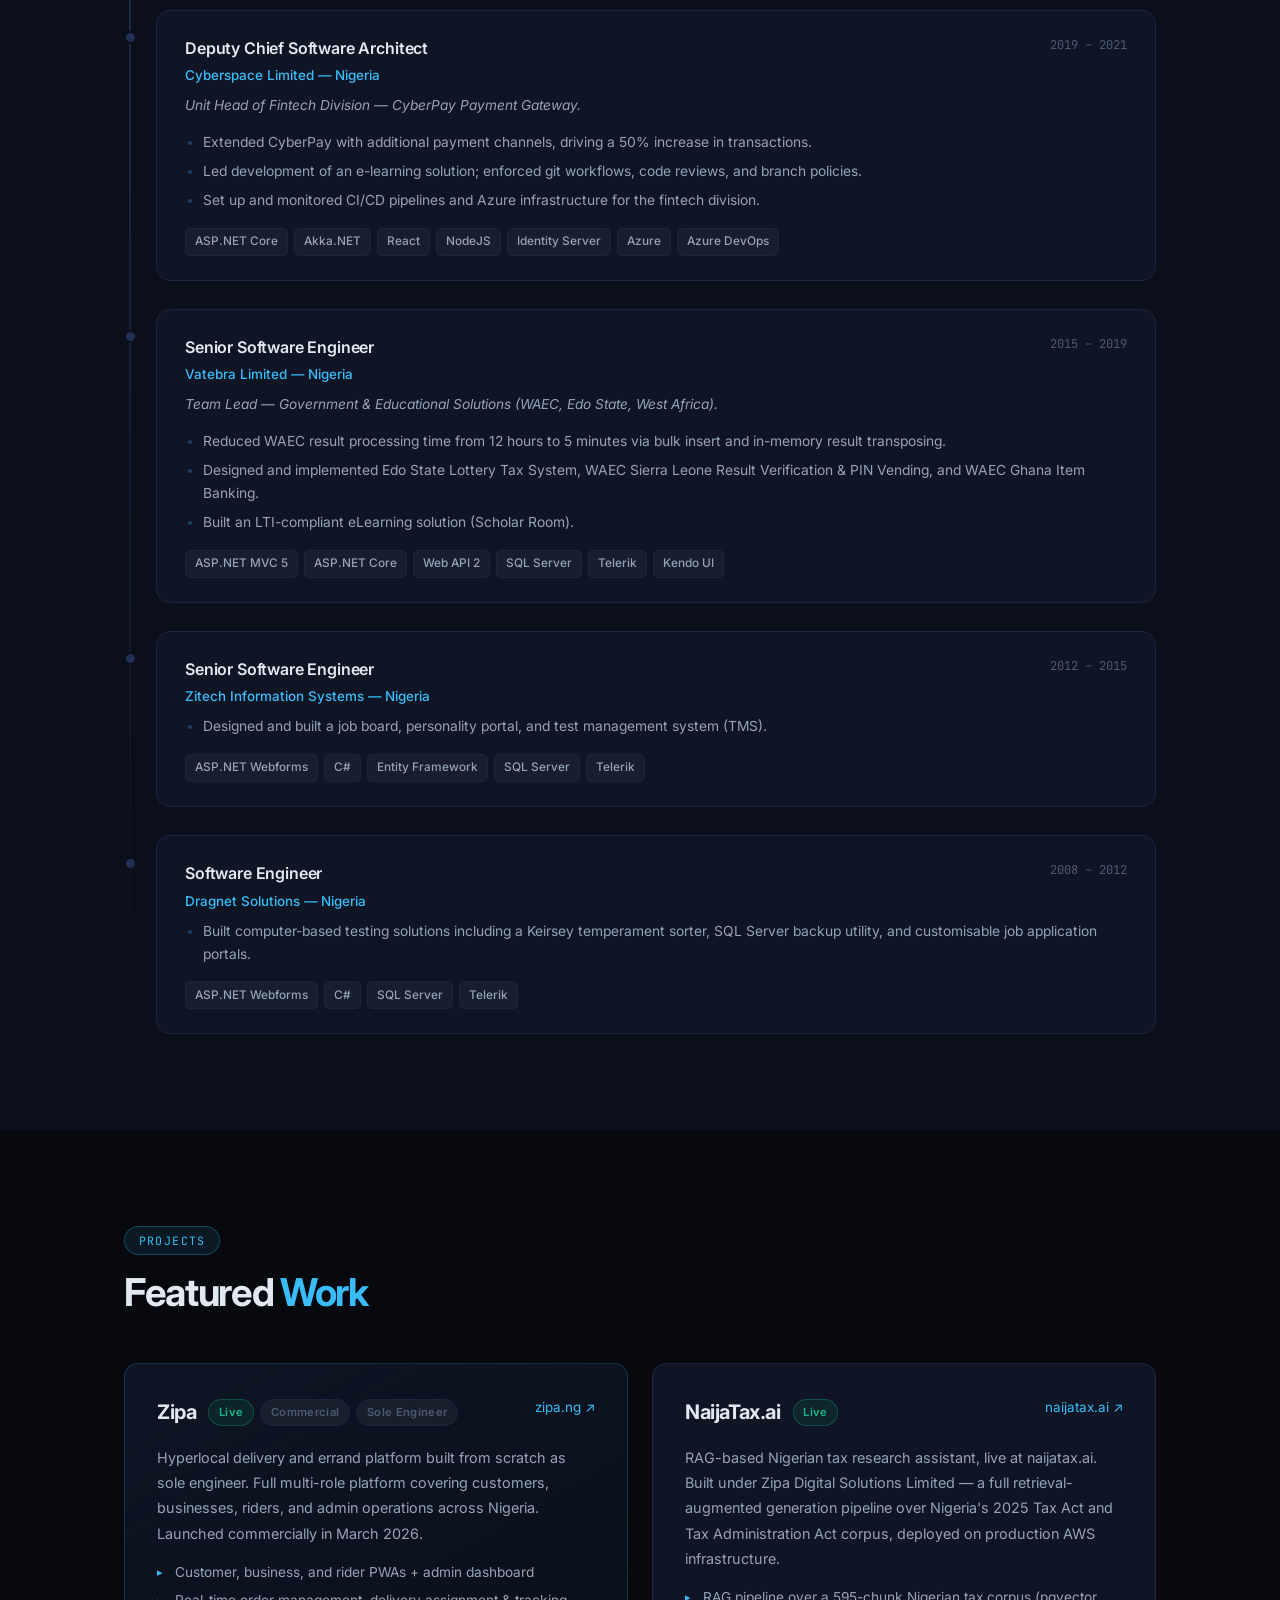
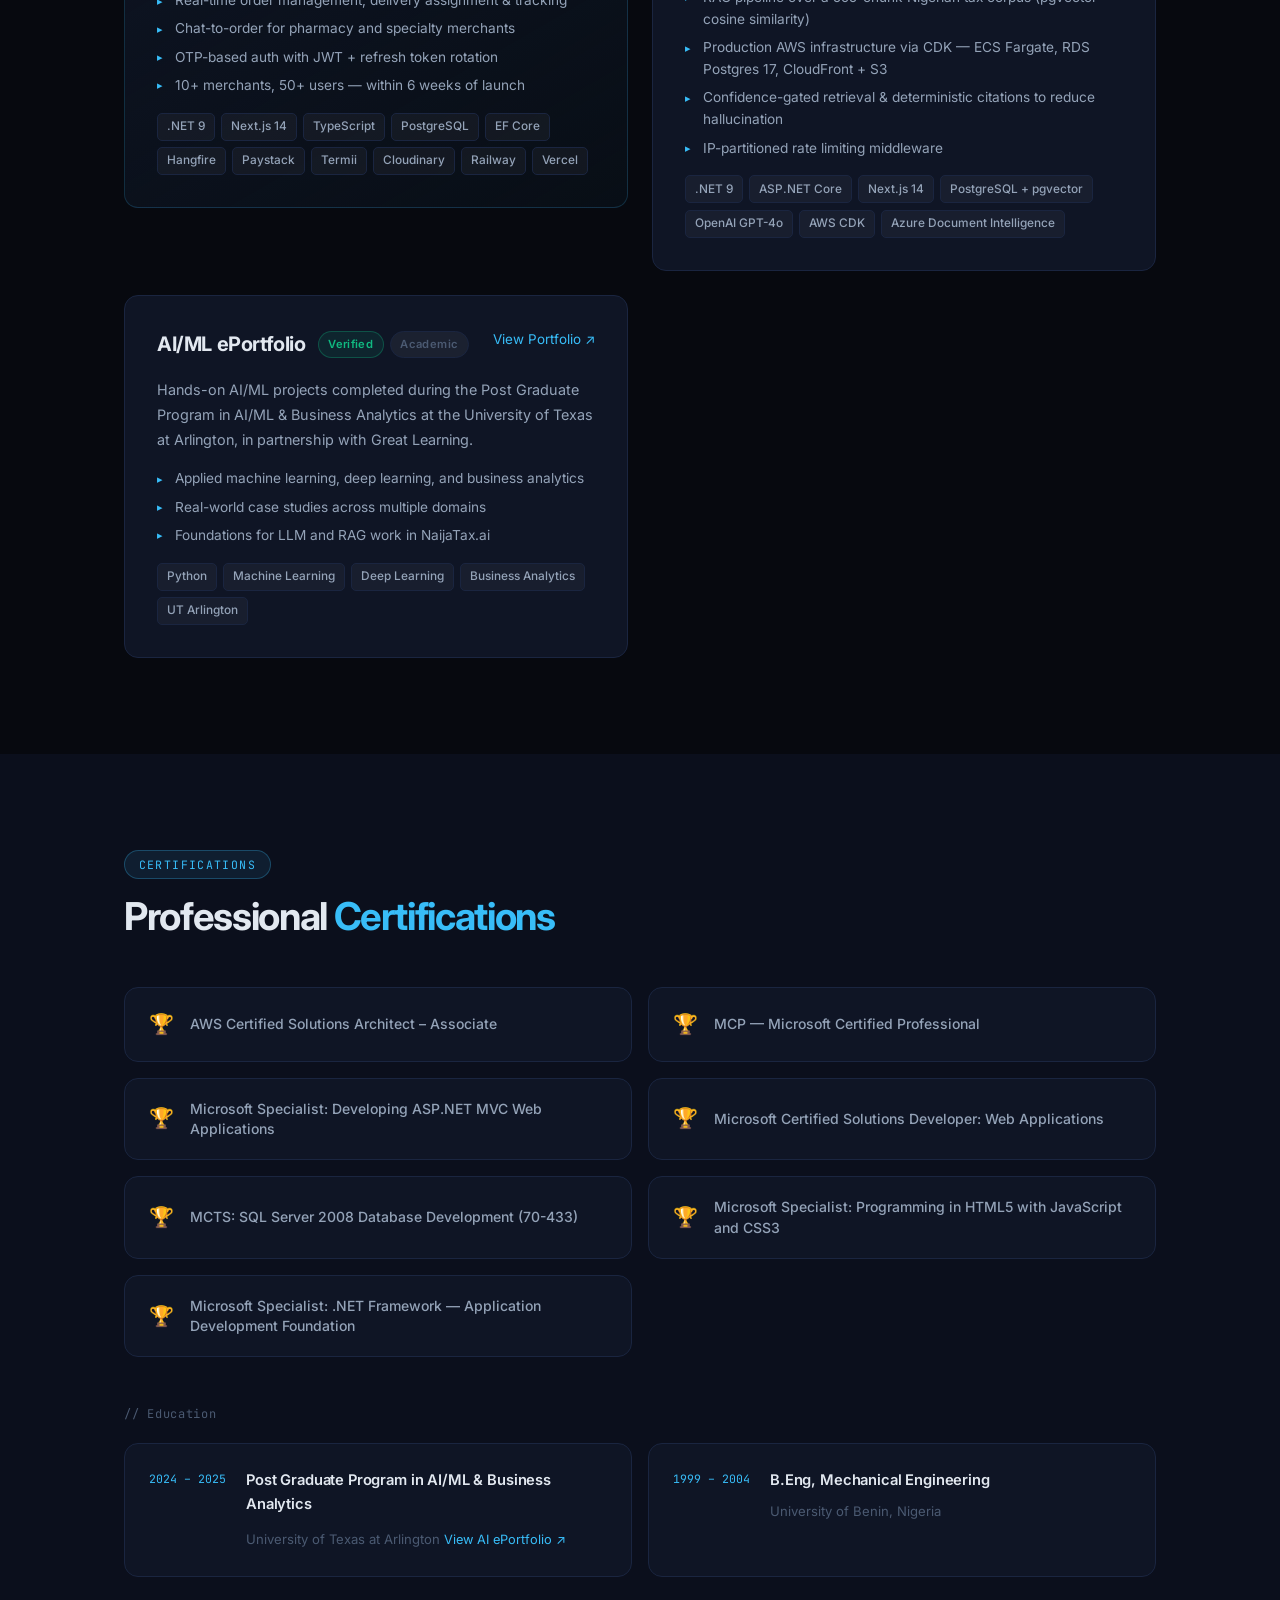
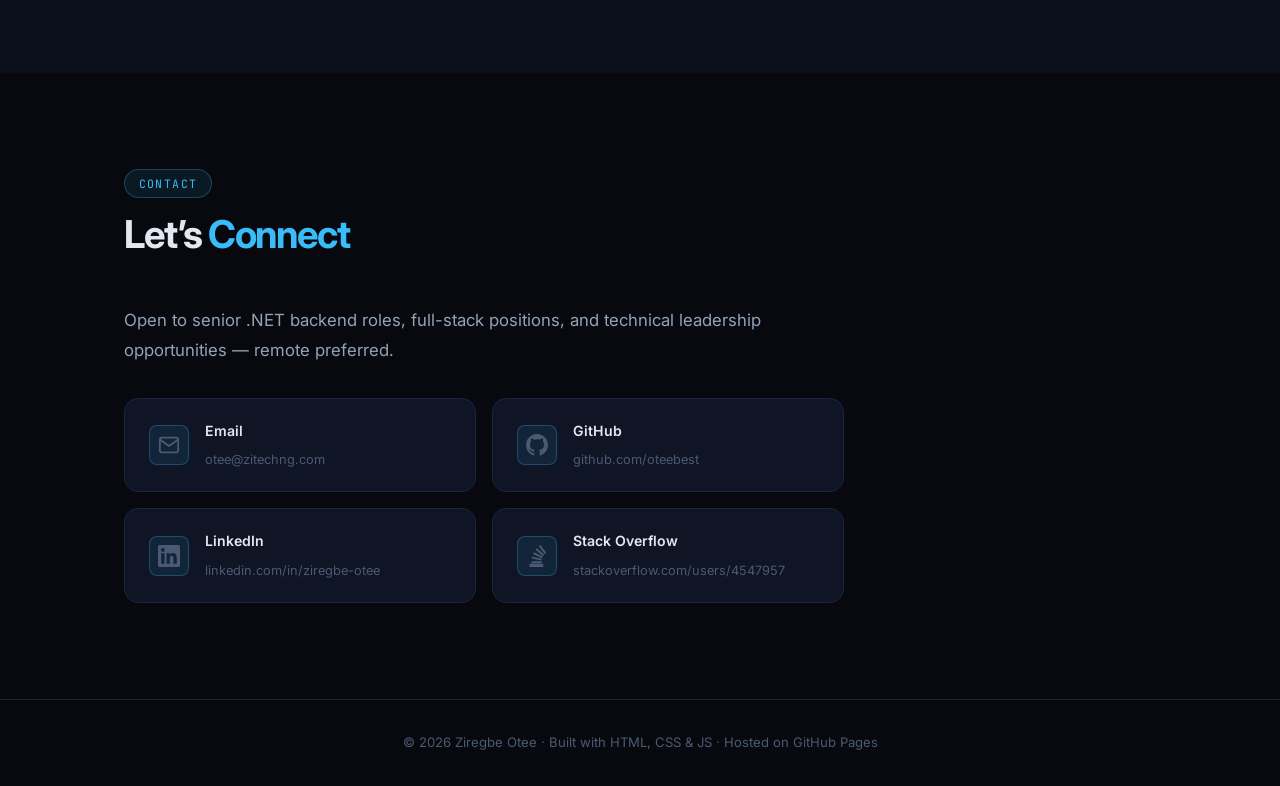
==== commit ef37a258: "updated with naijataxai" ====
--- a/index.html
+++ b/index.html
@@ -303,6 +303,27 @@
               <span class="tag tag-sm">Railway</span>
               <span class="tag tag-sm">Vercel</span>
             </div>
+            <div class="timeline-subproject">
+              <p class="timeline-context">
+                NaijaTax AI &mdash; RAG-based Nigerian tax research assistant, live at
+                <a href="https://naijatax.ai" target="_blank" rel="noopener noreferrer">naijatax.ai</a>
+              </p>
+              <ul class="timeline-bullets">
+                <li>Built a full RAG pipeline over Nigeria's 2025 Tax Act &amp; Tax Administration Act corpus (595 chunks, pgvector cosine similarity).</li>
+                <li>Provisioned production AWS infrastructure via CDK &mdash; two-AZ VPC, ECS Fargate, RDS Postgres 17 + pgvector, ALB/HTTPS, CloudFront + S3.</li>
+                <li>Implemented confidence-gated retrieval and deterministic citation formatting to reduce hallucination and unsupported citations.</li>
+                <li>Built IP-partitioned rate limiting middleware, architected for authenticated-tier scaling.</li>
+              </ul>
+              <div class="stack-tags">
+                <span class="tag tag-sm">.NET 9</span>
+                <span class="tag tag-sm">ASP.NET Core</span>
+                <span class="tag tag-sm">Next.js 14</span>
+                <span class="tag tag-sm">PostgreSQL + pgvector</span>
+                <span class="tag tag-sm">OpenAI GPT-4o</span>
+                <span class="tag tag-sm">AWS CDK</span>
+                <span class="tag tag-sm">Azure Document Intelligence</span>
+              </div>
+            </div>
           </div>
         </div>
 
@@ -564,25 +585,30 @@
             <div class="project-title-row">
               <h3>NaijaTax.ai</h3>
               <div class="project-badges">
-                <span class="badge badge-yellow">In Development</span>
-              </div>
-            </div>
+                <span class="badge badge-green">Live</span>
+              </div>
+            </div>
+            <a href="https://naijatax.ai" target="_blank" rel="noopener noreferrer" class="project-link">
+              naijatax.ai &#8599;
+            </a>
           </div>
           <p class="project-description">
-            LLM-powered tax advisory tool for the Nigerian market. Combining domain-specific fine-tuning and RAG architecture to deliver accurate answers to FIRS and state tax queries for individuals and SMEs.
+            RAG-based Nigerian tax research assistant, live at naijatax.ai. Built under Zipa Digital Solutions Limited &mdash; a full retrieval-augmented generation pipeline over Nigeria's 2025 Tax Act and Tax Administration Act corpus, deployed on production AWS infrastructure.
           </p>
           <ul class="project-highlights">
-            <li>RAG architecture over Nigerian tax legislation corpus</li>
-            <li>Domain-specific fine-tuning for FIRS &amp; state tax rules</li>
-            <li>Conversational interface with cited, verifiable responses</li>
-            <li>Targeted at individuals and SMEs in the Nigerian market</li>
+            <li>RAG pipeline over a 595-chunk Nigerian tax corpus (pgvector cosine similarity)</li>
+            <li>Production AWS infrastructure via CDK &mdash; ECS Fargate, RDS Postgres 17, CloudFront + S3</li>
+            <li>Confidence-gated retrieval &amp; deterministic citations to reduce hallucination</li>
+            <li>IP-partitioned rate limiting middleware</li>
           </ul>
           <div class="stack-tags">
-            <span class="tag tag-sm">LLM</span>
-            <span class="tag tag-sm">RAG</span>
-            <span class="tag tag-sm">Fine-tuning</span>
-            <span class="tag tag-sm">.NET</span>
-            <span class="tag tag-sm">AI/ML</span>
+            <span class="tag tag-sm">.NET 9</span>
+            <span class="tag tag-sm">ASP.NET Core</span>
+            <span class="tag tag-sm">Next.js 14</span>
+            <span class="tag tag-sm">PostgreSQL + pgvector</span>
+            <span class="tag tag-sm">OpenAI GPT-4o</span>
+            <span class="tag tag-sm">AWS CDK</span>
+            <span class="tag tag-sm">Azure Document Intelligence</span>
           </div>
         </div>
 
--- a/style.css
+++ b/style.css
@@ -674,6 +674,12 @@
 
 .stack-tags { display: flex; flex-wrap: wrap; gap: 0.4rem; }
 
+.timeline-subproject {
+  margin-top: 1.1rem;
+  padding-top: 1.1rem;
+  border-top: 1px dashed var(--border);
+}
+
 /* ===== BADGES ===== */
 .badge {
   display: inline-flex;
